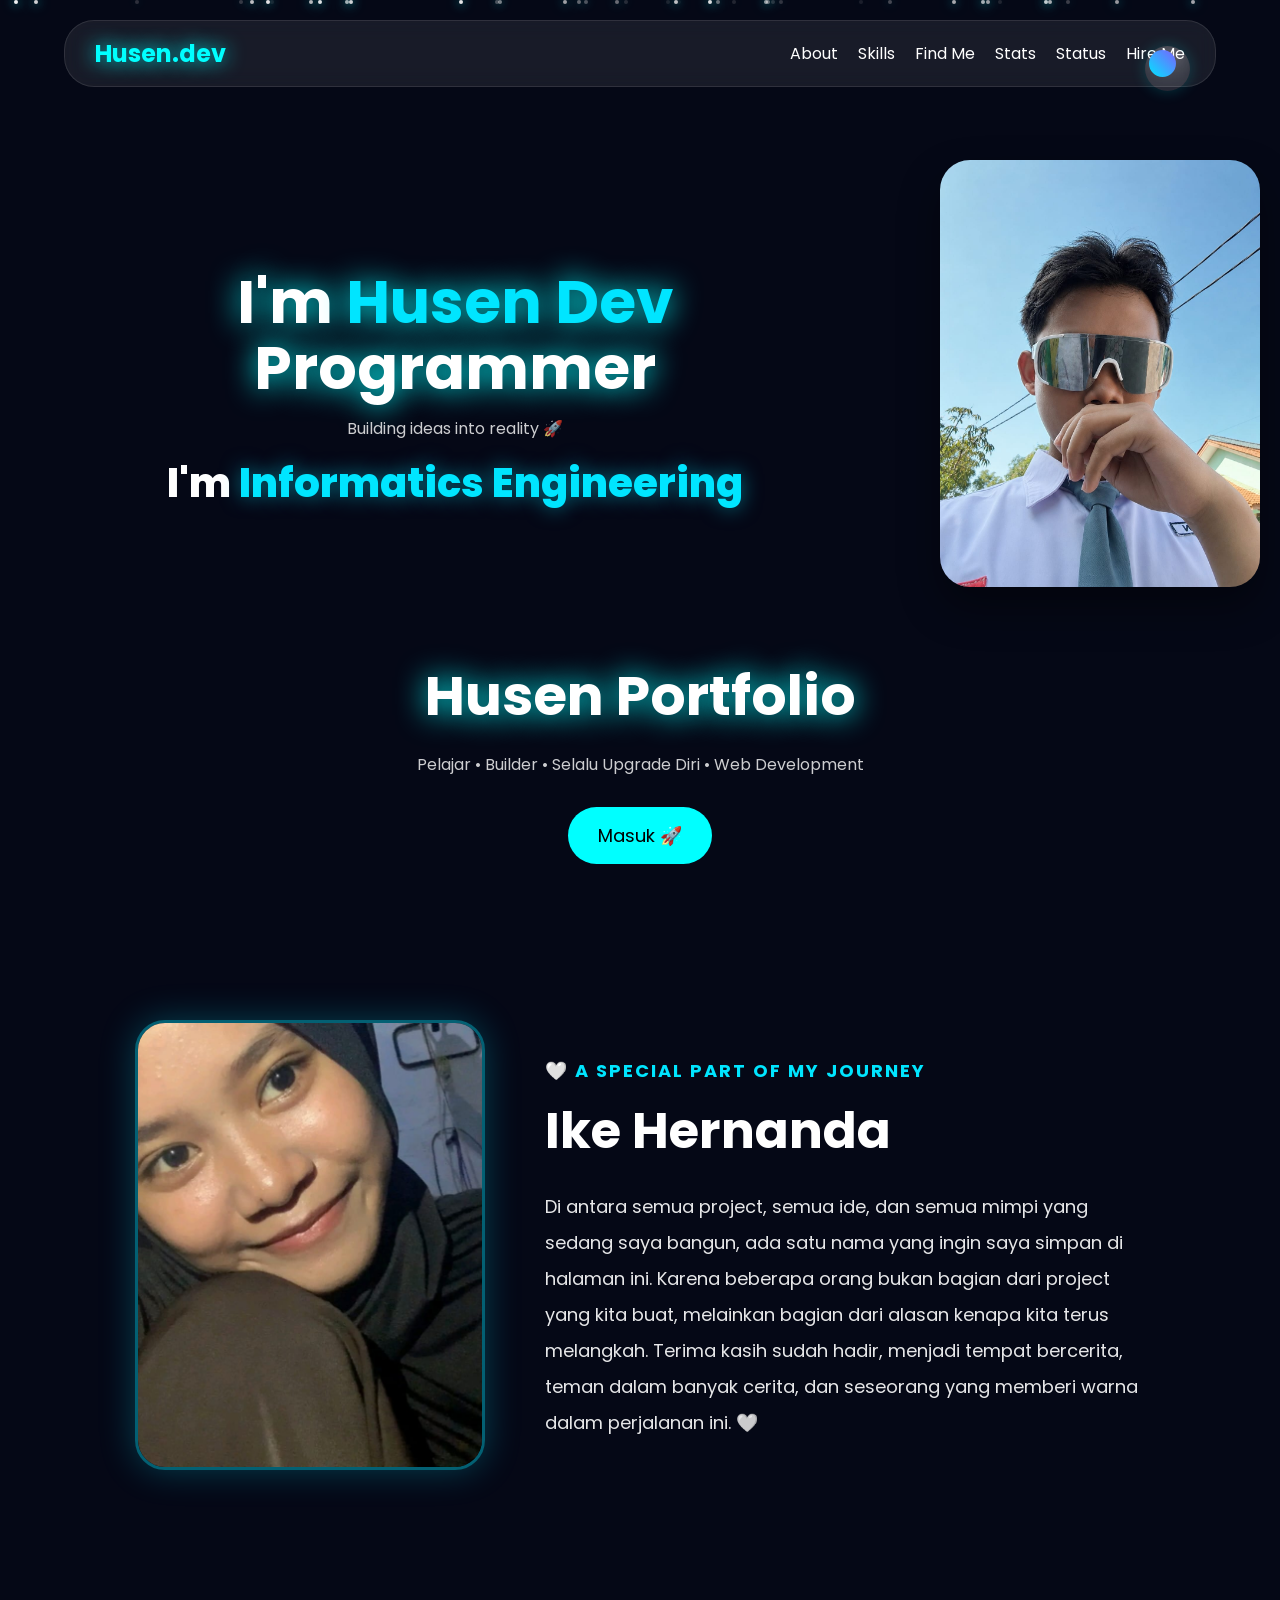
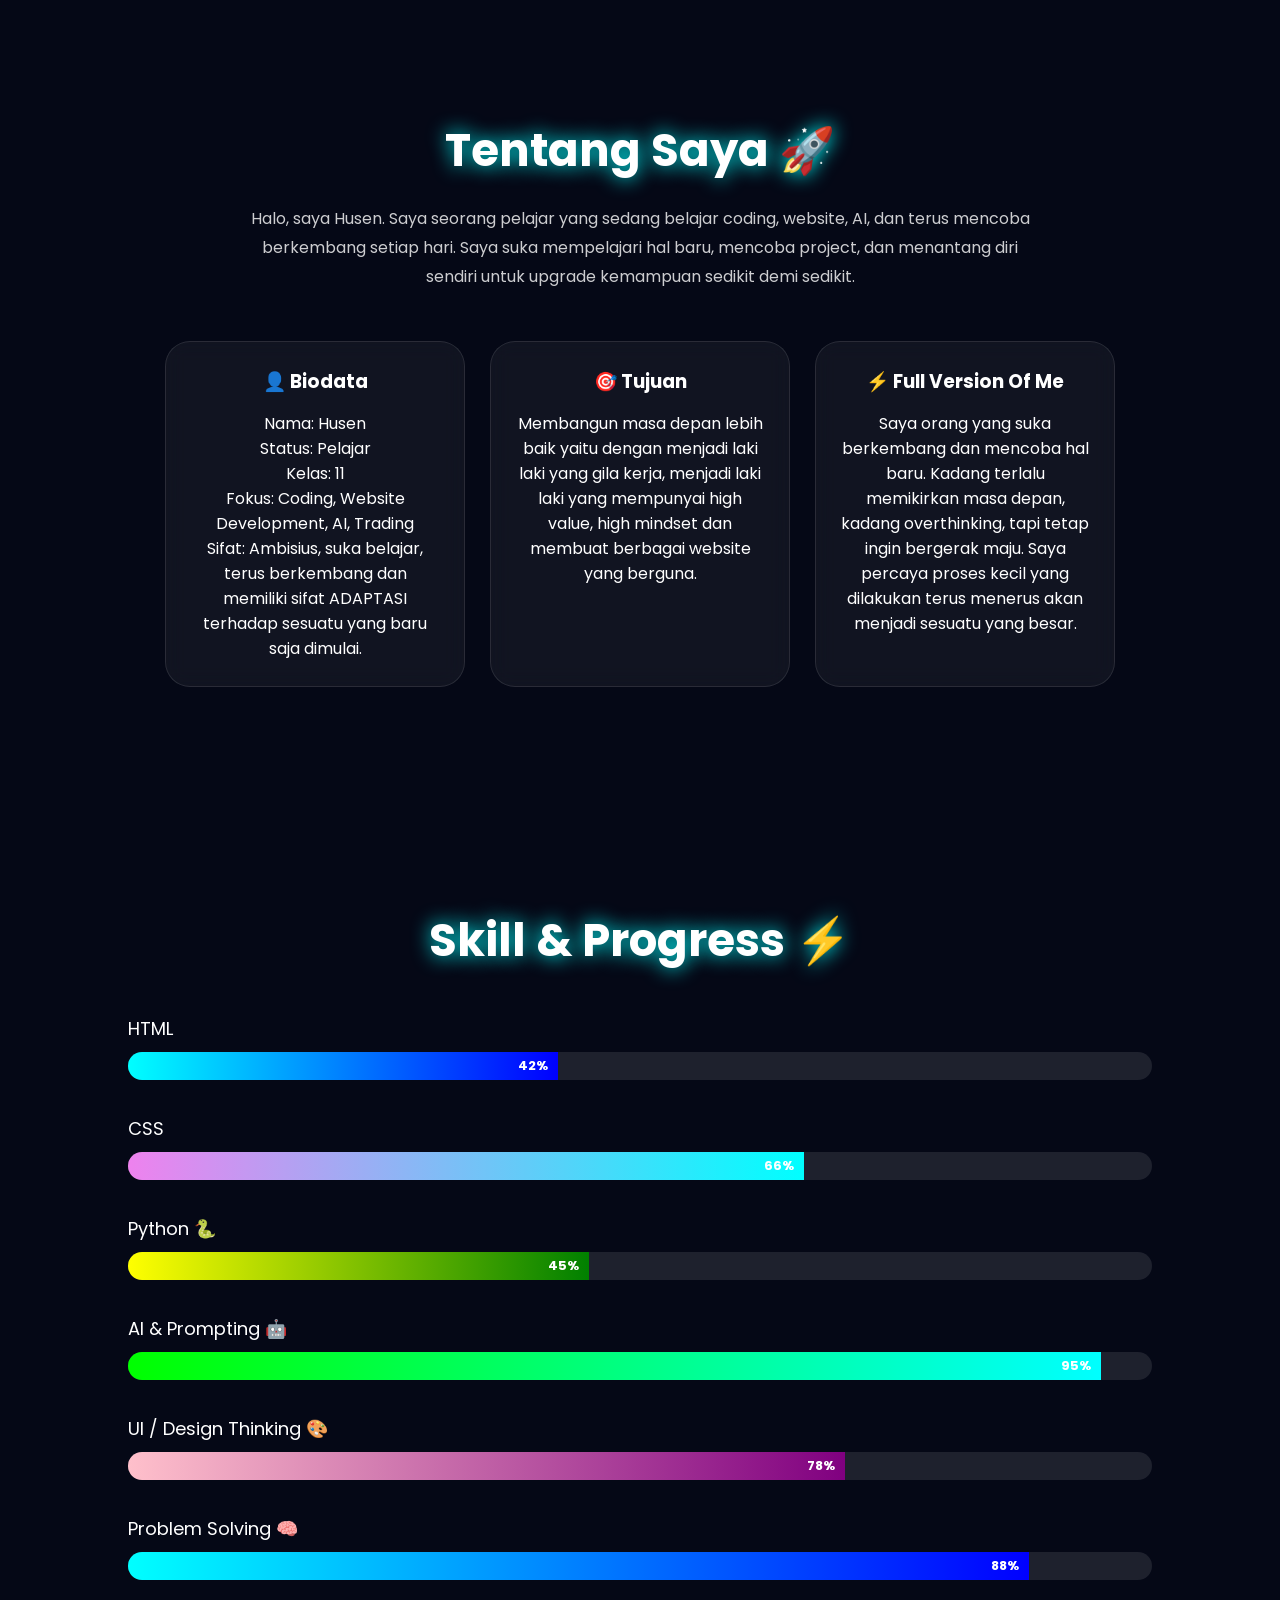
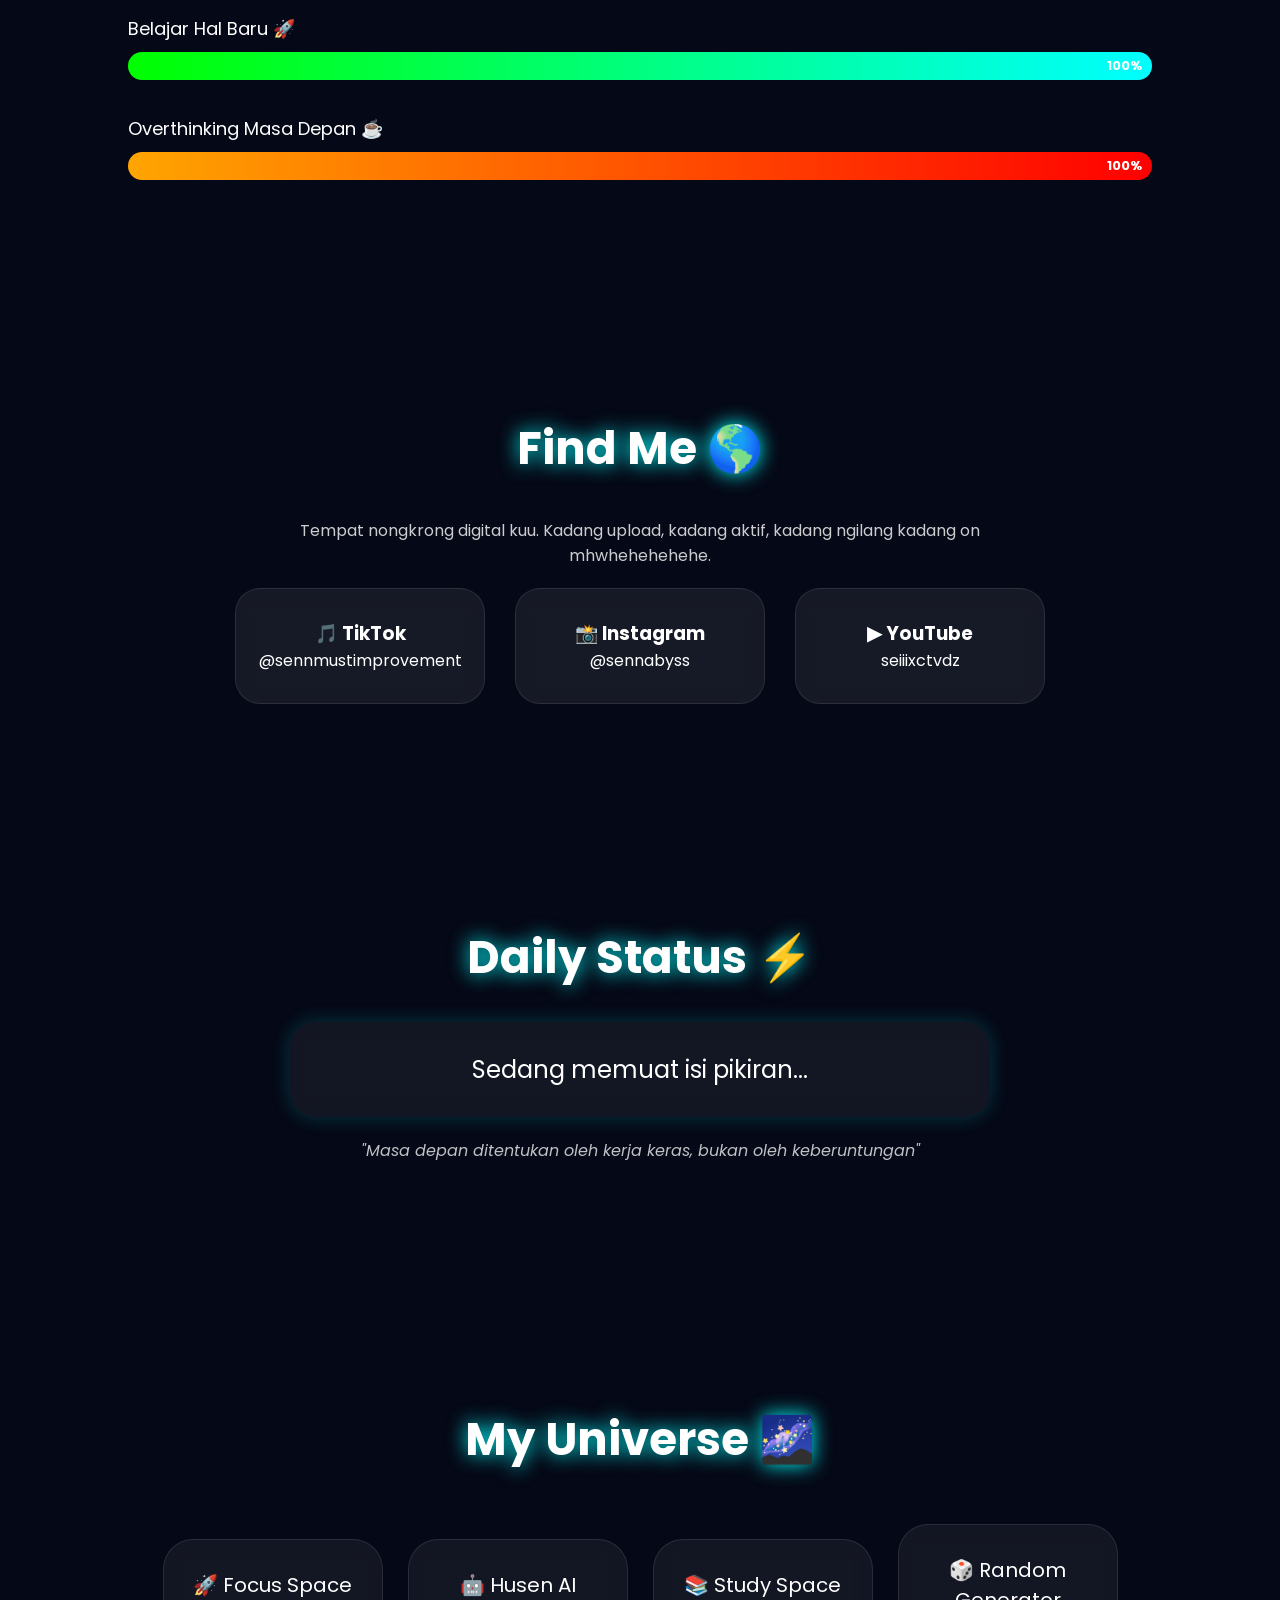
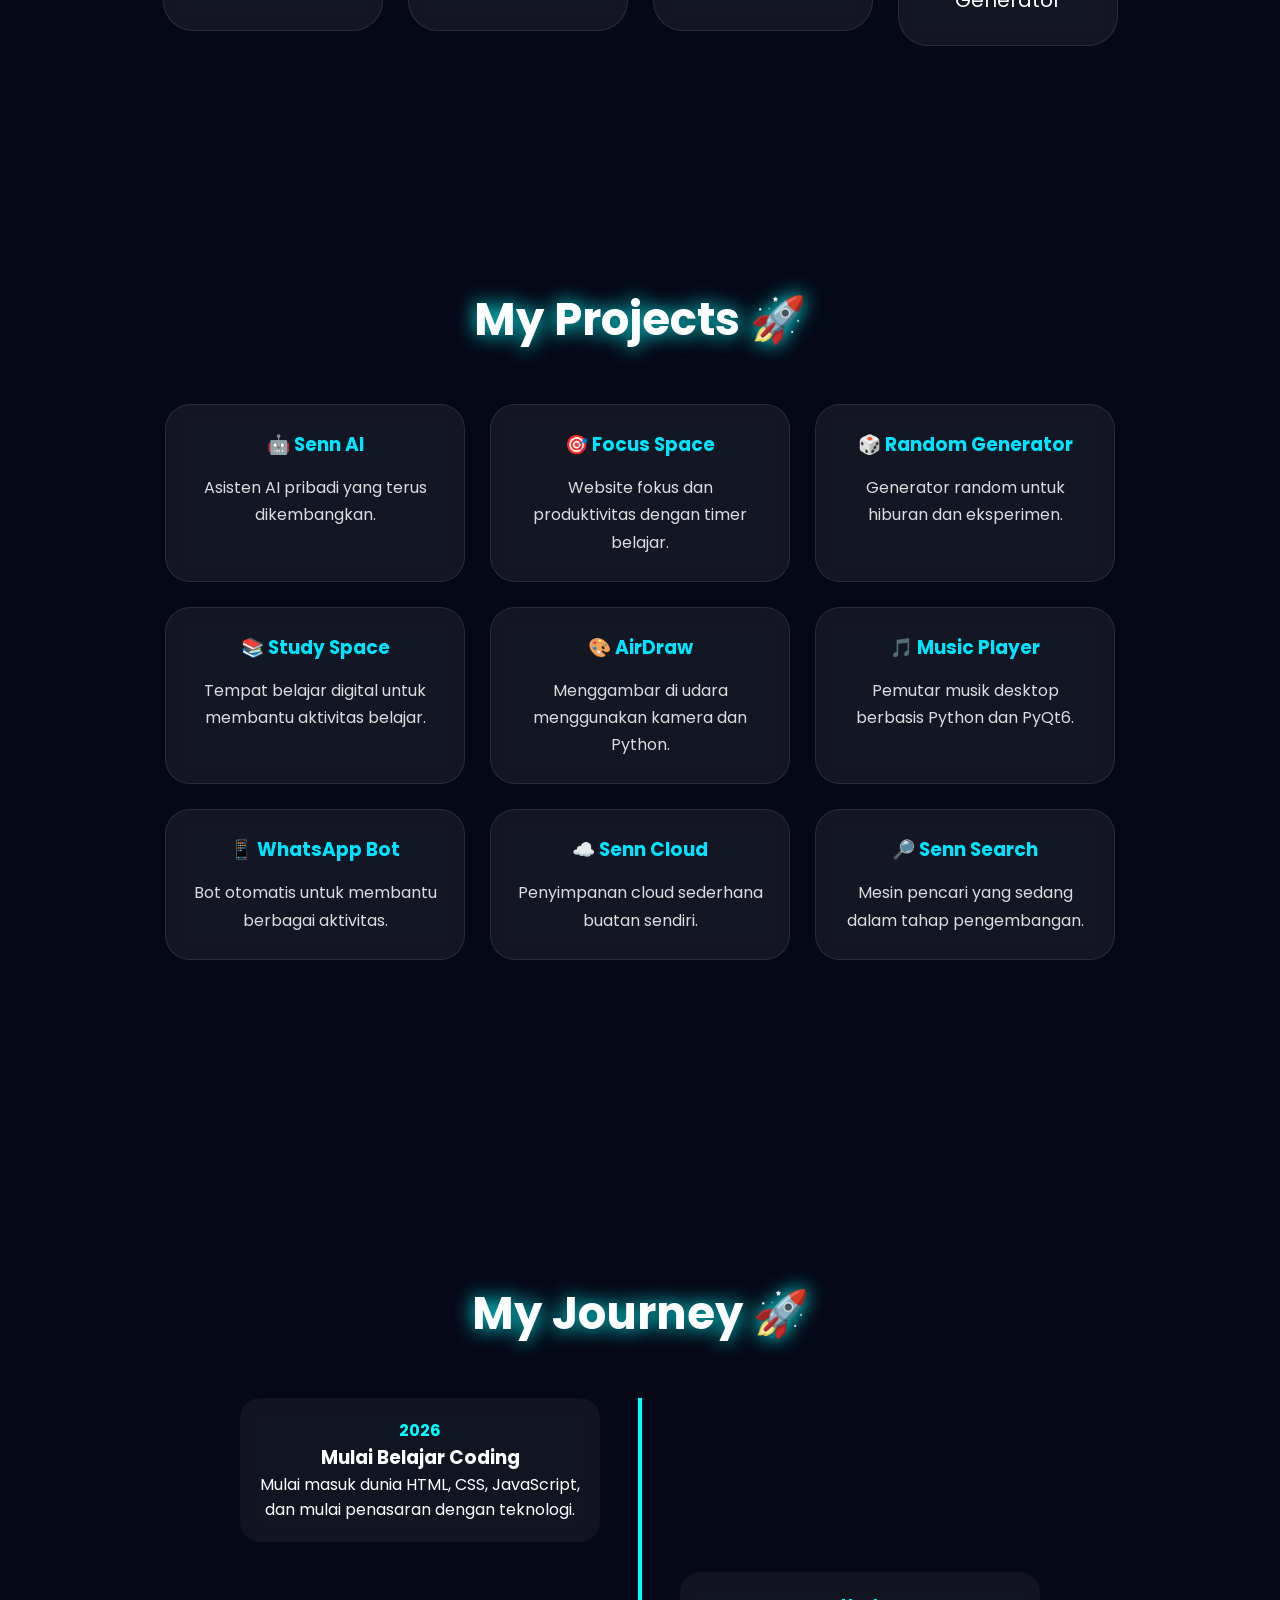
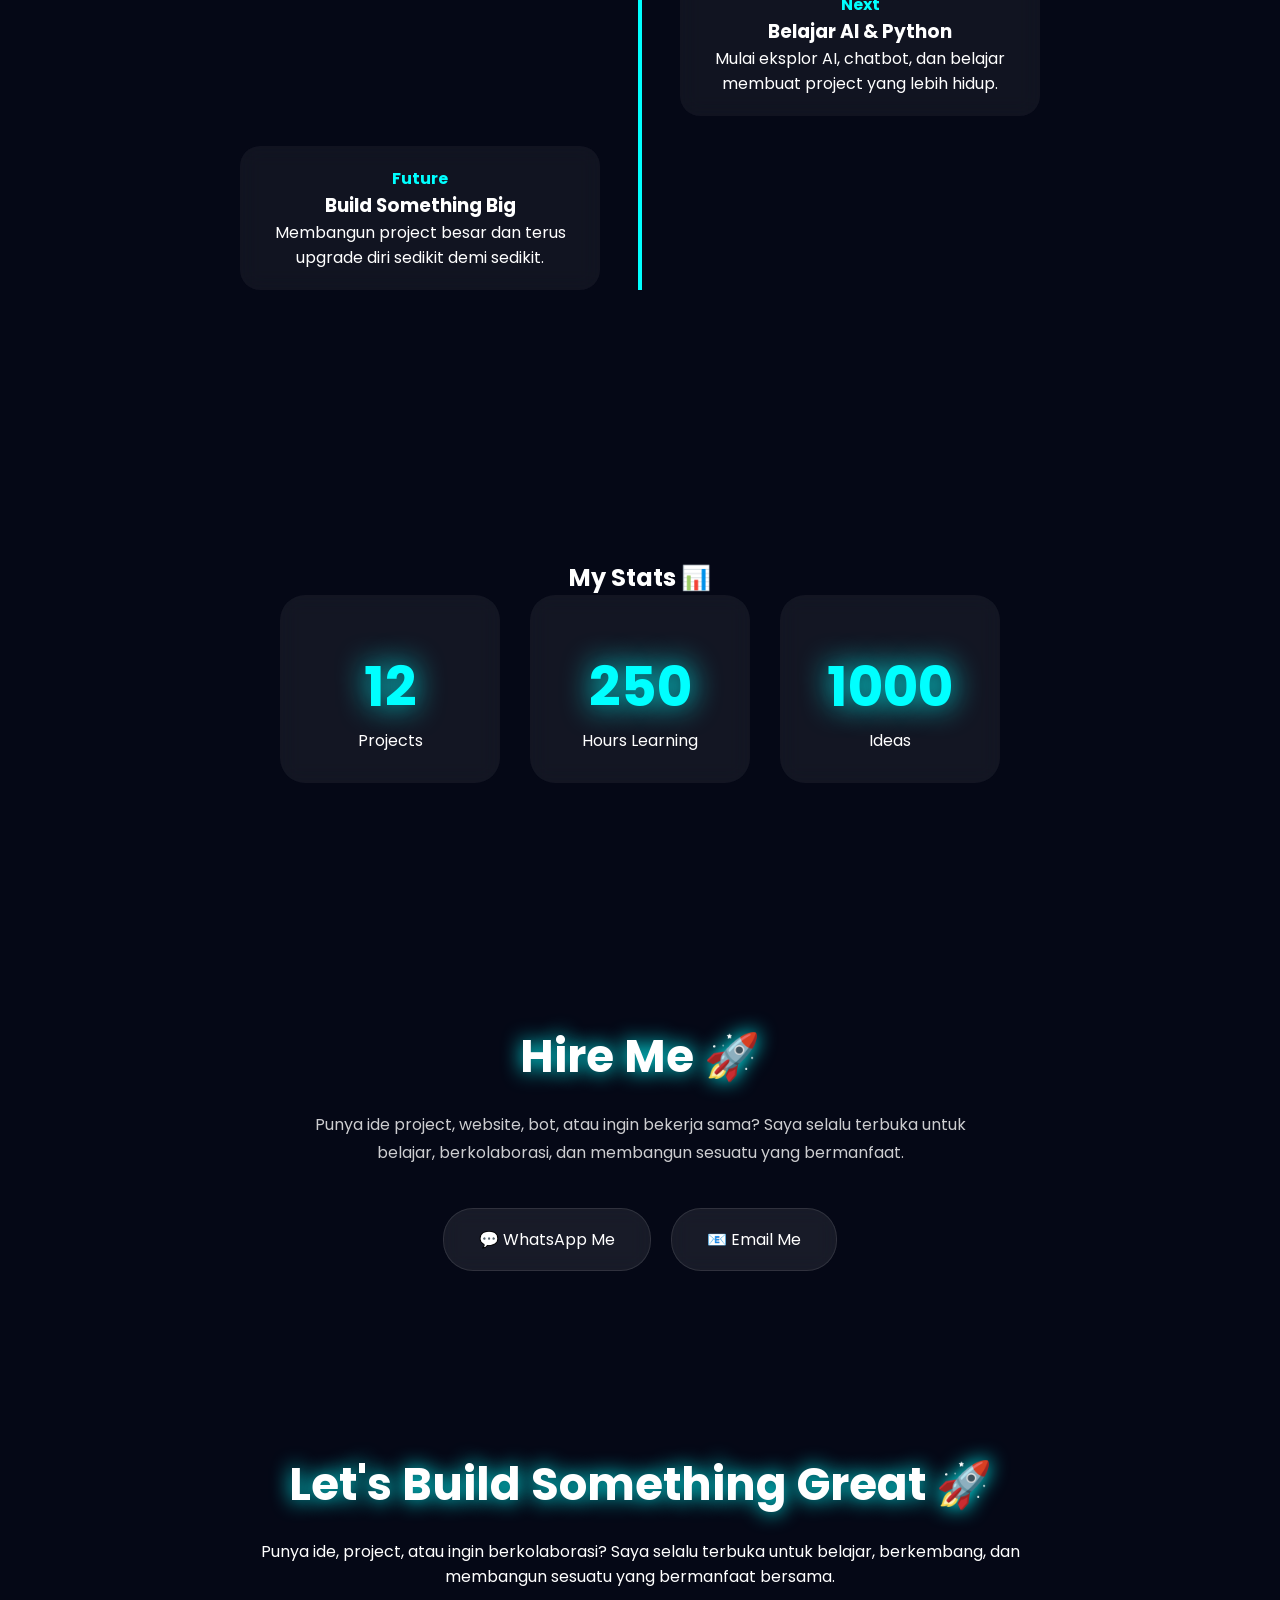
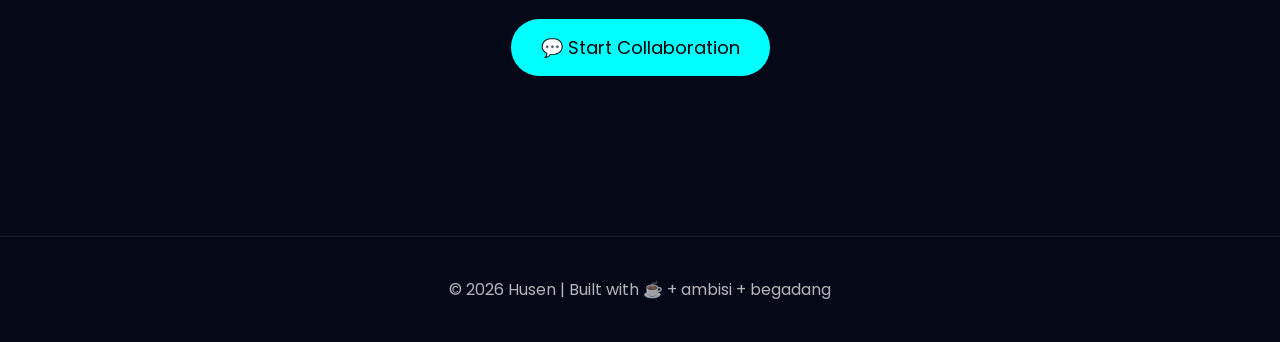
==== index.html @ 767b72f4 "Update index.html v2" ====
<!DOCTYPE html>
<html lang="id">
<head>
<meta charset="UTF-8">
<meta name="viewport" content="width=device-width,initial-scale=1.0">

<title>Husen Portfolio</title>

<meta name="description" content="Portfolio resmi Husen. Pelajar Informatika yang fokus pada Web Development, AI, Python, dan berbagai project digital.">

<meta name="author" content="Husen">

<meta name="theme-color" content="#111827">

<link rel="stylesheet" href="style.css">

<link href="https://fonts.googleapis.com/css2?family=Poppins:wght@300;400;700&display=swap" rel="stylesheet">

</head>
<body>

<div class="particles"></div>

<div id="loader">

<h1>Husen Portfolio ⚡</h1>

<p>Loading greatness...</p>

</div>

<header class="hero">

<div class="hero-container">

<div class="hero-text">

<h1 class="heroTitle">

I'm <span>Husen Dev</span><br>

Programmer

</h1>

<p class="heroSub">

Building ideas into reality 🚀
</p>

<h2 class="heroJob">

I'm <span>Informatics Engineering</span>

</h2>

</div>

<div class="tilt-card">

<img
id="profilePic"
src="husen.jpeg"

draggable="false">

</div>

</div>

<nav class="navbar">

<div class="logo">
Husen.dev
</div>

<ul>

<li><a href="#about">About</a></li>

<li><a href="#skills">Skills</a></li>

<li><a href="#social">Find Me</a></li>

<li><a href="#stats">Stats</a></li>

<li><a href="#quote">Status</a></li>
  
<li><a href="#hire">Hire Me</a></li>

</ul>

<div class="theme-switch" id="themeBtn">

<div class="switch-circle"></div>

</div>

</nav>

<h1 id="typing"></h1>

<p class="sub">
Pelajar • Builder • Selalu Upgrade Diri • Web Development
</p>

<a href="#about">
<button>Masuk 🚀</button>
</a>

</header>

<section id="ikeHero" class="hidden">

<div class="ikeContainer">

<div class="ikeImage">
<img src="ike.jpeg" alt="Ike Hernanda">
</div>

<div class="ikeText">

<h3>🤍 A Special Part Of My Journey</h3>

<h2>Ike Hernanda</h2>

<p>

Di antara semua project,
semua ide,
dan semua mimpi yang sedang saya bangun,

ada satu nama yang ingin saya simpan di halaman ini.

Karena beberapa orang bukan bagian dari project yang kita buat,
melainkan bagian dari alasan kenapa kita terus melangkah.

Terima kasih sudah hadir,
menjadi tempat bercerita,
teman dalam banyak cerita,
dan seseorang yang memberi warna dalam perjalanan ini.

🤍

</p>

</div>

</div>

</section>

<section id="about" class="hidden">

<h2>Tentang Saya 🚀</h2>

<p class="about-text">
Halo, saya Husen. Saya seorang pelajar yang sedang belajar coding, website, AI, dan terus mencoba berkembang setiap hari.
Saya suka mempelajari hal baru, mencoba project, dan menantang diri sendiri untuk upgrade kemampuan sedikit demi sedikit.
</p>

</>

<div class="card-container">

<div class="card">

<h3>👤 Biodata</h3>

<p>
Nama: Husen <br>
Status: Pelajar <br>
Kelas: 11 <br>
Fokus: Coding, Website Development, AI, Trading <br>
Sifat: Ambisius, suka belajar, terus berkembang dan memiliki sifat ADAPTASI terhadap sesuatu yang baru saja dimulai.
</p>

</div>


<div class="card">

<h3>🎯 Tujuan</h3>

<p>
Membangun masa depan lebih baik yaitu dengan menjadi laki laki yang gila kerja, menjadi laki laki yang mempunyai high value, high mindset dan membuat berbagai website yang berguna.
</p>

</div>


<div class="card">

<h3>⚡ Full Version Of Me</h3>

<p>
Saya orang yang suka berkembang dan mencoba hal baru.
Kadang terlalu memikirkan masa depan, kadang overthinking, tapi tetap ingin bergerak maju.
Saya percaya proses kecil yang dilakukan terus menerus akan menjadi sesuatu yang besar.
</p>

</div>

</div>

</section>

<section id="skills" class="hidden">

<h2>Skill & Progress ⚡</h2>

<div class="skill">
<p>HTML</p>

<div class="bar">
<div class="fill html">42%</div>
</div>

</div>


<div class="skill">
<p>CSS</p>

<div class="bar">
<div class="fill css">66%</div>
</div>

</div>

<div class="skill">

<p>Python 🐍</p>

<div class="bar">
<div class="fill python">45%</div>
</div>

</div>


<div class="skill">

<p>AI & Prompting 🤖</p>

<div class="bar">
<div class="fill ai">95%</div>
</div>

</div>


<div class="skill">

<p>UI / Design Thinking 🎨</p>

<div class="bar">
<div class="fill ui">78%</div>
</div>

</div>


<div class="skill">

<p>Problem Solving 🧠</p>

<div class="bar">
<div class="fill problem">88%</div>
</div>

</div>


<div class="skill">

<p>Belajar Hal Baru 🚀</p>

<div class="bar">
<div class="fill belajar">100%</div>
</div>

</div>


<div class="skill">

<p>Overthinking Masa Depan ☕</p>

<div class="bar">
<div class="fill over">100%</div>
</div>

</div>

</section>


<section id="social" class="hidden">

<h2>Find Me 🌎</h2>

<p class="social-text">
Tempat nongkrong digital kuu. Kadang upload, kadang aktif, kadang ngilang kadang on mhwhehehehehe.
</p>

<div class="social-box">

<a href="https://www.tiktok.com/@sennmustimprovement" target="_blank">
<h3>🎵 TikTok</h3>
<p>@sennmustimprovement</p>
</a>

<a href="https://instagram.com/sennabyss" target="_blank">
<h3>📸 Instagram</h3>
<p>@sennabyss</p>
</a>

<a href="https://youtube.com/@seiiixctvdz" target="_blank">
<h3>▶ YouTube</h3>
<p>seiiixctvdz</p>
</a>

</div>

</section>

<section id="quote" class="hidden">

<h2>Daily Status ⚡</h2>

<p id="kata">
Sedang memuat isi pikiran...
</p>
<p class="kata-bawah">
"Masa depan ditentukan oleh kerja keras, bukan oleh keberuntungan"
</p>
</section>

<section id="universe">

<h2>My Universe 🌌</h2>

<div class="universe-box">

<a href="focus.html">🚀 Focus Space</a>

<a href="ai.html">🤖 Husen AI</a>

<a href="study.html">📚 Study Space</a>

<a href="random.html">🎲 Random Generator</a>

</div>

</section>

<section id="projects" class="hidden">

<h2>My Projects 🚀</h2>

<div class="project-grid">

<div class="project-card">
<h3>🤖 Senn AI</h3>
<p>Asisten AI pribadi yang terus dikembangkan.</p>
</div>

<div class="project-card">
<h3>🎯 Focus Space</h3>
<p>Website fokus dan produktivitas dengan timer belajar.</p>
</div>

<div class="project-card">
<h3>🎲 Random Generator</h3>
<p>Generator random untuk hiburan dan eksperimen.</p>
</div>

<div class="project-card">
<h3>📚 Study Space</h3>
<p>Tempat belajar digital untuk membantu aktivitas belajar.</p>
</div>

<div class="project-card">
<h3>🎨 AirDraw</h3>
<p>Menggambar di udara menggunakan kamera dan Python.</p>
</div>

<div class="project-card">
<h3>🎵 Music Player</h3>
<p>Pemutar musik desktop berbasis Python dan PyQt6.</p>
</div>

<div class="project-card">
<h3>📱 WhatsApp Bot</h3>
<p>Bot otomatis untuk membantu berbagai aktivitas.</p>
</div>

<div class="project-card">
<h3>☁️ Senn Cloud</h3>
<p>Penyimpanan cloud sederhana buatan sendiri.</p>
</div>

<div class="project-card">
<h3>🔎 Senn Search</h3>
<p>Mesin pencari yang sedang dalam tahap pengembangan.</p>
</div>

</div>

</section>

<button id="topBtn">

↑

</button>

<script src="script.js"></script>

<section id="journey" class="hidden">

<h2>My Journey 🚀</h2>

<div class="timeline">

<div class="step">
<span>2026</span>
<h3>Mulai Belajar Coding</h3>
<p>
Mulai masuk dunia HTML, CSS, JavaScript, dan mulai penasaran dengan teknologi.
</p>
</div>

<div class="step">
<span>Next</span>
<h3>Belajar AI & Python</h3>
<p>
Mulai eksplor AI, chatbot, dan belajar membuat project yang lebih hidup.
</p>
</div>

<div class="step">
<span>Future</span>
<h3>Build Something Big</h3>
<p>
Membangun project besar dan terus upgrade diri sedikit demi sedikit.
</p>
</div>

</div>

</section>

<section id="stats" class="hidden">

<h2>My Stats 📊</h2>

<div class="stats-box">

<div class="stat-card">
<h1 id="projectCount">0</h1>
<p>Projects</p>
</div>

<div class="stat-card">
<h1 id="learnCount">0</h1>
<p>Hours Learning</p>
</div>

<div class="stat-card">
<h1 id="coffeeCount">0</h1>
<p>Ideas</p>
</div>

</div>

</section>
<section id="hire" class="hidden">

<h2>Hire Me 🚀</h2>

<p class="hire-text">
Punya ide project, website, bot, atau ingin bekerja sama?
Saya selalu terbuka untuk belajar, berkolaborasi, dan membangun sesuatu yang bermanfaat.
</p>

<div class="hire-buttons">

<a href="https://wa.me/6287753361270" target="_blank">
💬 WhatsApp Me
</a>

<a href="mailto:hussein.ulumudin01@gmail.com">
📧 Email Me
</a>

</div>
<section id="cta" class="hidden">

    <h2>Let's Build Something Great 🚀</h2>

    <p>
        Punya ide, project, atau ingin berkolaborasi?
        Saya selalu terbuka untuk belajar, berkembang, dan membangun sesuatu yang bermanfaat bersama.
    </p>

    <div class="cta-buttons">
        <a href="https://wa.me/6287753361270" target="_blank">
            <button>💬 Start Collaboration</button>
        </a>
    </div>

</section>
  
</section>
  
<footer>

<p>
© 2026 Husen | Built with ☕ + ambisi + begadang
</p>

</footer>
---- style.css ----
*{
margin:0;
padding:0;
box-sizing:border-box;
font-family:Poppins,sans-serif;
scroll-behavior:smooth;
}

body{

background:#050816;
color:white;
overflow-x:hidden;

}

.hero{

min-height:100vh;

position:relative;

padding-top:120px;

text-align:center;

}

.banner{

width:85%;

max-width:1000px;

height:300px;

object-fit:cover;

margin-top:50px;

border-radius:30px;

border:3px solid cyan;

box-shadow:
0 0 40px cyan;

animation:
float 3s infinite ease-in-out;

}

h1{

font-size:55px;

margin-top:20px;

text-shadow:
0 0 30px cyan;

}

.sub{

opacity:.8;
margin-top:15px;

}

button{

margin-top:30px;

padding:15px 30px;

border:none;

border-radius:30px;

background:cyan;

font-size:18px;

cursor:pointer;

transition:.4s;

}

button:hover{

transform:scale(1.1);

}

.glow{

position:absolute;

width:500px;
height:500px;

background:cyan;

filter:blur(180px);

opacity:.2;

}

@keyframes float{

50%{

transform:
translateY(-15px);

}

}

section{

padding:100px 10%;

}

#about{

padding:120px 10%;

text-align:center;

}

#about h2{

font-size:45px;

margin-bottom:20px;

text-shadow:
0 0 20px cyan;

}

.about-text{

max-width:800px;

margin:auto;

opacity:.8;

line-height:1.8;

margin-bottom:50px;

}

.card-container{

display:flex;

justify-content:center;

gap:25px;

flex-wrap:wrap;

}

.card{

width:300px;

padding:25px;

border-radius:25px;

background:
rgba(
255,
255,
255,
0.05
);

backdrop-filter:
blur(10px);

border:
1px solid rgba(
255,
255,
255,
0.1
);

transition:.5s;

}

.card:hover{

transform:
translateY(-10px);

box-shadow:
0 0 30px cyan;

}

.card h3{

margin-bottom:15px;

}

#skills{

padding:100px 10%;

}

#skills h2{

font-size:45px;

margin-bottom:40px;

text-align:center;

text-shadow:
0 0 20px cyan;

}


.skill{

margin:35px 0;

}

.skill p{

margin-bottom:10px;

font-size:18px;

}


.bar{

width:100%;

height:28px;

background:
rgba(255,255,255,.1);

border-radius:30px;

overflow:hidden;

}


.fill{

height:100%;

display:flex;

justify-content:flex-end;

align-items:center;

padding-right:10px;

font-size:13px;

font-weight:bold;

animation:
load 2s;

}


.html{

width:42%;

background:
linear-gradient(
90deg,
cyan,
blue
);

}

.css{

width:66%;

background:
linear-gradient(
90deg,
violet,
cyan
);

}

.js{

width:65%;

background:
linear-gradient(
90deg,
orange,
red
);

}

.ai{

width:95%;

background:
linear-gradient(
90deg,
lime,
cyan
);

}



@keyframes load{

from{

width:0;

}

}



#social{

padding:120px 10%;

text-align:center;

}


#social h2{

font-size:45px;

margin-bottom:35px;

text-shadow:
0 0 20px cyan;

}


.social-box{

display:flex;

justify-content:center;

gap:20px;

flex-wrap:wrap;

}


.social-box a{

padding:15px 25px;

border-radius:40px;

text-decoration:none;

color:white;

background:
rgba(
255,
255,
255,
0.08
);

border:
1px solid rgba(
255,
255,
255,
0.1
);

transition:.4s;

}


.social-box a:hover{

transform:
translateY(-10px);

box-shadow:
0 0 25px cyan;

}

#journey{

padding:120px 10%;

text-align:center;

}

#journey h2{

font-size:45px;

margin-bottom:50px;

text-shadow:0 0 20px cyan;

}

.timeline{

max-width:800px;

margin:auto;

position:relative;

}

.timeline::before{

content:"";

position:absolute;

left:50%;

width:4px;

height:100%;

background:cyan;

transform:translateX(-50%);

}

.step{

width:45%;

padding:20px;

margin:30px 0;

background:
rgba(255,255,255,.05);

border-radius:20px;

backdrop-filter:
blur(10px);

position:relative;

}

.step:nth-child(odd){

margin-right:auto;

}

.step:nth-child(even){

margin-left:auto;

}

.step:hover{

transform:scale(1.05);

box-shadow:0 0 30px cyan;

transition:.4s;

}

.step span{

color:cyan;

font-weight:bold;

}

#social{

padding:100px 10%;
text-align:center;

}

.social-text{

margin:20px auto;
max-width:700px;
opacity:.8;

}

.social-box{

display:flex;
justify-content:center;
align-items:center;

gap:30px;

flex-wrap:wrap;

}

.social-box a{

width:250px;

padding:30px 20px;

text-decoration:none;

color:white;

border-radius:25px;

background:rgba(255,255,255,.07);

backdrop-filter:blur(10px);

border:1px solid rgba(255,255,255,.1);

transition:.5s;

}

.social-box a:hover{

transform:translateY(-10px);

box-shadow:0 0 25px cyan;

}

#stats{

padding:120px 10%;
text-align:center;

}

.stats-box{

display:flex;

justify-content:center;

gap:30px;

flex-wrap:wrap;

}

.stat-card{

width:220px;

padding:30px;

border-radius:25px;

background:
rgba(255,255,255,.06);

backdrop-filter:blur(10px);

transition:.5s;

}

.stat-card:hover{

transform:translateY(-10px);

box-shadow:0 0 30px cyan;

}

.stat-card h1{

font-size:55px;

color:cyan;

}

#quote{

padding:120px 10%;

text-align:center;

}

#quote h2{

font-size:45px;

margin-bottom:30px;

text-shadow:
0 0 20px cyan;

}

#kata{

font-size:24px;

max-width:700px;

margin:auto;

padding:30px;

border-radius:25px;

background:
rgba(255,255,255,.06);

backdrop-filter:
blur(10px);

box-shadow:
0 0 20px rgba(0,255,255,.2);

}

.navbar{

position:fixed;

top:20px;

left:50%;

transform:translateX(-50%);

width:90%;

padding:15px 30px;

display:flex;

justify-content:space-between;

align-items:center;

border-radius:30px;

background:
rgba(255,255,255,.08);

backdrop-filter:
blur(10px);

z-index:9999;

border:
1px solid rgba(255,255,255,.1);

}

.logo{

font-size:24px;

font-weight:bold;

color:cyan;

text-shadow:
0 0 20px cyan;

}

.navbar ul{

display:flex;

gap:20px;

list-style:none;

}

.navbar a{

color:white;

text-decoration:none;

transition:.3s;

}

.navbar a:hover{

color:cyan;

text-shadow:
0 0 15px cyan;

}

.python{

width:45%;

background:
linear-gradient(
90deg,
yellow,
green
);

}

.ui{

width:70%;

background:
linear-gradient(
90deg,
pink,
purple
);

}

.problem{

width:88%;

background:
linear-gradient(
90deg,
cyan,
blue
);

}

.belajar{

width:100%;

background:
linear-gradient(
90deg,
lime,
cyan
);

}

.over{

width:100%;

background:
linear-gradient(
90deg,
orange,
red
);

}

footer{

padding:40px;

text-align:center;

opacity:.7;

margin-top:100px;

border-top:
1px solid rgba(255,255,255,.1);

}

#topBtn{

position:fixed;

right:25px;

bottom:25px;

width:55px;

height:55px;

border:none;

border-radius:18px;

background:rgba(255,255,255,.08);

backdrop-filter:blur(10px);

color:white;

font-size:28px;

cursor:pointer;

opacity:0;

pointer-events:none;

transform:translateY(30px);

transition:.4s;

z-index:999;

box-shadow:
0 0 20px rgba(0,255,255,.15);

}

#topBtn.show{

opacity:1;

pointer-events:auto;

transform:translateY(0);

}

#topBtn:hover{

transform:translateY(-6px) scale(1.08);

box-shadow:
0 0 30px rgba(0,255,255,.5);

}

#topBtn:hover{

transform:
scale(1.1);

}

#loader{

position:fixed;

top:0;
left:0;

width:100%;
height:100%;

background:#050816;

display:flex;

justify-content:center;

align-items:center;

flex-direction:column;

z-index:99999;

transition:1s;

}

#loader h1{

font-size:50px;

color:cyan;

text-shadow:
0 0 20px cyan,
0 0 50px cyan;

animation:
nyala 1.5s infinite alternate;

}

#loader p{

margin-top:10px;

opacity:.7;

}

@keyframes nyala{

from{

opacity:.5;

}

to{

opacity:1;

}

}

.particles{

position:fixed;

top:0;
left:0;

width:100%;
height:100%;

pointer-events:none;

z-index:-1;

overflow:hidden;

}

.particles span{

position:absolute;

display:block;

width:4px;

height:4px;

border-radius:50%;

background:white;

box-shadow:
0 0 10px cyan,
0 0 20px cyan;

animation:
gerak 15s linear infinite;

}

@keyframes gerak{

from{

transform:
translateY(100vh);

opacity:0;

}

20%{

opacity:1;

}

to{

transform:
translateY(-100vh);

opacity:0;

}

}

#themeBtn{

width:45px;

height:45px;

border:none;

border-radius:50%;

cursor:pointer;

font-size:20px;

background:
rgba(255,255,255,.1);

color:white;

transition:.4s;

}

#themeBtn:hover{

transform:rotate(25deg);

box-shadow:
0 0 20px cyan;

}



.light-mode{

background:white !important;

color:black !important;

}



.light-mode .navbar{

background:
rgba(0,0,0,.08);

}



.light-mode .card,
.light-mode .stat-card,
.light-mode .social-box a,
.light-mode .skill{

color:black;

}

.hidden{

opacity:1;

transform:
translateY(80px);

transition:
all 1s ease;

}

.show{

opacity:1;

transform:
translateY(0);

}

.kata-bawah{

margin-top:20px;

opacity:.75;

font-size:16px;

max-width:700px;

margin-left:auto;

margin-right:auto;

line-height:1.8;

font-style:italic;

padding:0 20px;

}

#universe{
padding:120px 10%;
text-align:center;
}

#universe h2{
font-size:45px;
margin-bottom:15px;
text-shadow:0 0 20px cyan;
}

.universe-box{
display:flex;
justify-content:center;
align-items:center;
gap:25px;
flex-wrap:wrap;
margin-top:50px;
}

.universe-box a{
width:220px;
padding:30px 20px;
border-radius:30px;
text-decoration:none;
color:white;
background:rgba(255,255,255,.06);
border:1px solid rgba(255,255,255,.1);
backdrop-filter:blur(10px);
transition:.5s;
display:flex;
flex-direction:column;
align-items:center;
font-size:20px;
}

.universe-box a:hover{
transform:translateY(-15px);
box-shadow:0 0 30px cyan;
}

.focus-page{

min-height:100vh;

display:flex;

flex-direction:column;

justify-content:center;

align-items:center;

text-align:center;

padding:50px;

}

.focus-box{

padding:40px;

border-radius:30px;

background:rgba(255,255,255,.06);

backdrop-filter:blur(10px);

margin:30px;

}

#timer{

font-size:60px;

margin-bottom:20px;

}

.focus-box button{

padding:15px 30px;

margin:10px;

border:none;

border-radius:20px;

cursor:pointer;

}

.focus-page{

min-height:100vh;

display:flex;

flex-direction:column;

justify-content:center;

align-items:center;

text-align:center;

padding:30px;

}

.focus-box{

padding:40px;

border-radius:30px;

background:
rgba(255,255,255,.06);

backdrop-filter:
blur(10px);

margin:30px;

}

#timer{

font-size:60px;

margin-bottom:25px;

}

#minutesInput{

padding:15px;

width:180px;

border:none;

border-radius:15px;

text-align:center;

font-size:18px;

margin-bottom:20px;

background:
rgba(255,255,255,.1);

color:white;

}

.focus-box button{

padding:14px 25px;

margin:10px;

border:none;

border-radius:20px;

cursor:pointer;

font-size:16px;

}

.backBtn{

margin-top:30px;

padding:15px 30px;

background:
rgba(255,255,255,.08);

border-radius:20px;

text-decoration:none;

color:white;

transition:.3s;

}

.backBtn:hover{

box-shadow:
0 0 20px cyan;

}

.notes-page{

min-height:100vh;

display:flex;

flex-direction:column;

align-items:center;

justify-content:center;

padding:30px;

text-align:center;

}

.notes-box > button{

padding:12px 20px;

border:none;

border-radius:15px;

cursor:pointer;

}

#noteInput{

padding:15px;

width:220px;

border:none;

border-radius:15px;

margin:10px;

}

.notes-box button{

padding:12px 20px;

border:none;

border-radius:15px;

cursor:pointer;

}

#notesList{

margin-top:20px;

list-style:none;

padding:0;

}

#notesList li{

margin:10px;

padding:15px;

border-radius:15px;

background:
rgba(255,255,255,.08);

}

#notesList li{

display:flex;

justify-content:space-between;

align-items:center;

margin:10px;

padding:15px 20px;

border-radius:20px;

background:
rgba(255,255,255,.08);

}

#notesList li{

display:flex;

justify-content:space-between;

align-items:center;

padding:15px 20px;

border-radius:20px;

background:
rgba(255,255,255,.08);

margin:10px 0;

}

.noteText{

flex:1;

text-align:left;

}

.mood-page{

min-height:100vh;

display:flex;

flex-direction:column;

justify-content:center;

align-items:center;

text-align:center;

padding:30px;

}

.ai-page{

min-height:100vh;

display:flex;

flex-direction:column;

justify-content:center;

align-items:center;

padding:30px;

text-align:center;

.ai-box{

width:95%;

max-width:650px;

padding:35px;

border-radius:30px;

background:rgba(255,255,255,.06);

backdrop-filter:blur(10px);

margin:auto;

}

#chatBox{

height:400px;

overflow-y:auto;

padding:15px;

margin-bottom:20px;

border-radius:20px;

background:rgba(255,255,255,.04);

}

#userInput{

width:100%;

padding:18px;

font-size:16px;

border:none;

border-radius:15px;

margin-top:10px;

box-sizing:border-box;

}

}

/* AI FIX TOTAL */

.ai-page{

min-height:100vh;

display:flex;

flex-direction:column;

justify-content:center;

align-items:center;

padding:30px;

text-align:center;

}

.ai-box{

width:95%;

max-width:650px;

padding:35px;

border-radius:30px;

background:rgba(255,255,255,.06);

backdrop-filter:blur(10px);

margin:auto;

}

#chatBox{

height:400px;

overflow-y:auto;

padding:15px;

margin-bottom:20px;

border-radius:20px;

background:rgba(255,255,255,.04);

}

.ai-message{

padding:12px;

margin:10px;

border-radius:15px;

background:rgba(255,255,255,.08);

text-align:left;

}

.user-message{

padding:12px;

margin:10px;

border-radius:15px;

background:rgba(0,255,255,.15);

text-align:right;

}

#userInput{

width:100%;

padding:18px;

font-size:16px;

border:none;

border-radius:15px;

margin-top:10px;

box-sizing:border-box;

}

/* AI FIX TOTAL */

.ai-page{

min-height:100vh;

display:flex;

flex-direction:column;

justify-content:center;

align-items:center;

padding:30px;

text-align:center;

}

.ai-box{

width:95%;

max-width:650px;

padding:35px;

border-radius:30px;

background:rgba(255,255,255,.06);

backdrop-filter:blur(10px);

margin:auto;

}

#chatBox{

height:400px;

overflow-y:auto;

padding:15px;

margin-bottom:20px;

border-radius:20px;

background:rgba(255,255,255,.04);

}

.ai-message{

padding:12px;

margin:10px;

border-radius:15px;

background:rgba(255,255,255,.08);

text-align:left;

}

.user-message{

padding:12px;

margin:10px;

border-radius:15px;

background:rgba(0,255,255,.15);

text-align:right;

}

#userInput{

width:100%;

padding:18px;

font-size:16px;

border:none;

border-radius:15px;

margin-top:10px;

box-sizing:border-box;

}

.hero-container{

display:flex;

justify-content:space-between;

align-items:center;

padding:40px 90px;

gap:50px;

}

.hero-text{

flex:1;

}

.tilt-card{

width:300px;

flex-shrink:0;

}

#profilePic{

width:100%;

border-radius:30px;

box-shadow:
0 20px 40px rgba(0,0,0,.4);

transition:
transform .15s ease;

transform-style:
preserve-3d;


-webkit-user-drag:none;

user-select:none;
}

.hero-text{

flex:1;

z-index:2;

}

.tilt-card{

width:320px;

flex-shrink:0;

transition:.15s ease;

will-change:transform;

}

.hero-text{

flex:1;

margin-left:-70px;

}

.tilt-card{

width:320px;

margin-right:-70px;

}

.hero-text{

flex:1;

}

.heroTitle{

font-size:60px;

line-height:1.1;

}

.heroTitle span{

color:#00e5ff;

}

.heroSub{

margin-top:15px;

opacity:.8;

}

.tilt-card{

width:320px;

}

#profilePic{

width:100%;

border-radius:30px;

box-shadow:
0 20px 40px rgba(0,0,0,.4);

}

.theme-switch{

width:70px;

height:35px;

background:rgba(255,255,255,.1);

border:1px solid rgba(255,255,255,.2);

border-radius:50px;

position:fixed;

top:25px;

right:25px;

cursor:pointer;

backdrop-filter:blur(10px);

padding:4px;

transition:.4s;

z-index:999;

box-shadow:
0 0 15px rgba(0,255,255,.2);

}

.switch-circle{

width:27px;

height:27px;

border-radius:50%;

background:linear-gradient(
45deg,
#00e5ff,
#7b61ff
);

transition:.4s;

}

body.light .switch-circle{

transform:translateX(35px);

background:linear-gradient(
45deg,
#ffb347,
#ff6b6b
);

}

.theme-switch:hover{

transform:scale(1.05);

}

.heroJob{

font-size:40px;

font-weight:800;

margin-top:20px;

line-height:1.1;

}

.heroJob span{

color:#00e5ff;

text-shadow:
0 0 20px rgba(0,229,255,.5);

}

#ikeHero{

padding:120px 10%;

}

.ikeContainer{

display:flex;

justify-content:center;

align-items:center;

gap:60px;

flex-wrap:wrap;

}

.ikeImage img{

width:350px;

height:450px;

object-fit:cover;

border-radius:30px;

border:3px solid rgba(0,229,255,.4);

box-shadow:
0 0 35px rgba(0,229,255,.25);

transition:.5s;

}

.ikeImage img:hover{

transform:scale(1.03);

box-shadow:
0 0 50px rgba(0,229,255,.5);

}

.ikeText{

max-width:600px;

}

.ikeText h3{

font-size:18px;

color:#00e5ff;

margin-bottom:10px;

letter-spacing:2px;

text-transform:uppercase;

}

.ikeText h2{

font-size:50px;

margin-bottom:20px;

}

.ikeText p{

font-size:18px;

line-height:2;

opacity:.9;

}

#projects{

padding:120px 10%;

text-align:center;

}

#projects h2{

font-size:45px;

margin-bottom:50px;

text-shadow:0 0 20px cyan;

}

.project-grid{

display:flex;

flex-wrap:wrap;

justify-content:center;

gap:25px;

}

.project-card{

width:300px;

padding:25px;

border-radius:25px;

background:rgba(255,255,255,.06);

backdrop-filter:blur(10px);

border:1px solid rgba(255,255,255,.1);

transition:.5s;

}

.project-card:hover{

transform:translateY(-10px);

box-shadow:0 0 30px cyan;

}

.project-card h3{

margin-bottom:15px;

color:#00e5ff;

}

.project-card p{

opacity:.85;

line-height:1.7;

}
#hire{
padding:120px 10%;
text-align:center;
}

#hire h2{
font-size:45px;
margin-bottom:20px;
text-shadow:0 0 20px cyan;
}

.hire-text{
max-width:700px;
margin:auto;
margin-top:20px;
opacity:.8;
line-height:1.8;
}

.hire-buttons{
display:flex;
justify-content:center;
gap:20px;
flex-wrap:wrap;
margin-top:40px;
}

.hire-buttons a{
padding:18px 35px;
border-radius:30px;
text-decoration:none;
color:white;
background:rgba(255,255,255,.08);
border:1px solid rgba(255,255,255,.1);
backdrop-filter:blur(10px);
transition:.4s;
display:inline-block;
}

.hire-buttons a:hover{
transform:translateY(-8px);
box-shadow:0 0 25px cyan;
}
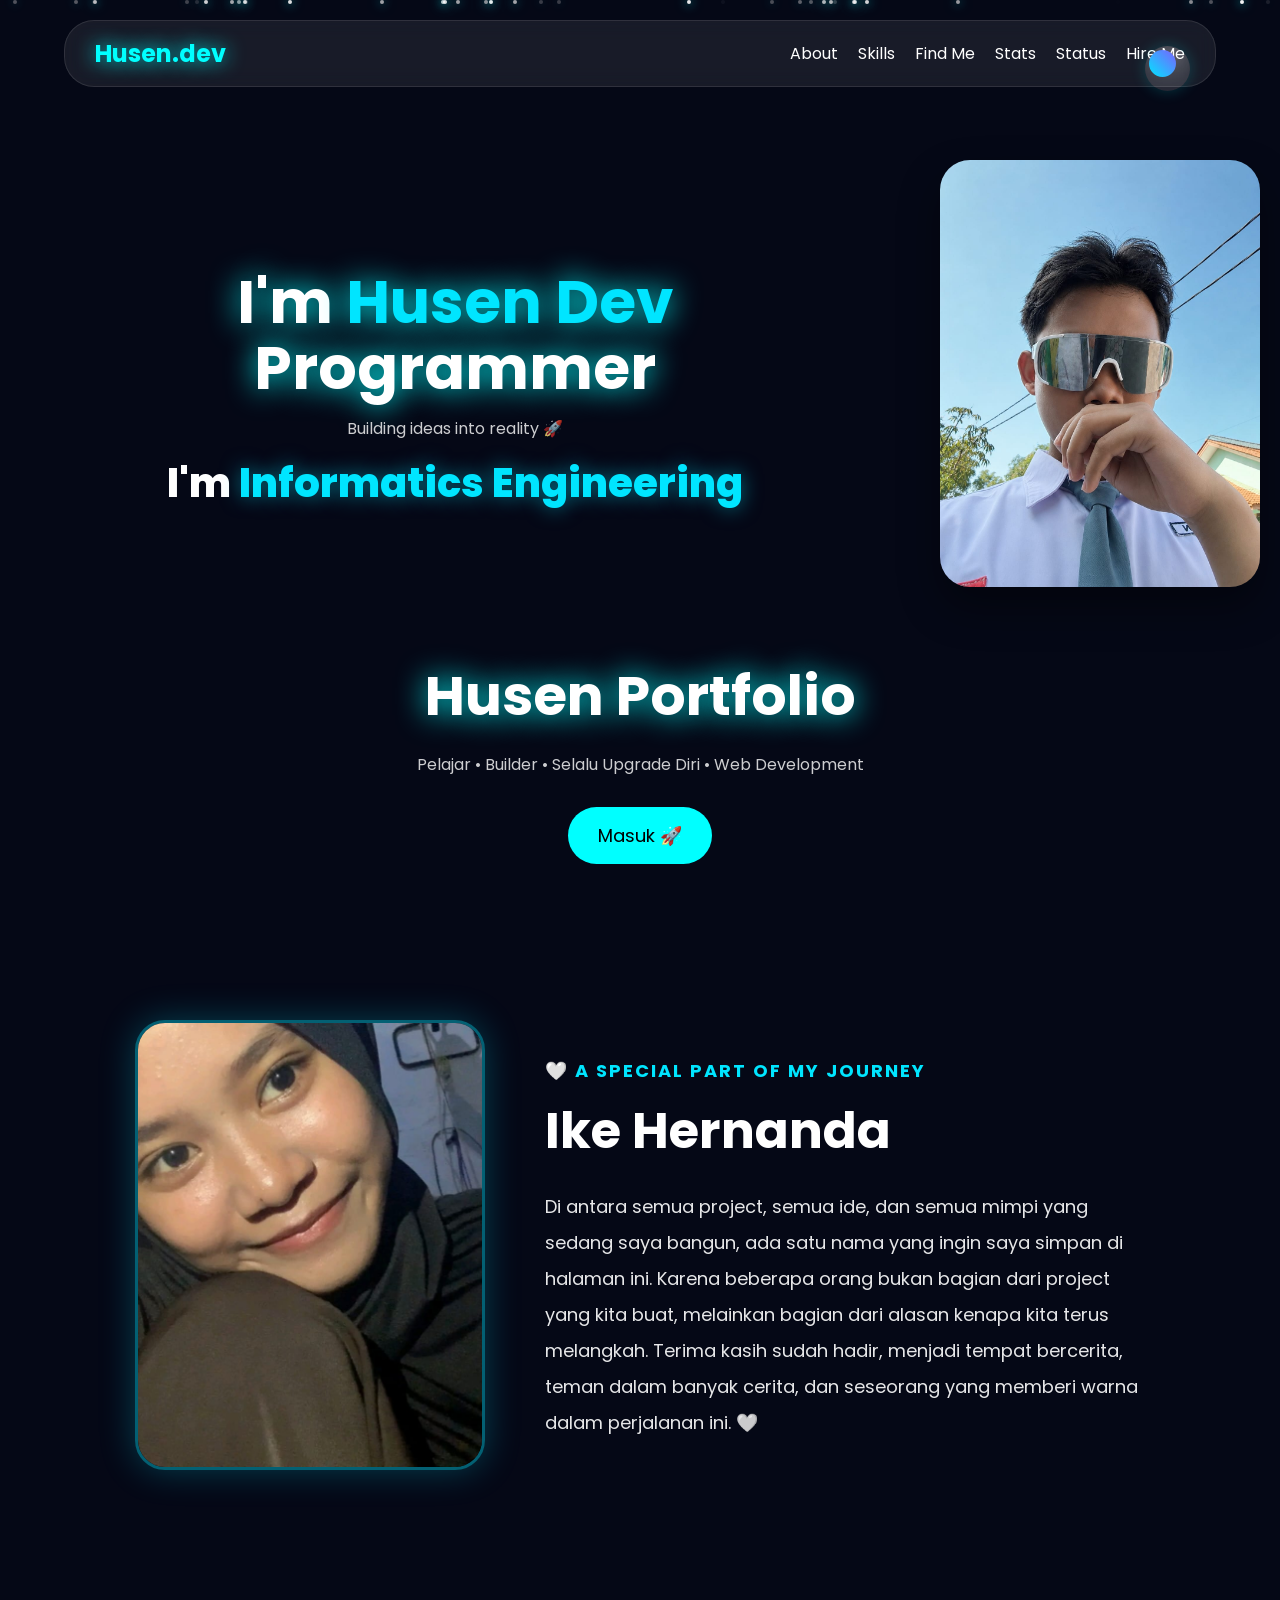
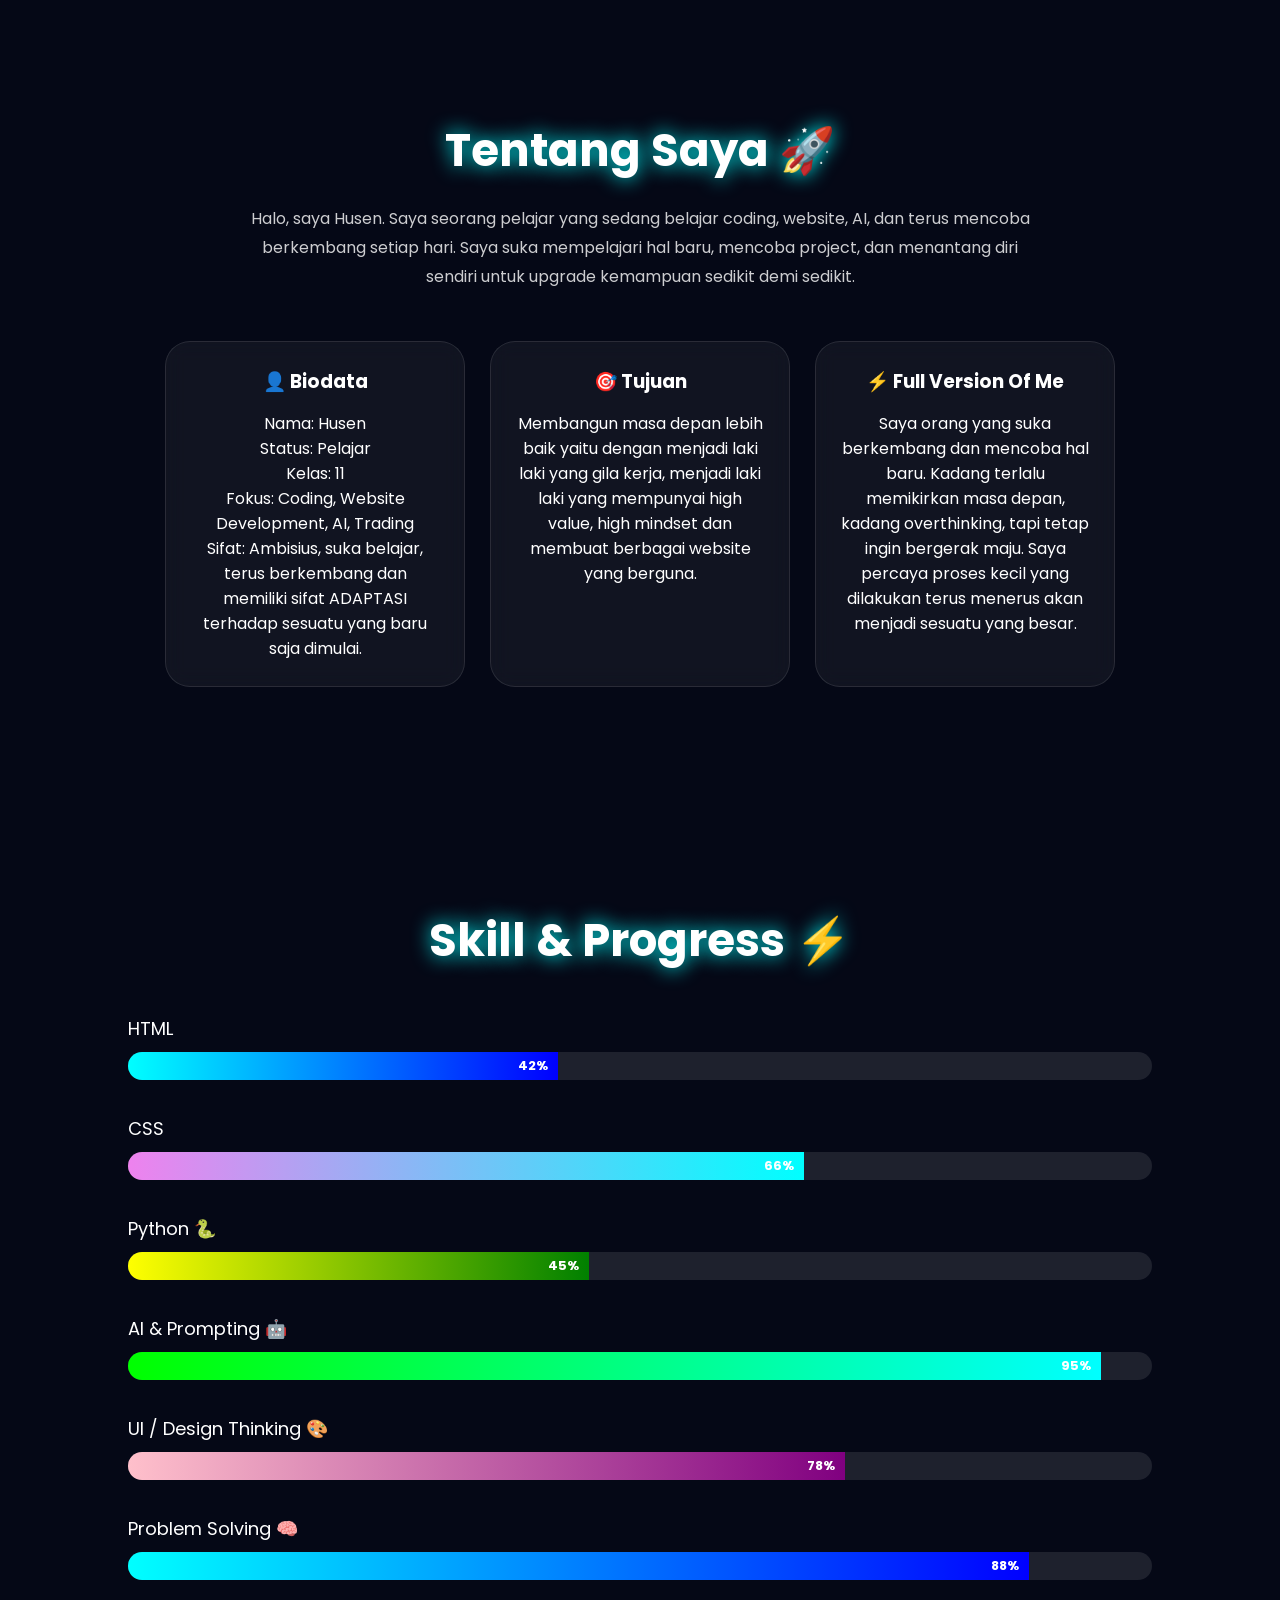
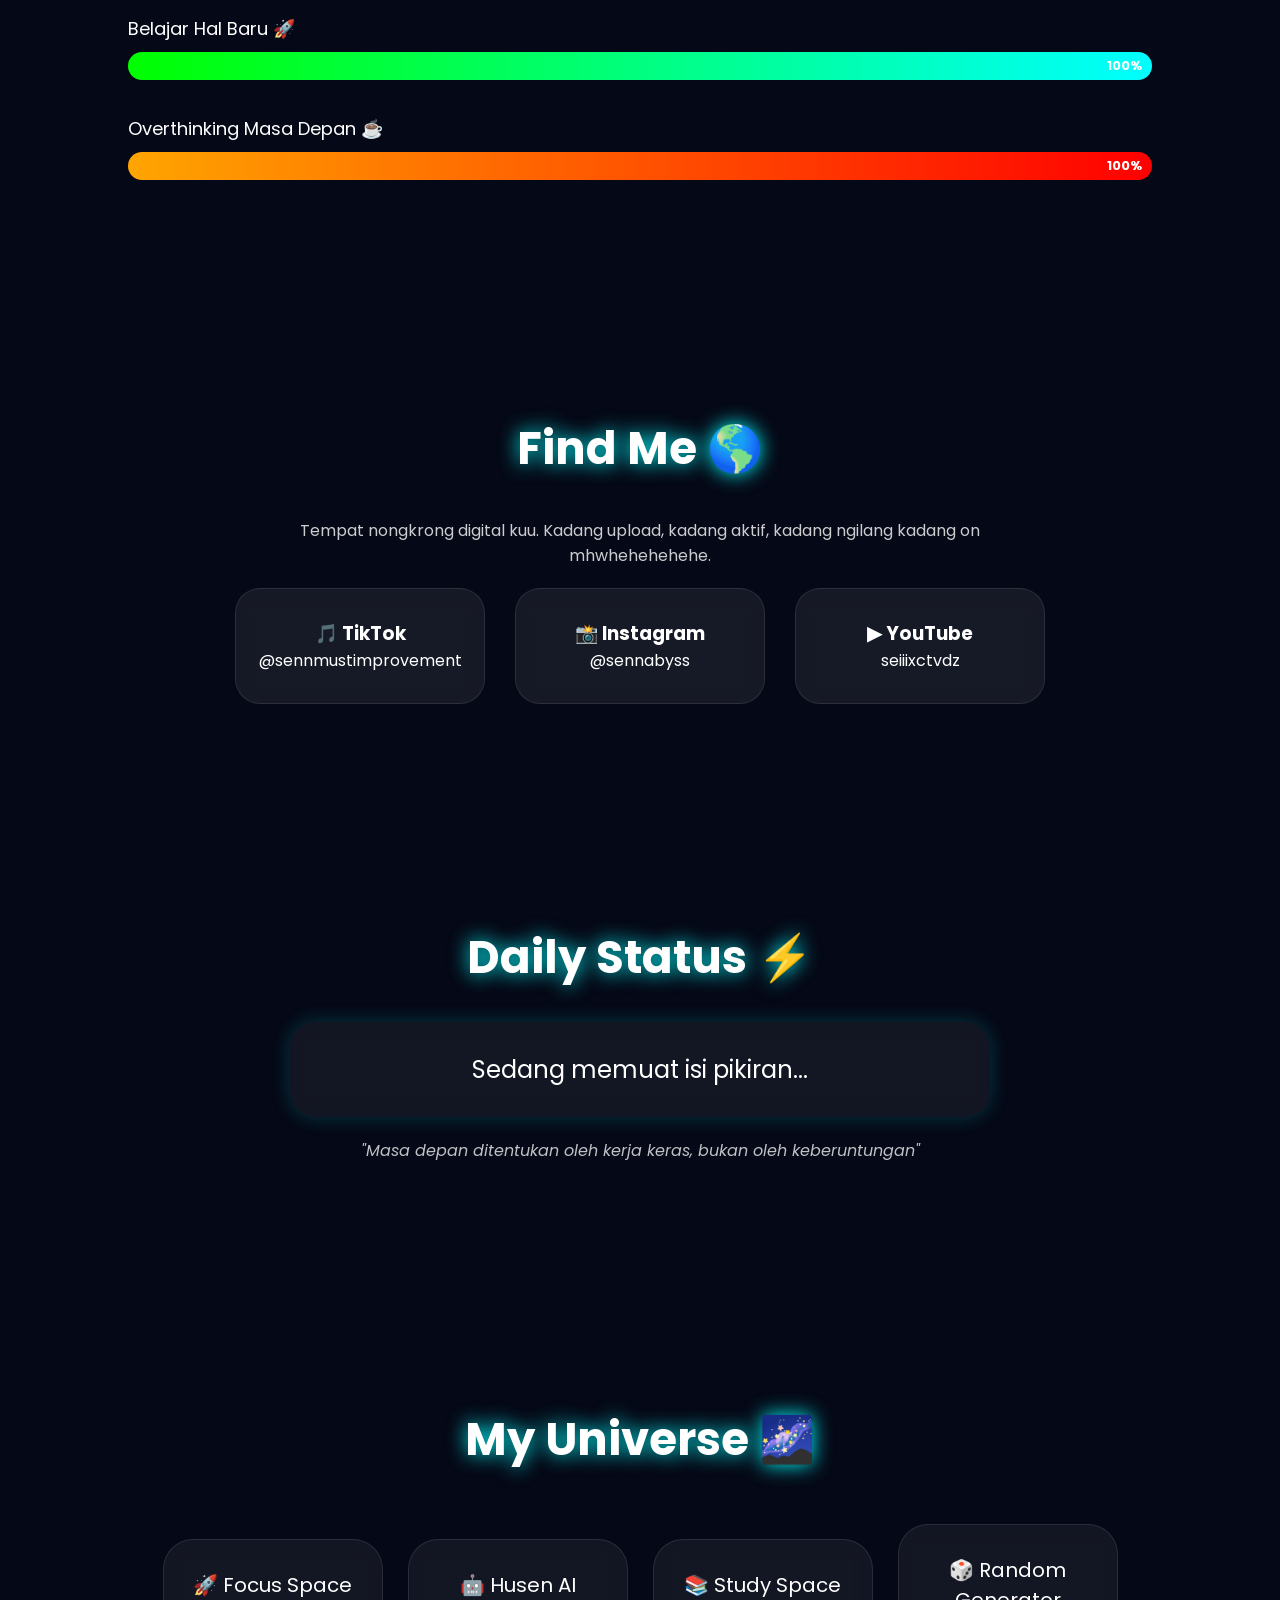
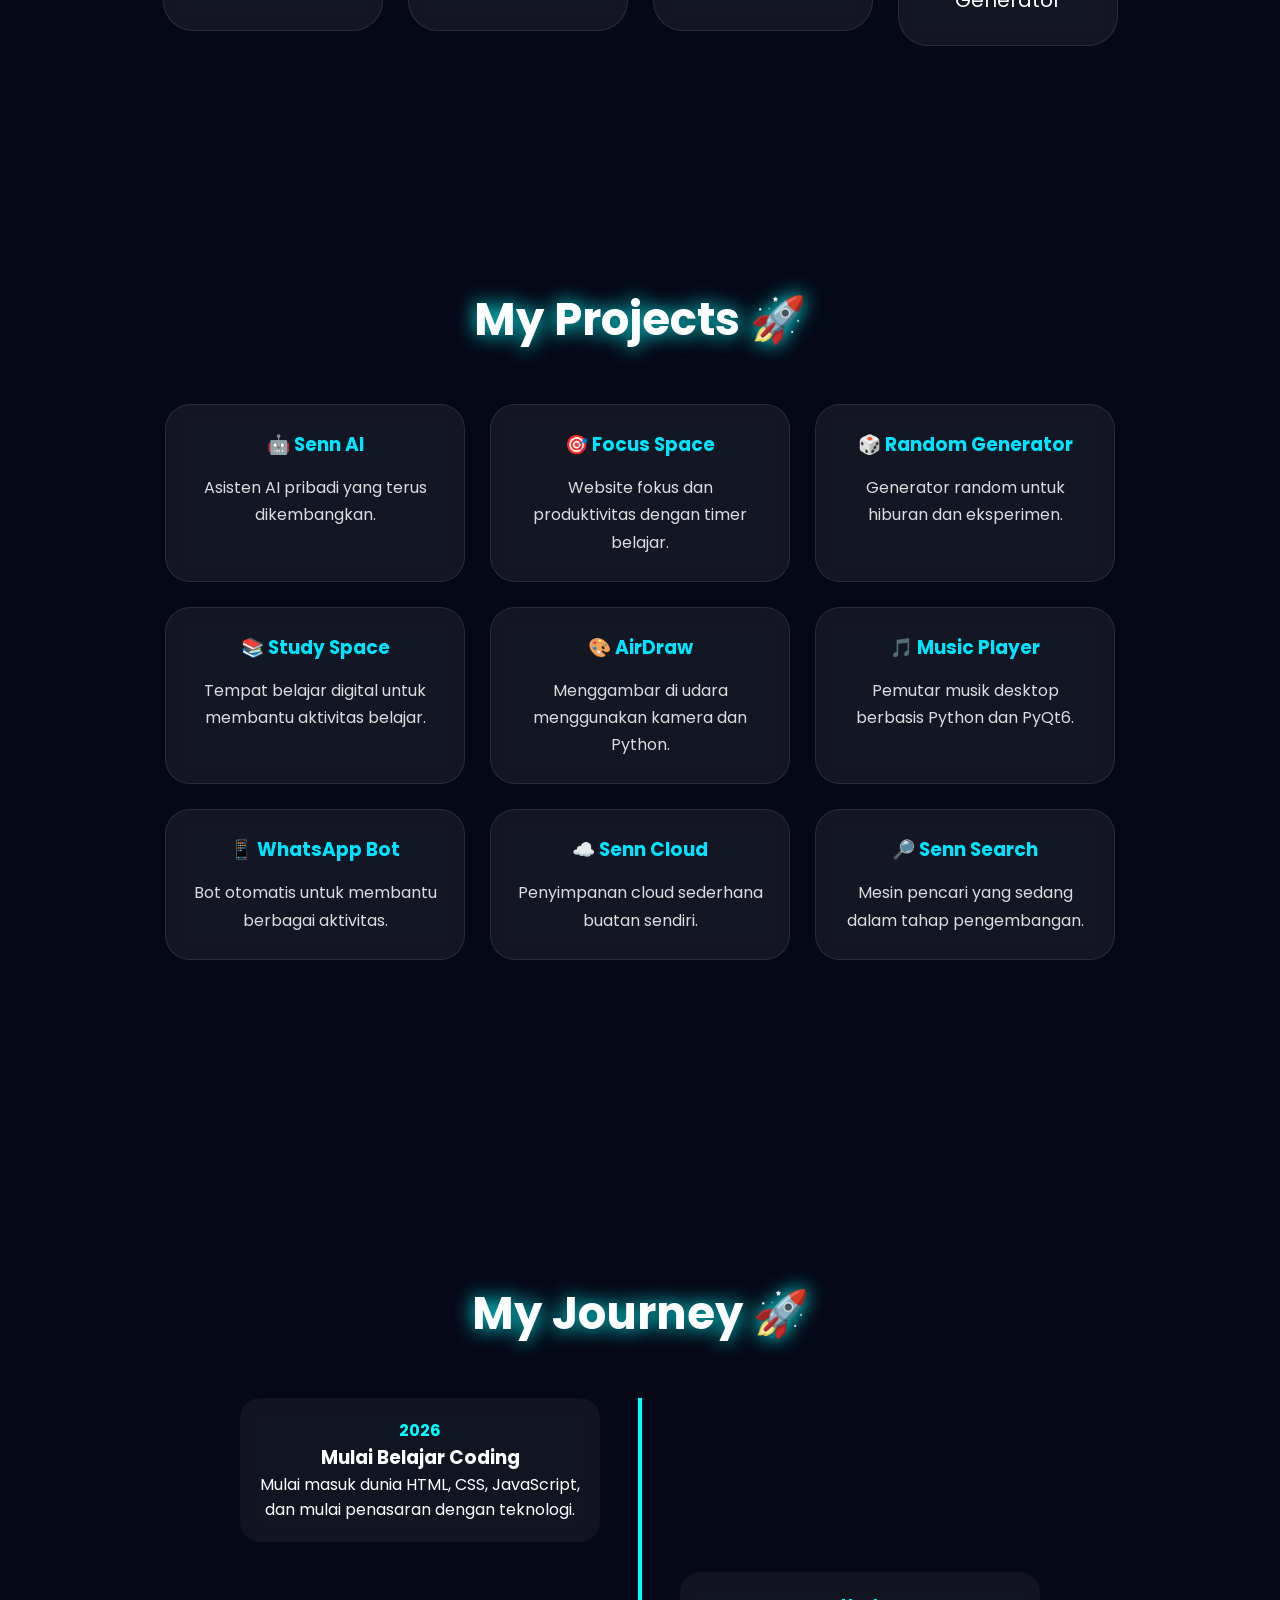
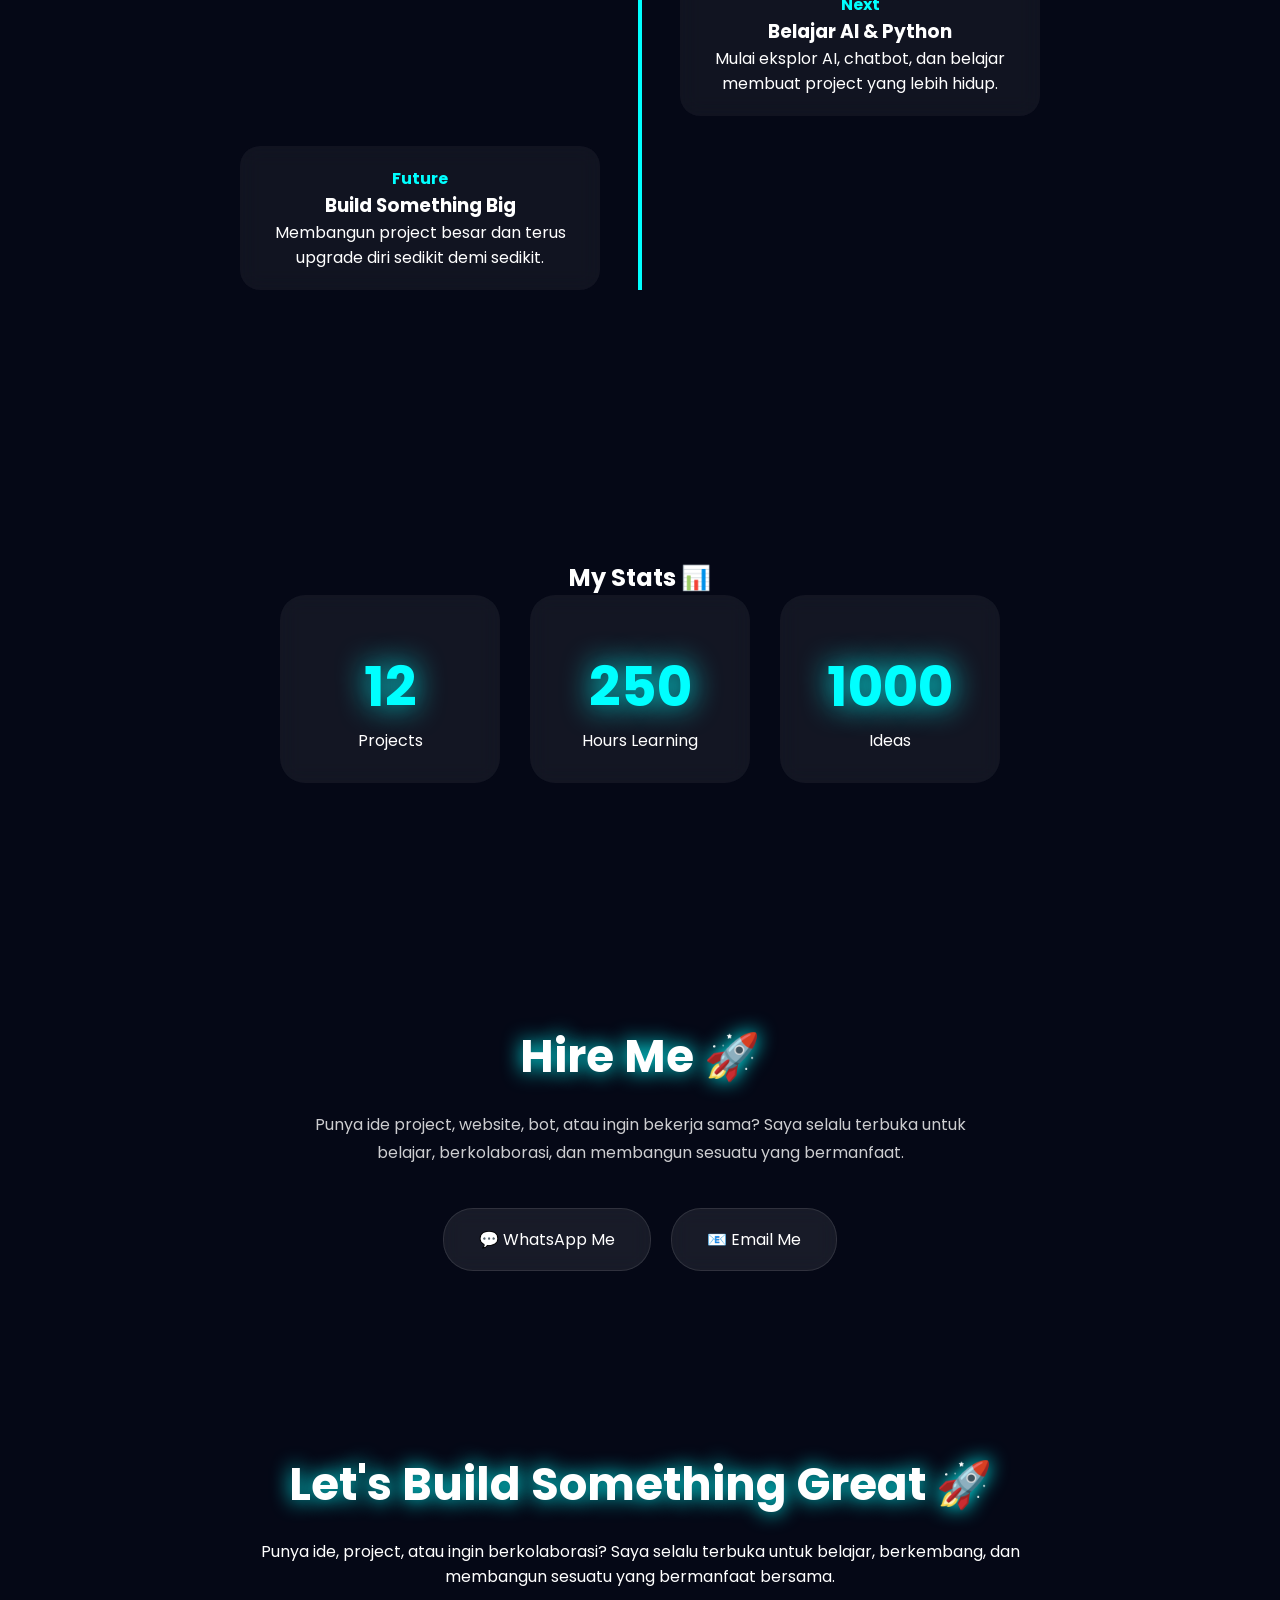
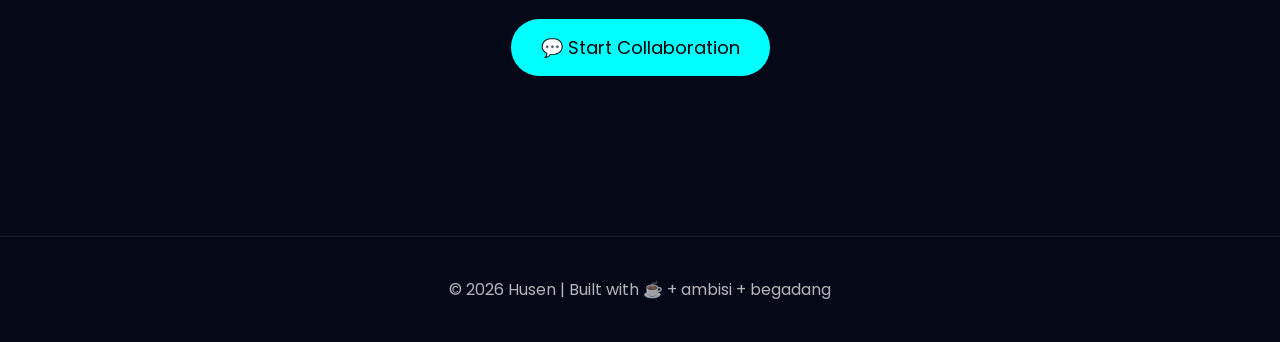
==== commit f02f639e: "Update index.html v2" ====
--- a/index.html
+++ b/index.html
@@ -159,8 +159,6 @@
 Saya suka mempelajari hal baru, mencoba project, dan menantang diri sendiri untuk upgrade kemampuan sedikit demi sedikit.
 </p>
 
-</>
-
 <div class="card-container">
 
 <div class="card">
@@ -522,3 +520,5 @@
 </p>
 
 </footer>
+</body>
+</html>
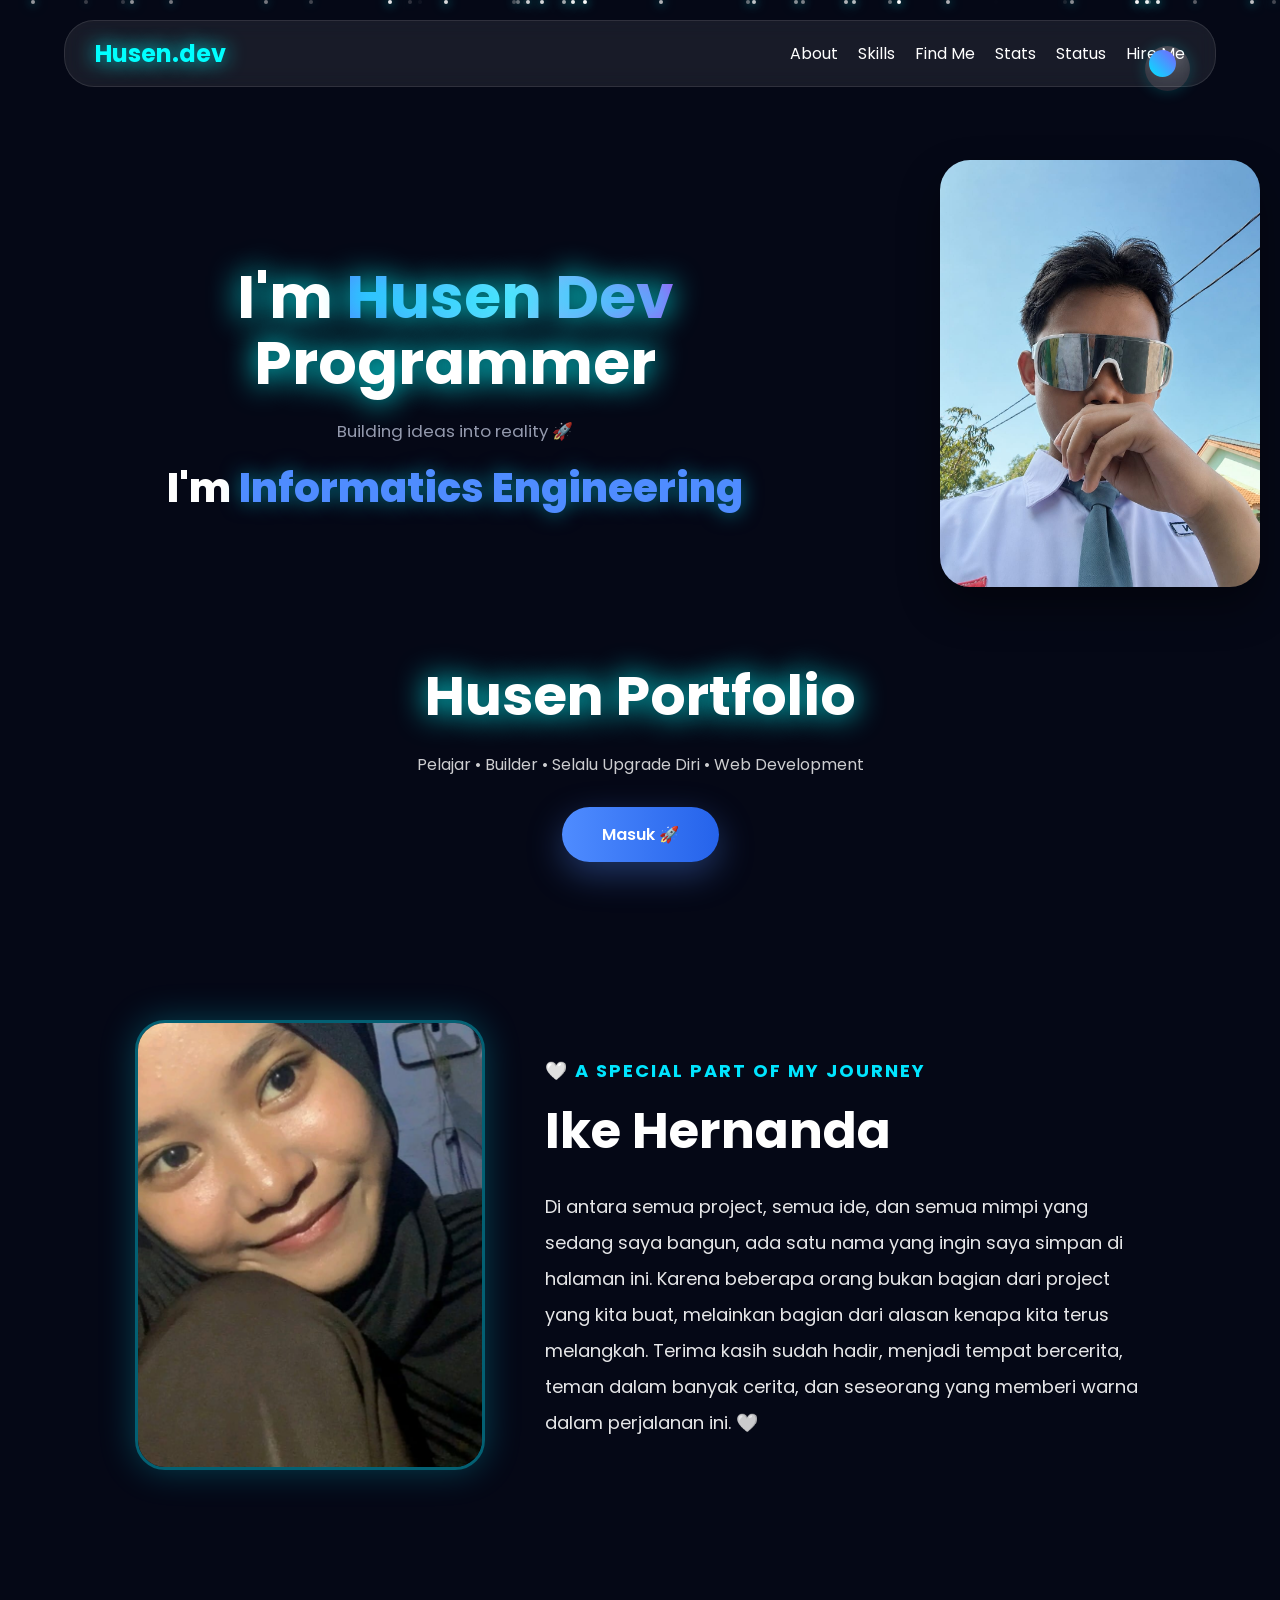
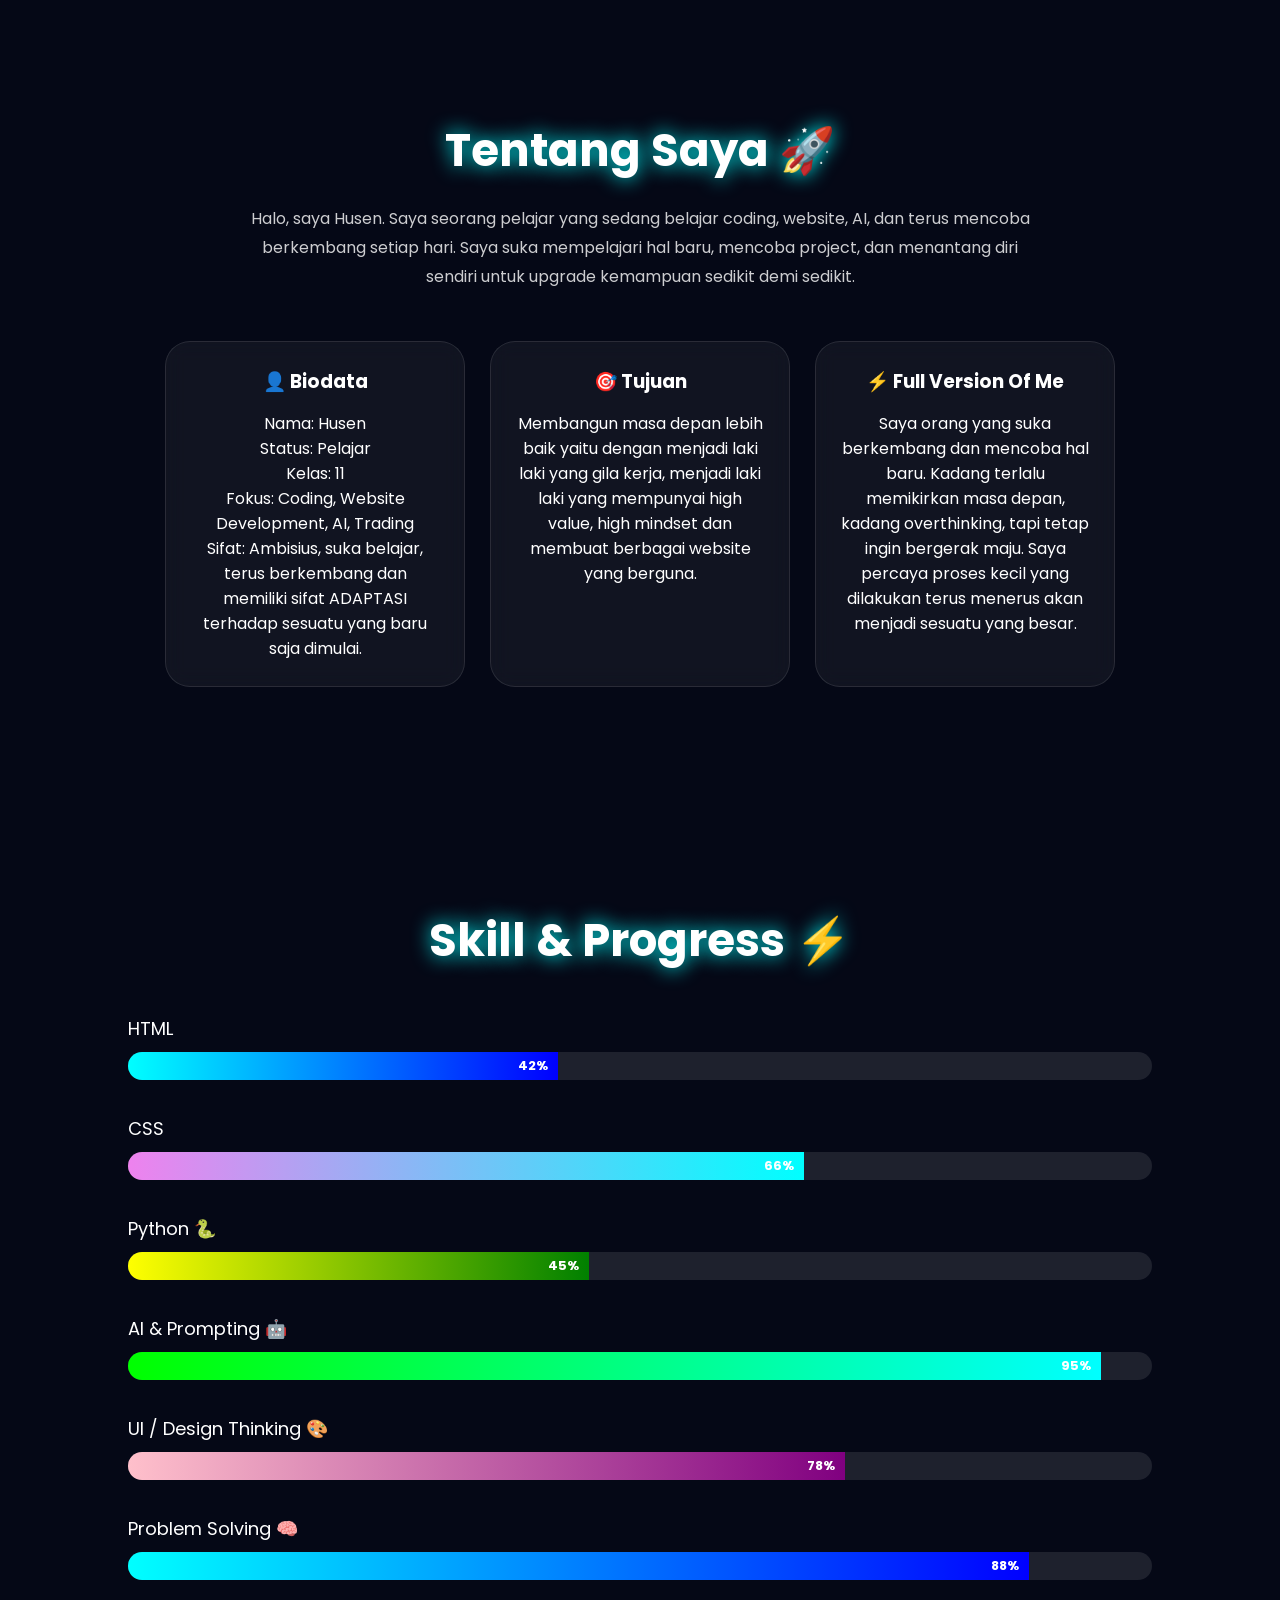
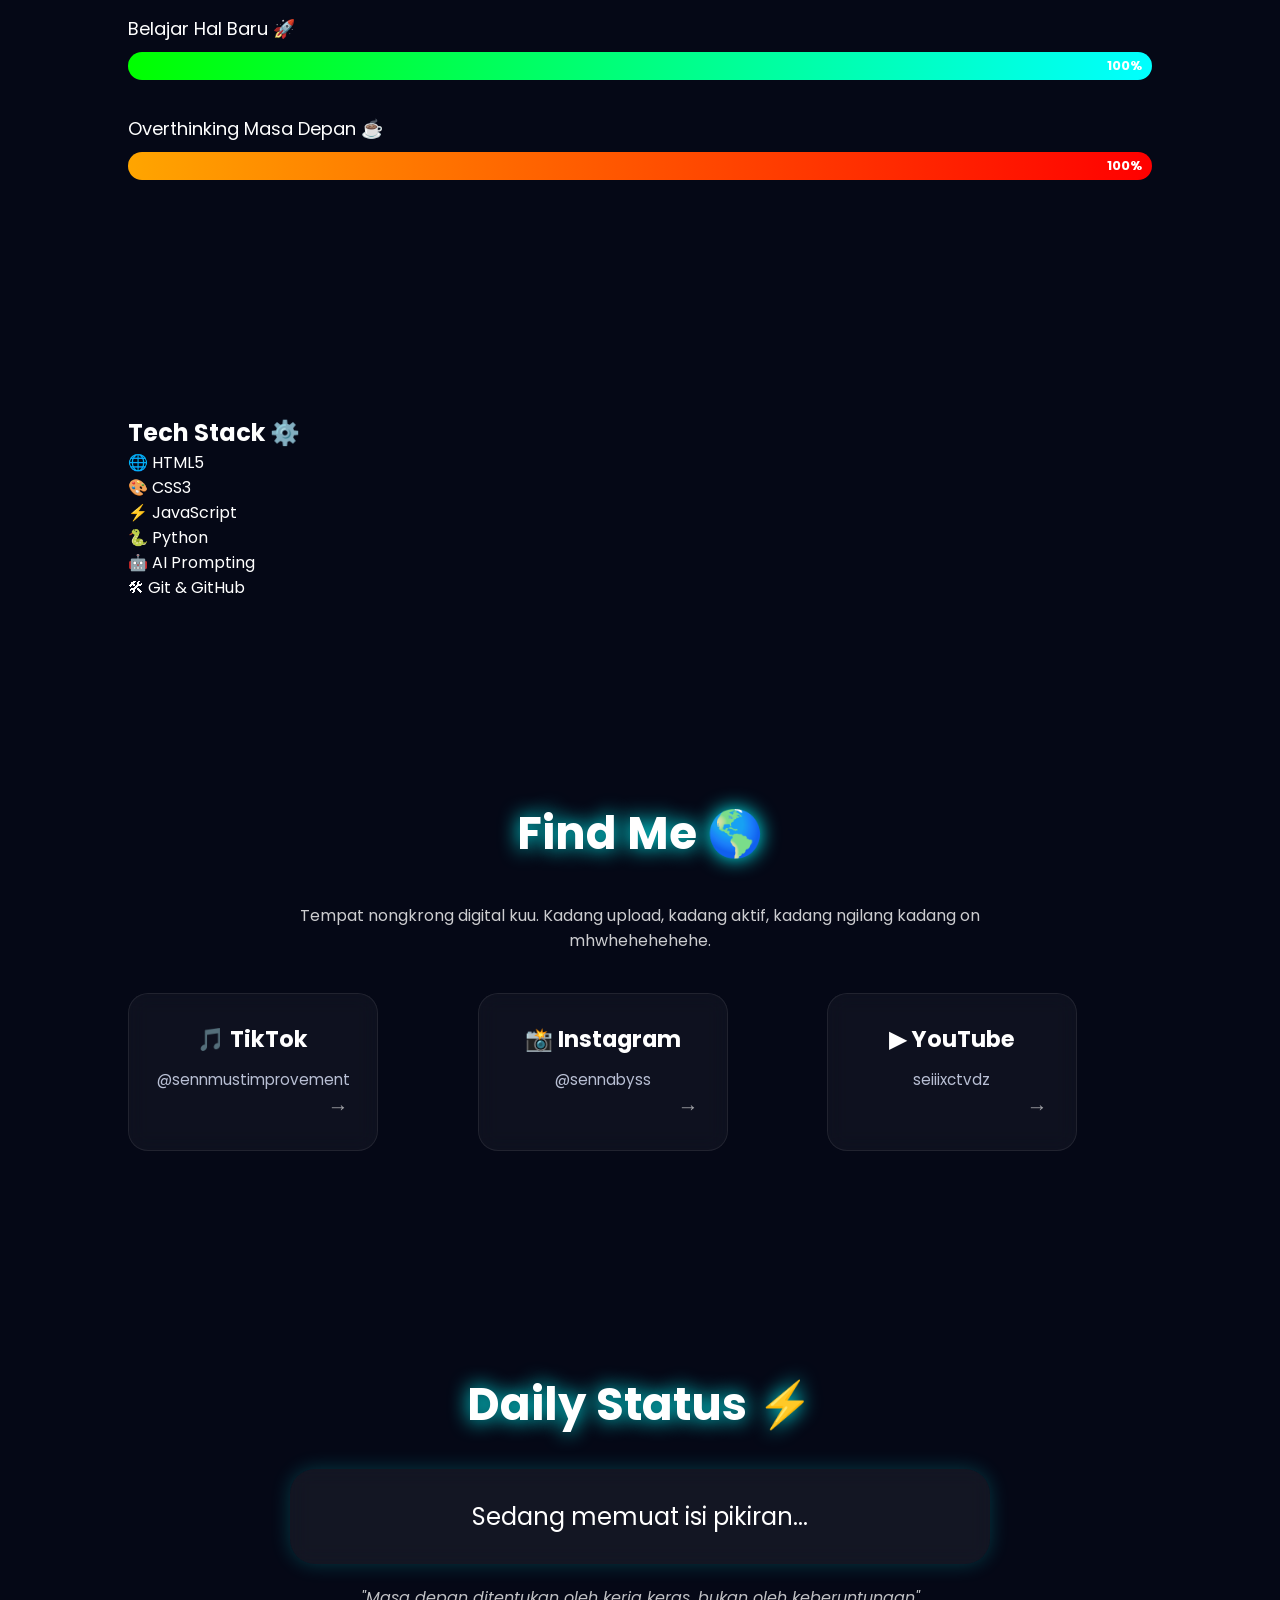
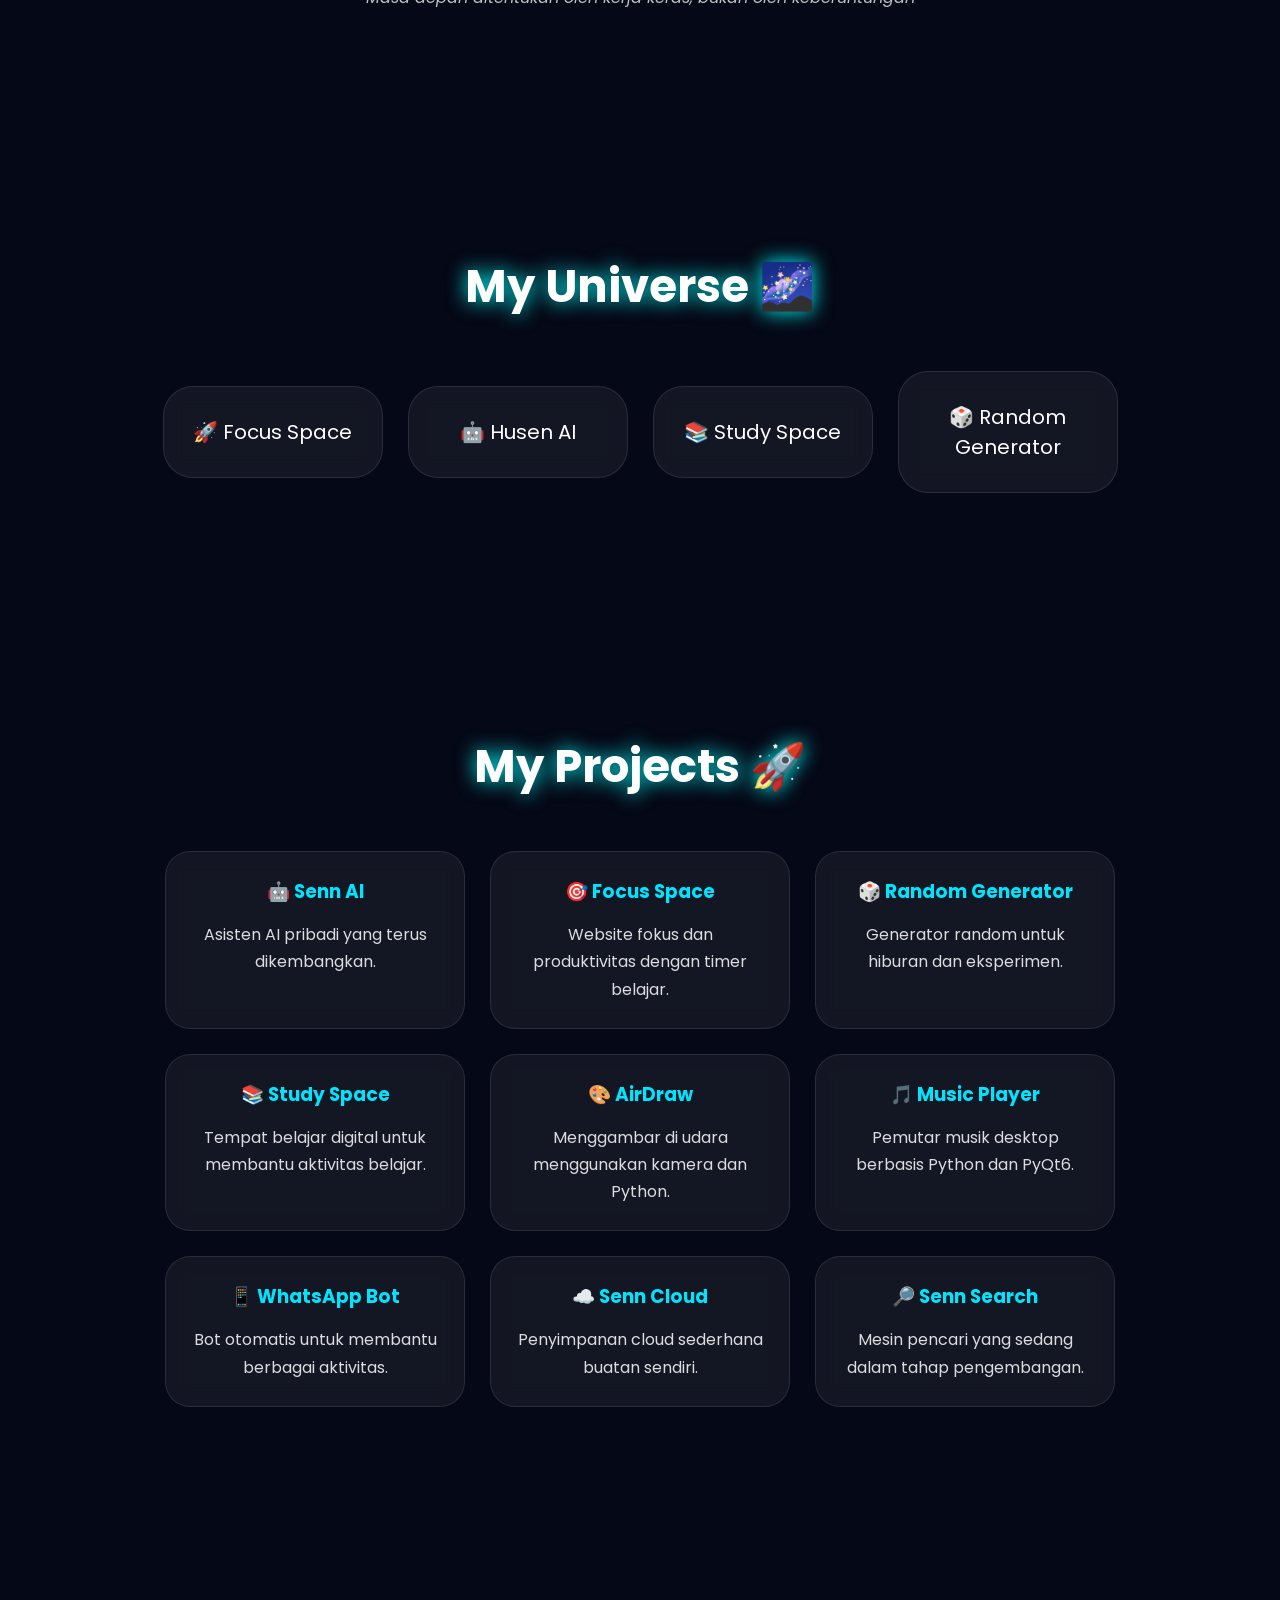
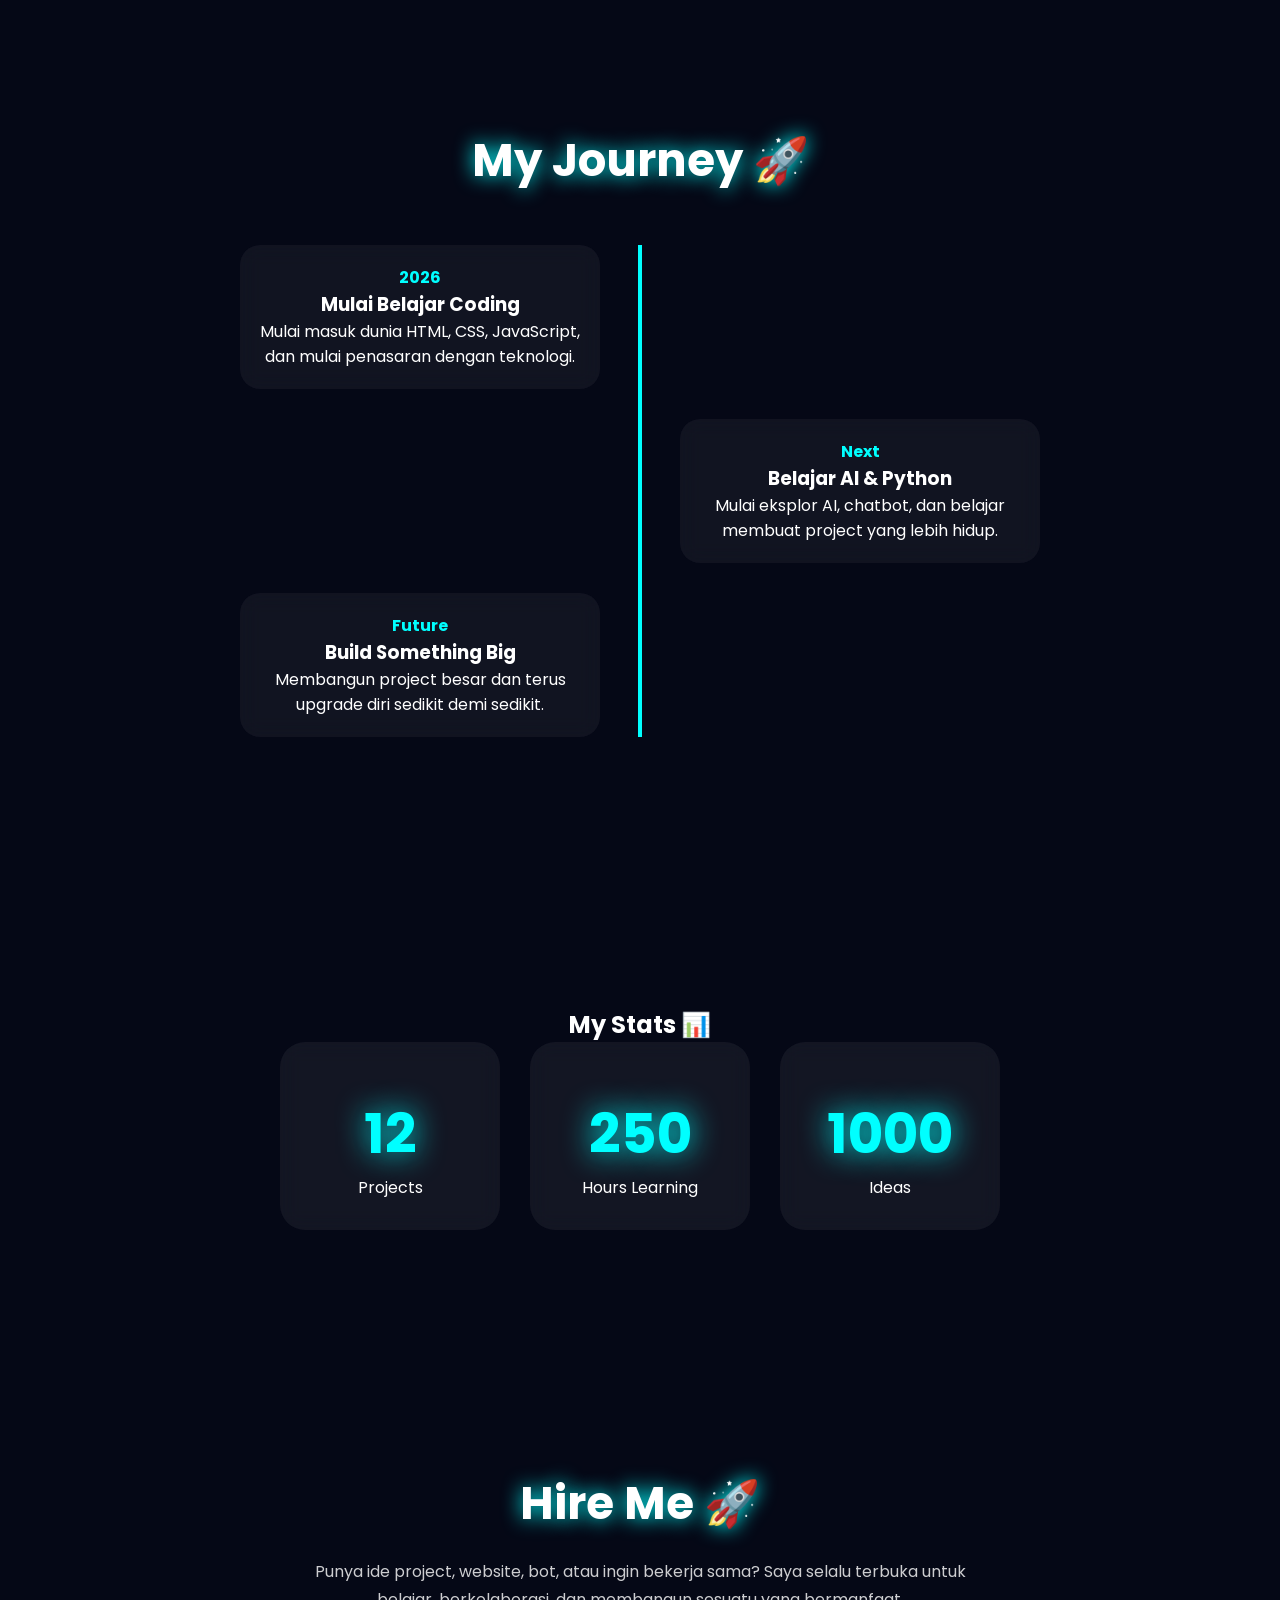
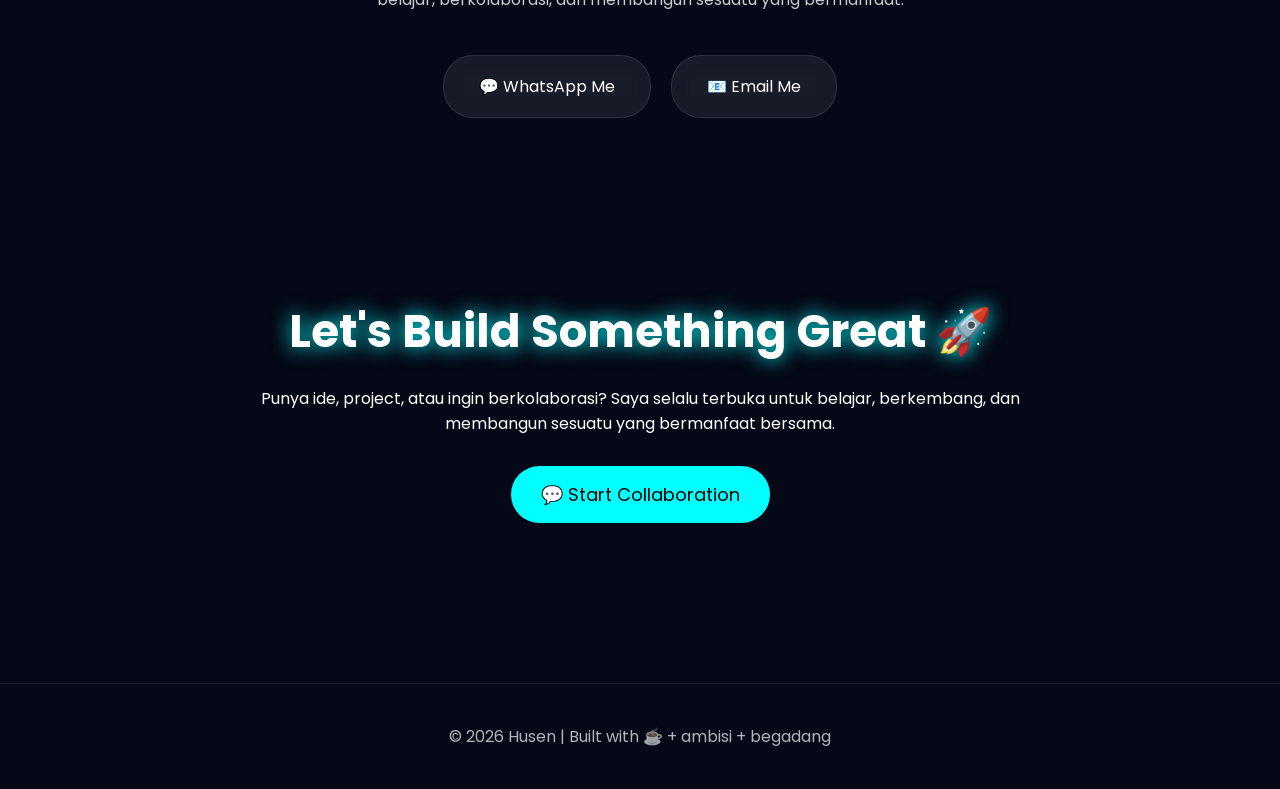
==== commit 5c850361: "Update index.html v2" ====
--- a/index.html
+++ b/index.html
@@ -292,7 +292,22 @@
 </div>
 
 </section>
-
+<section id="tech" class="hidden">
+
+<h2>Tech Stack ⚙️</h2>
+
+<div class="tech-grid">
+
+<div class="tech-card">🌐 HTML5</div>
+<div class="tech-card">🎨 CSS3</div>
+<div class="tech-card">⚡ JavaScript</div>
+<div class="tech-card">🐍 Python</div>
+<div class="tech-card">🤖 AI Prompting</div>
+<div class="tech-card">🛠 Git & GitHub</div>
+
+</div>
+
+</section>
 
 <section id="social" class="hidden">
 
--- a/style.css
+++ b/style.css
@@ -2177,3 +2177,91 @@
 transform:translateY(-8px);
 box-shadow:0 0 25px cyan;
 }
+/* =========================
+   SOCIAL PREMIUM
+========================= */
+
+.social-box{
+    display:grid;
+    grid-template-columns:repeat(auto-fit,minmax(250px,1fr));
+    gap:25px;
+    margin-top:40px;
+}
+
+.social-box a{
+    background:rgba(255,255,255,.04);
+    border:1px solid rgba(255,255,255,.08);
+    border-radius:20px;
+    padding:28px;
+    text-decoration:none;
+    color:#fff;
+    transition:.35s;
+    backdrop-filter:blur(10px);
+}
+
+.social-box a h3{
+    font-size:1.4rem;
+    margin-bottom:12px;
+}
+
+.social-box a p{
+    color:#b8bfd4;
+    font-size:.95rem;
+}
+
+.social-box a:hover{
+    transform:translateY(-10px);
+    border-color:#4f8cff;
+    box-shadow:0 20px 45px rgba(79,140,255,.25);
+}
+
+.social-box a::after{
+    content:"→";
+    float:right;
+    font-size:1.3rem;
+    opacity:.6;
+    transition:.3s;
+}
+
+.social-box a:hover::after{
+    transform:translateX(6px);
+    opacity:1;
+}
+/* =========================
+   HERO PREMIUM
+========================= */
+
+.heroTitle span{
+    background:linear-gradient(90deg,#4f8cff,#7dd3fc,#a855f7);
+    -webkit-background-clip:text;
+    -webkit-text-fill-color:transparent;
+}
+
+.heroJob span{
+    color:#4f8cff;
+}
+
+.heroSub{
+    color:#b8bfd4;
+    margin:20px 0;
+    line-height:1.8;
+    font-size:1.05rem;
+}
+
+.hero button{
+    padding:15px 40px;
+    border:none;
+    border-radius:50px;
+    font-size:1rem;
+    font-weight:600;
+    cursor:pointer;
+    background:linear-gradient(90deg,#4f8cff,#2563eb);
+    color:#fff;
+    transition:.35s;
+    box-shadow:0 12px 35px rgba(79,140,255,.35);
+}
+
+.hero button:hover{
+    transform:translateY(-5px) scale(1.03);
+    box-shadow:0 18px 45px rgba(79,140,255,.5);
+}
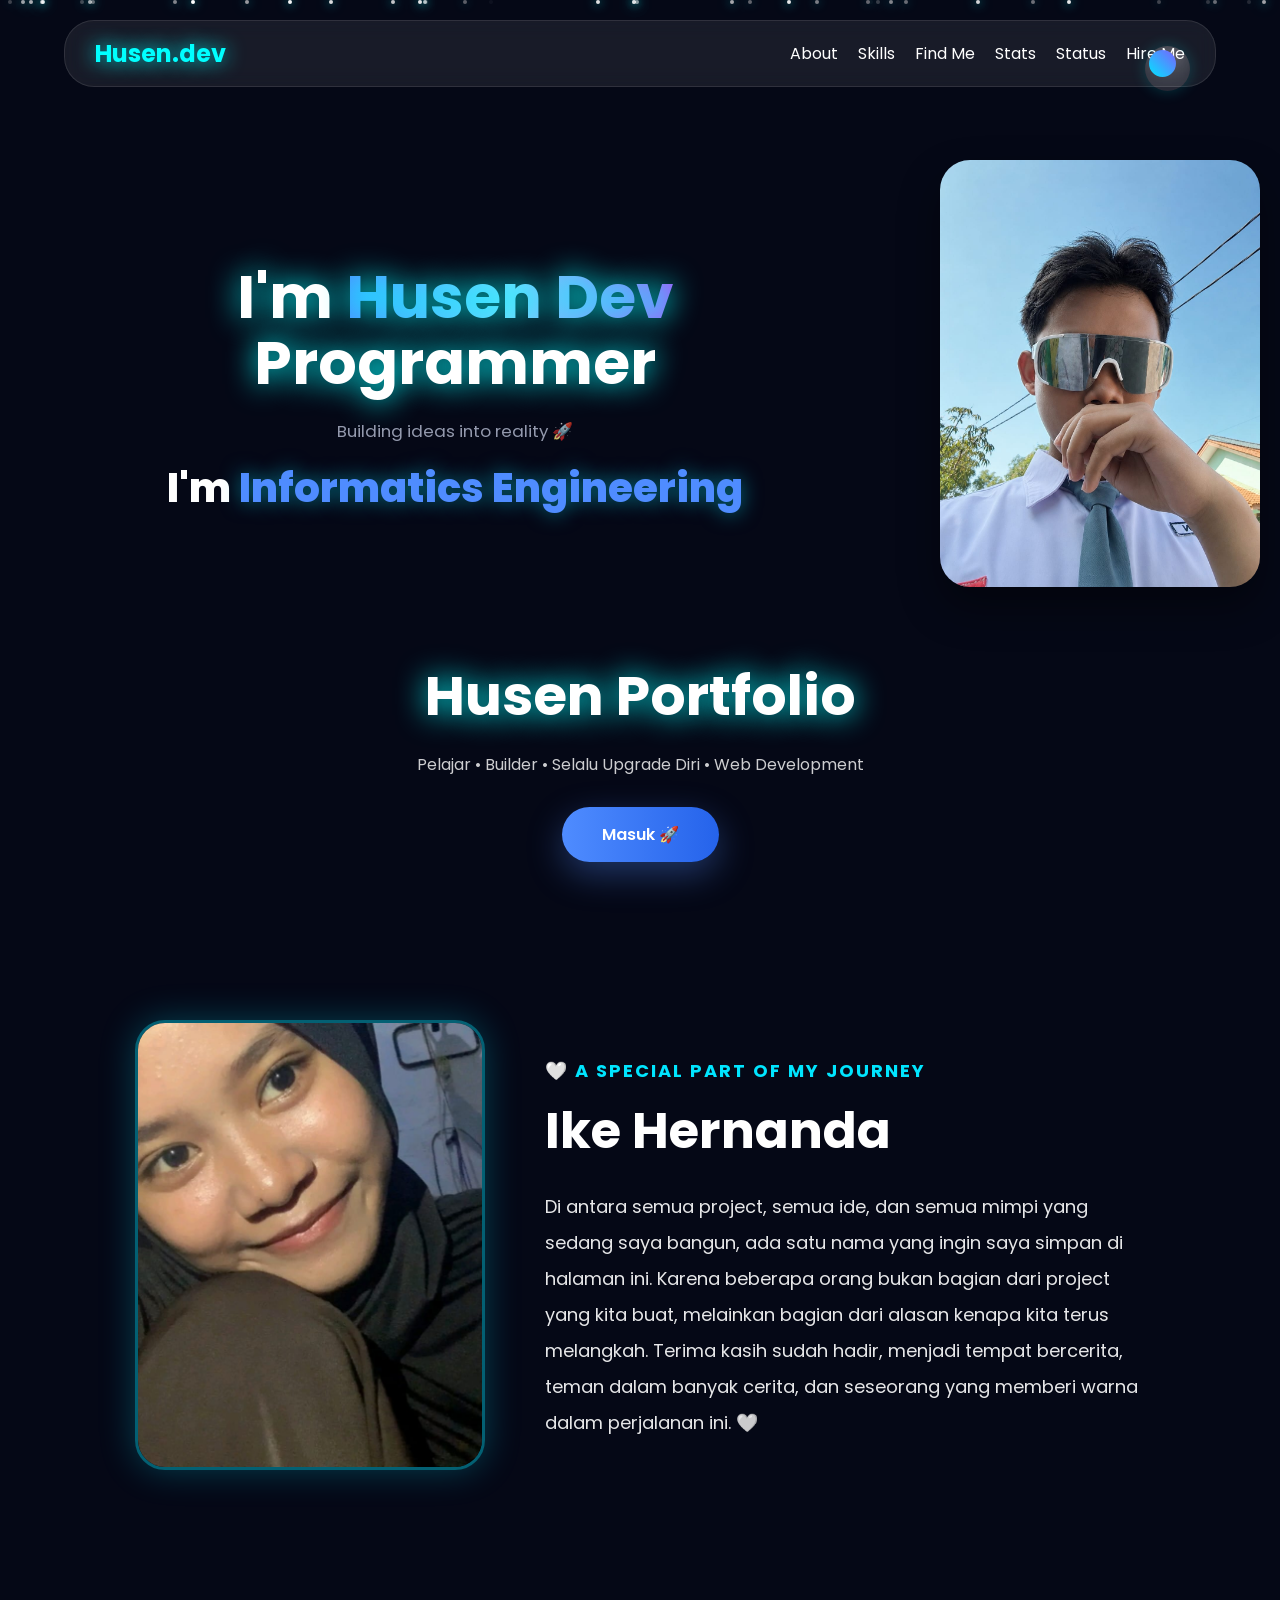
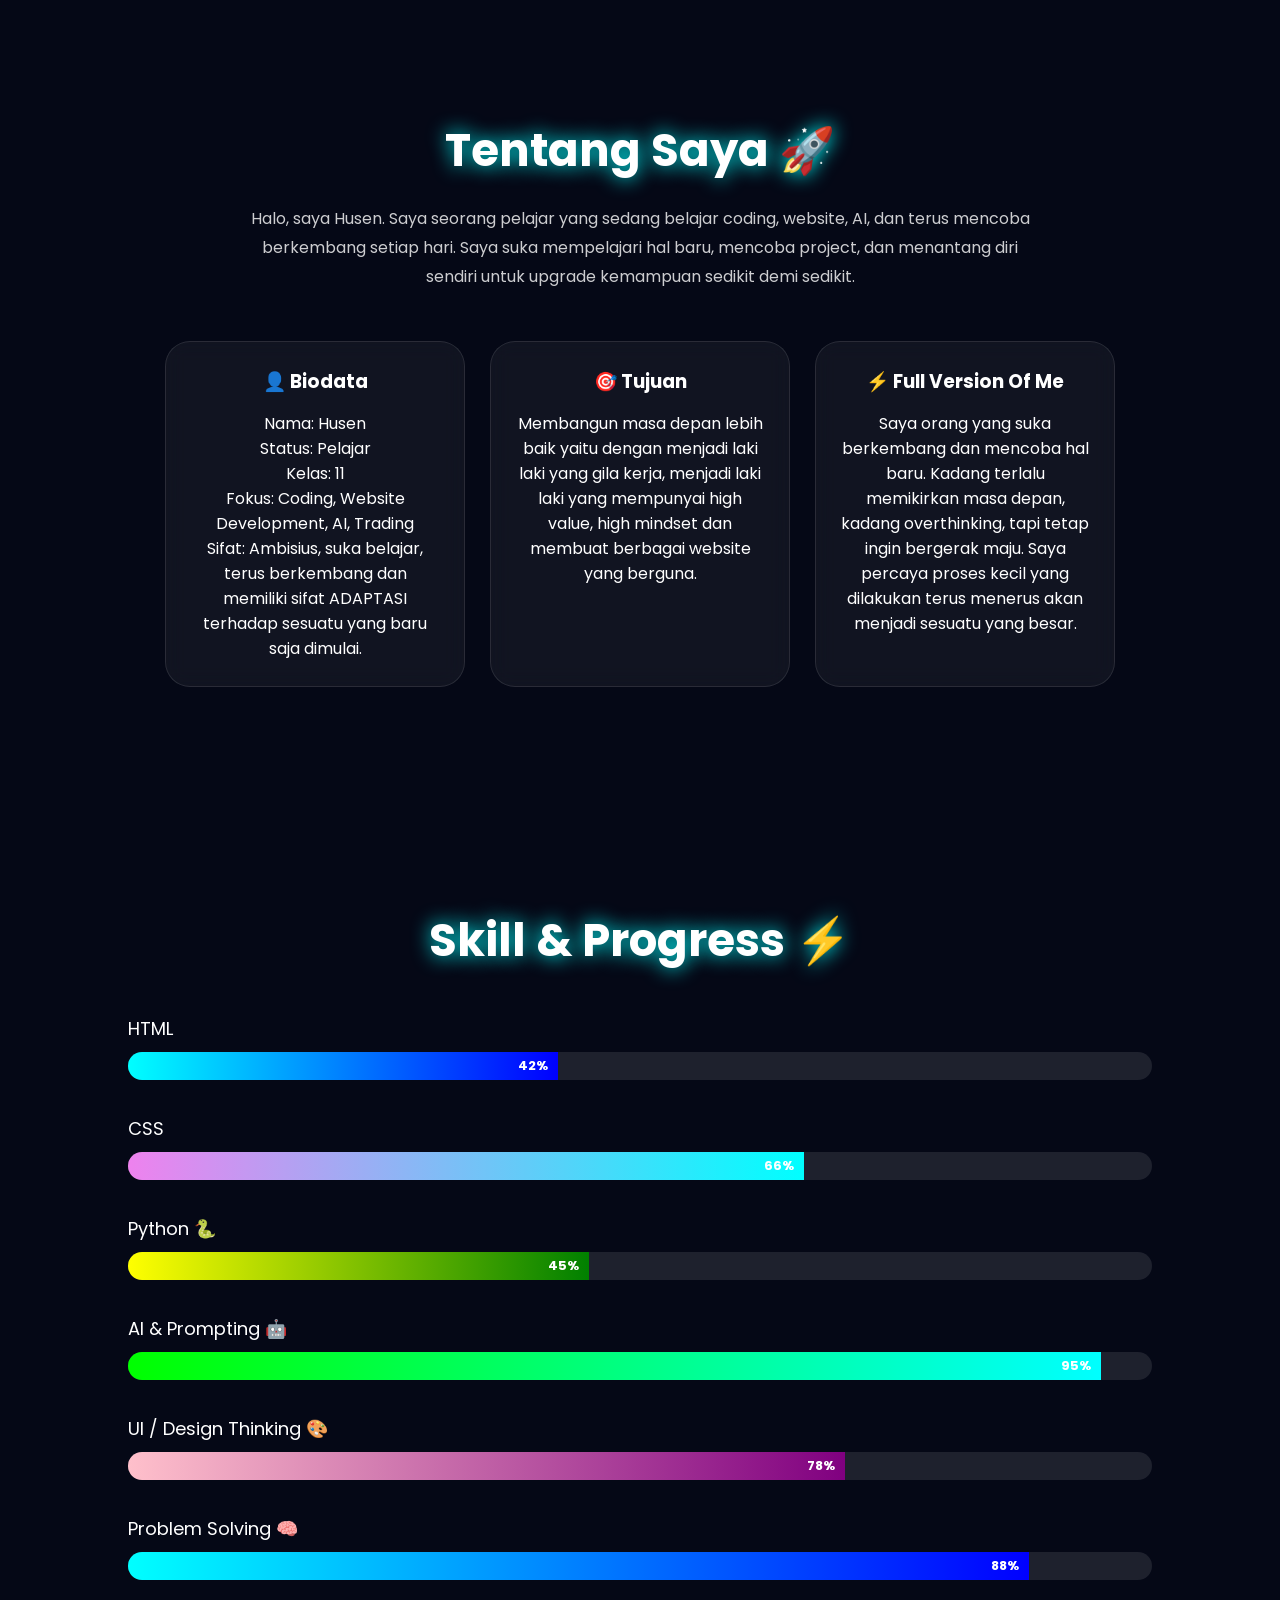
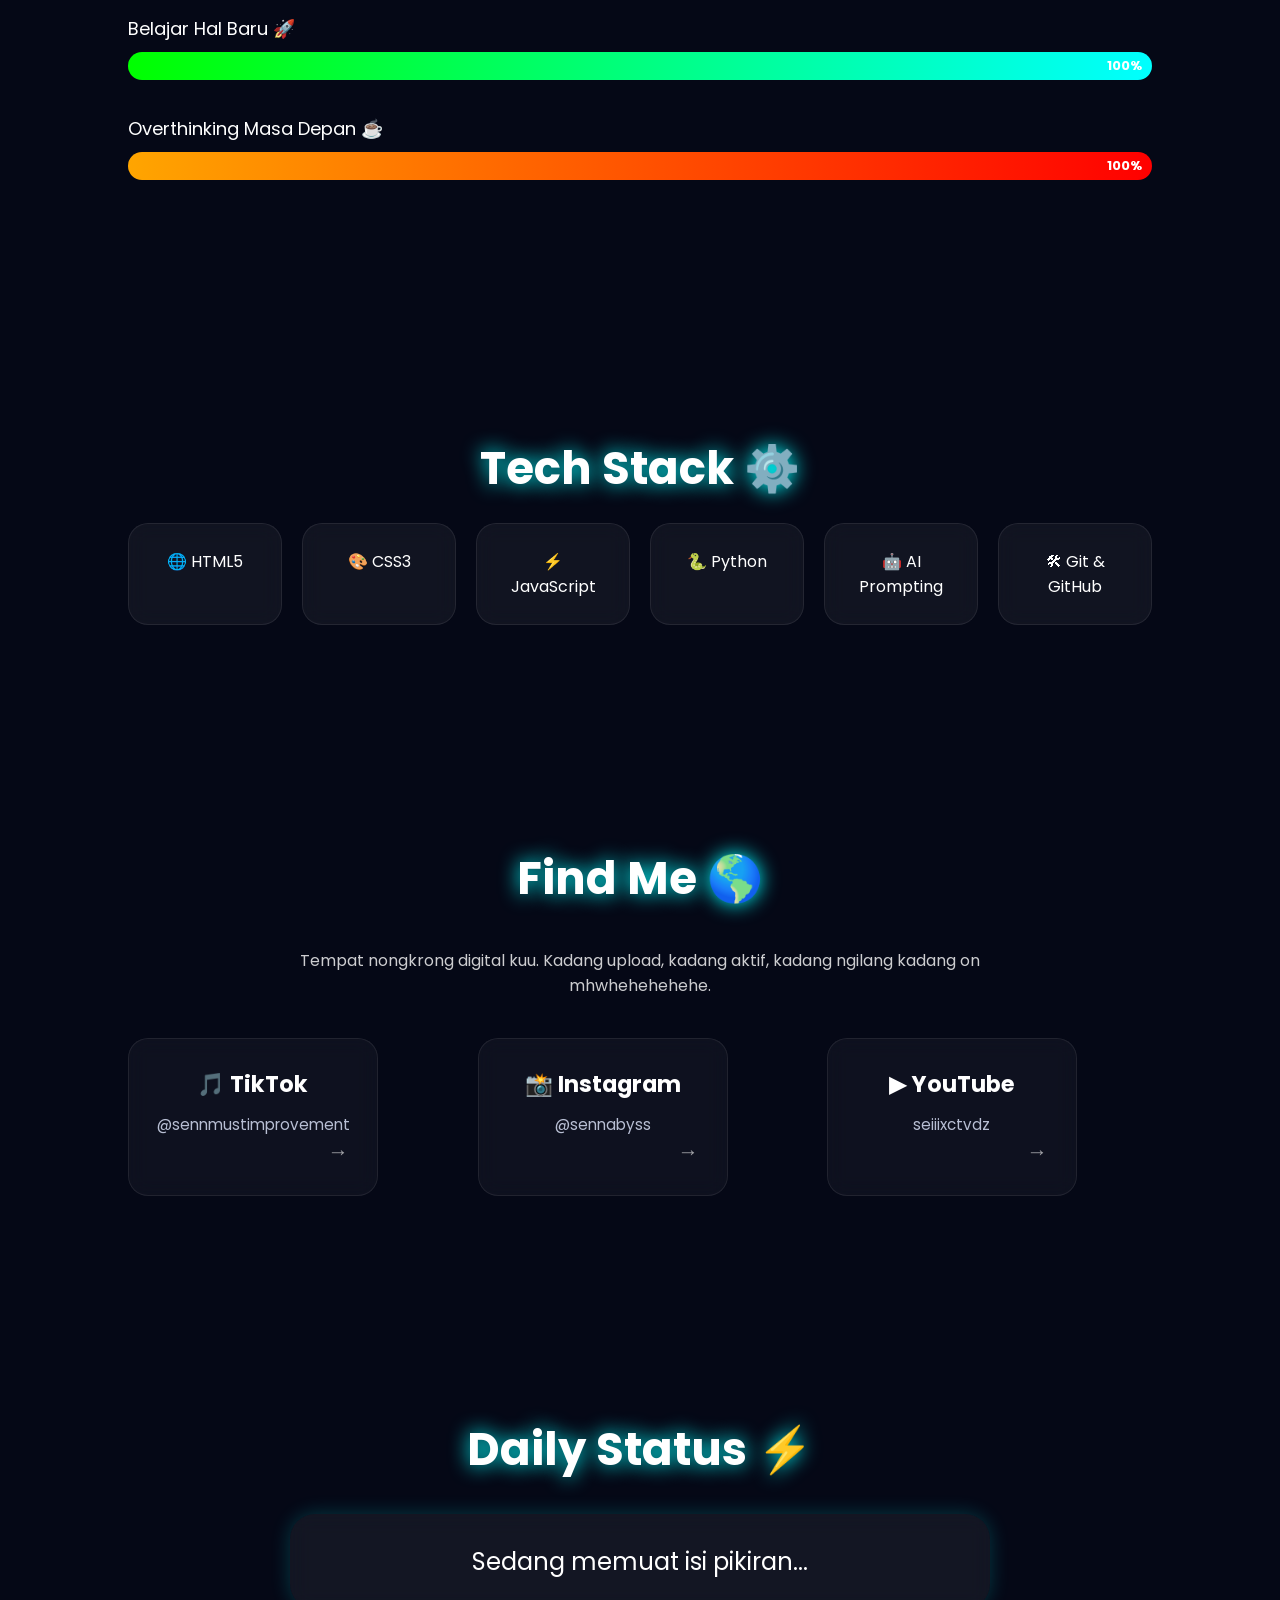
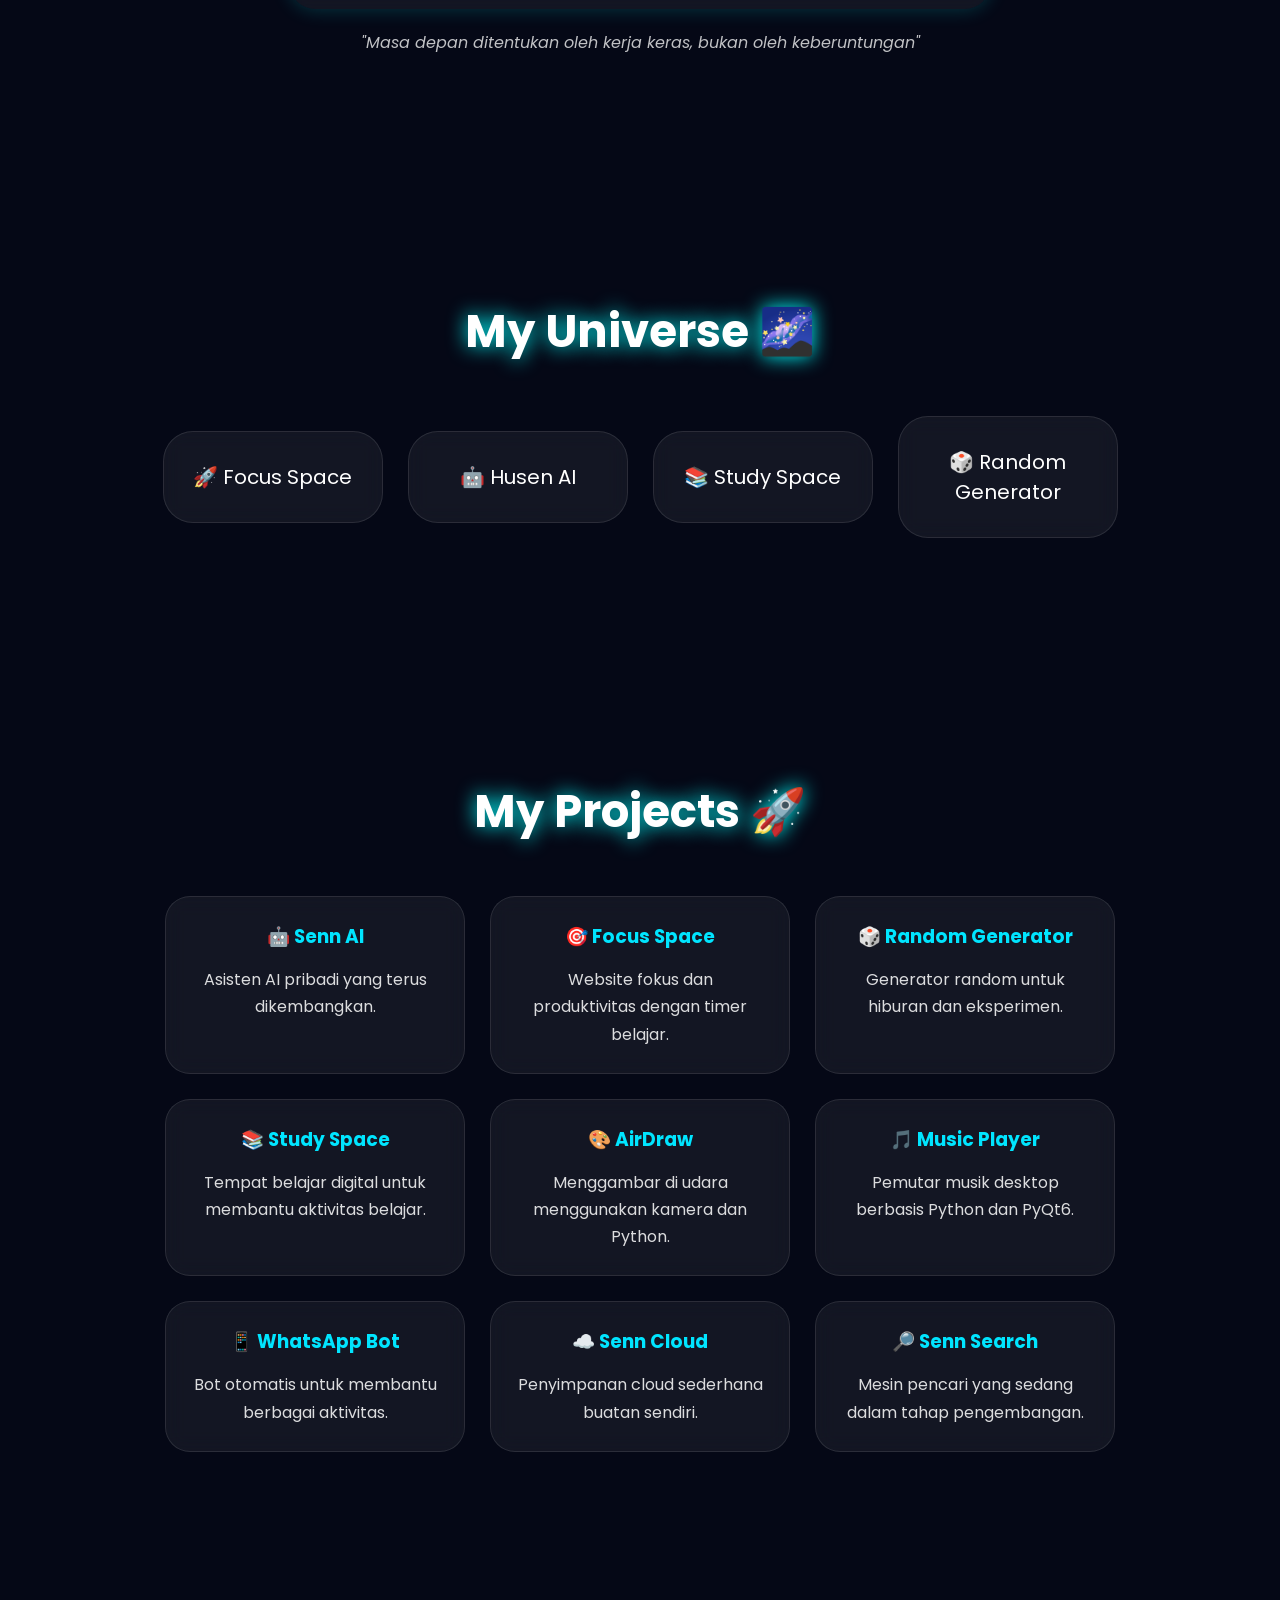
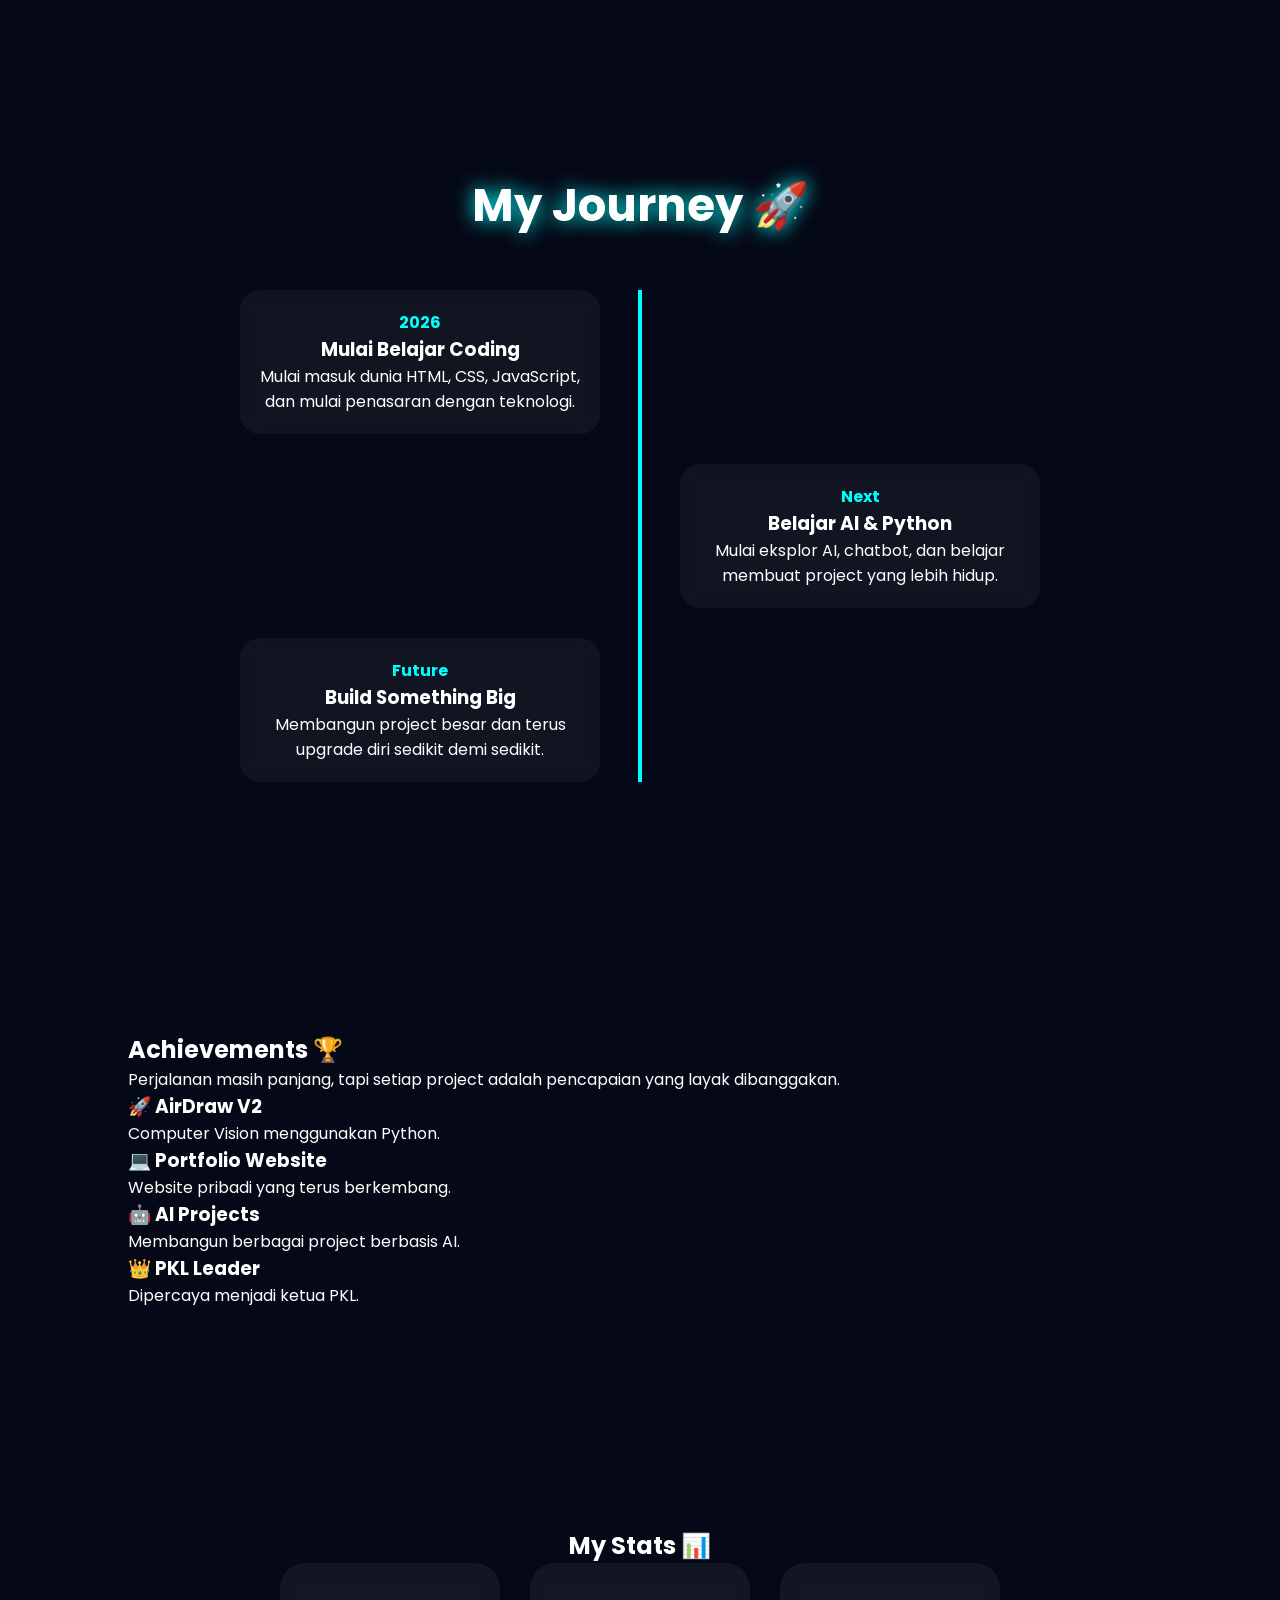
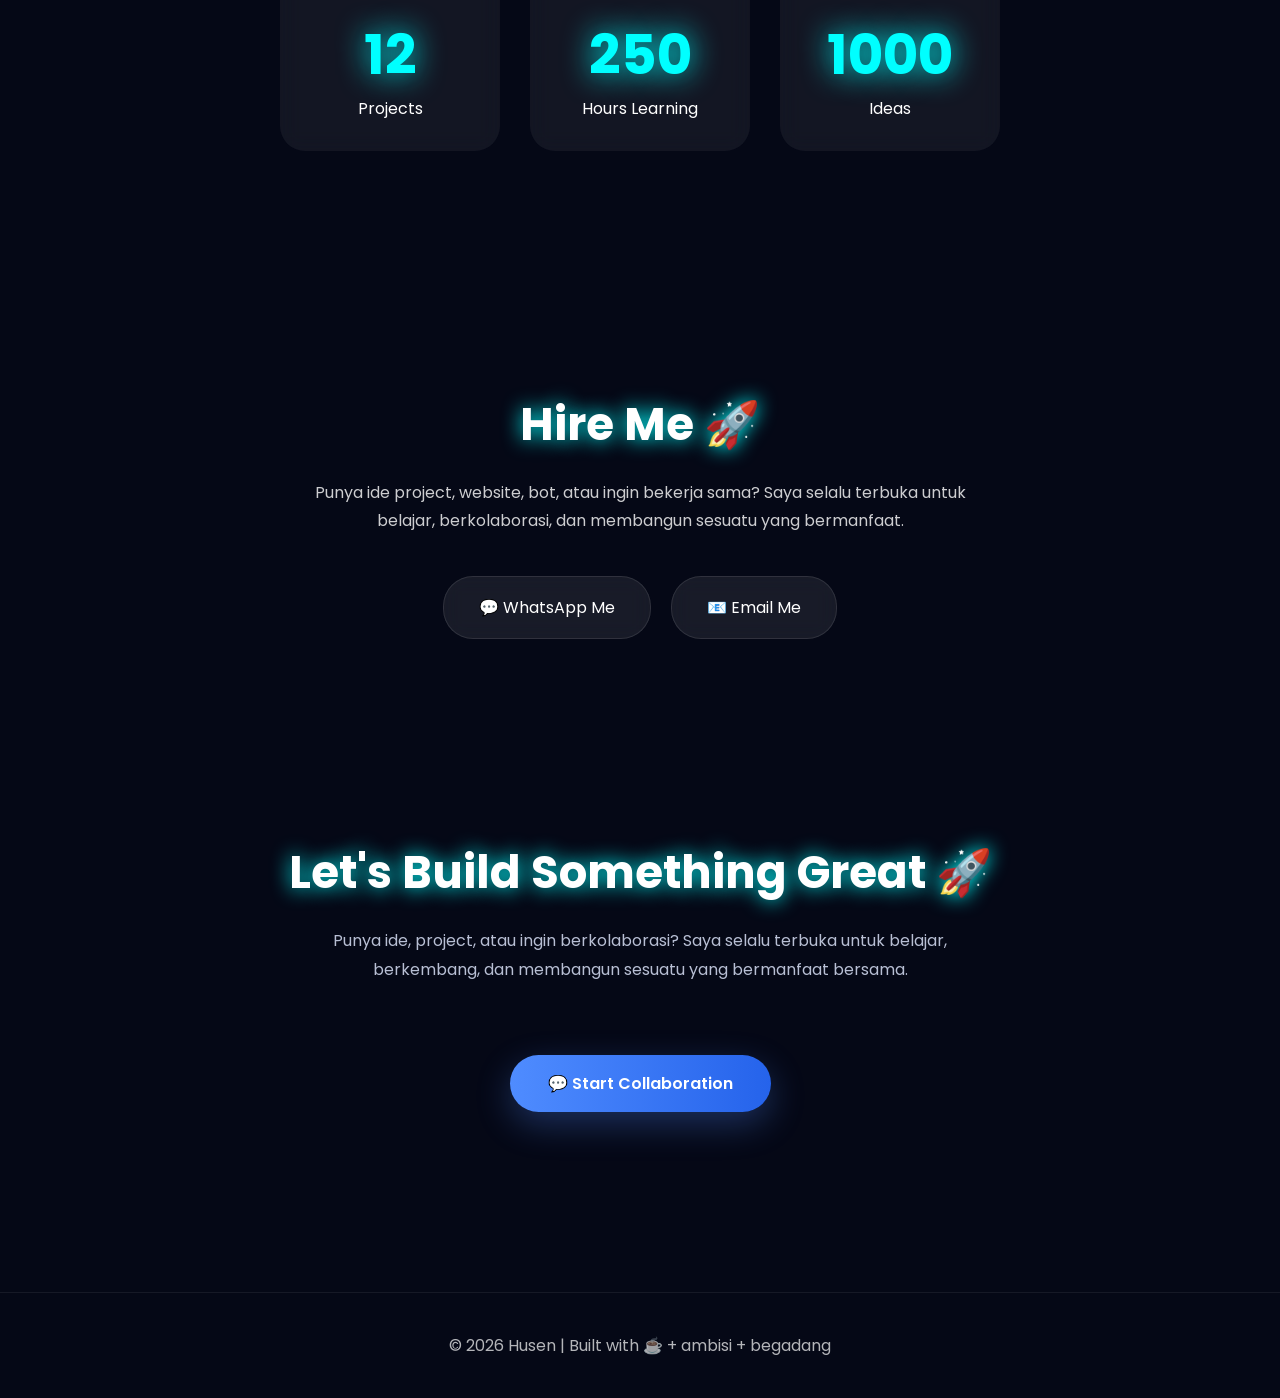
==== commit 12c01e68: "Update index.html v2" ====
--- a/index.html
+++ b/index.html
@@ -464,7 +464,40 @@
 </div>
 
 </section>
-
+<section id="achievement" class="hidden">
+
+<h2>Achievements 🏆</h2>
+
+<p class="achievement-text">
+Perjalanan masih panjang, tapi setiap project adalah pencapaian yang layak dibanggakan.
+</p>
+
+<div class="achievement-grid">
+
+<div class="achievement-card">
+<h3>🚀 AirDraw V2</h3>
+<p>Computer Vision menggunakan Python.</p>
+</div>
+
+<div class="achievement-card">
+<h3>💻 Portfolio Website</h3>
+<p>Website pribadi yang terus berkembang.</p>
+</div>
+
+<div class="achievement-card">
+<h3>🤖 AI Projects</h3>
+<p>Membangun berbagai project berbasis AI.</p>
+</div>
+
+<div class="achievement-card">
+<h3>👑 PKL Leader</h3>
+<p>Dipercaya menjadi ketua PKL.</p>
+</div>
+
+</div>
+
+</section>
+  
 <section id="stats" class="hidden">
 
 <h2>My Stats 📊</h2>
--- a/style.css
+++ b/style.css
@@ -2265,3 +2265,91 @@
     transform:translateY(-5px) scale(1.03);
     box-shadow:0 18px 45px rgba(79,140,255,.5);
 }
+/* =========================
+   CTA SECTION
+========================= */
+
+#cta{
+    padding:120px 10%;
+    text-align:center;
+}
+
+#cta h2{
+    font-size:45px;
+    margin-bottom:20px;
+}
+
+#cta p{
+    max-width:700px;
+    margin:0 auto 40px;
+    color:#b8bfd4;
+    line-height:1.8;
+}
+
+.cta-buttons button{
+    padding:16px 38px;
+    border:none;
+    border-radius:50px;
+    cursor:pointer;
+    font-size:16px;
+    font-weight:600;
+    color:#fff;
+    background:linear-gradient(90deg,#4f8cff,#2563eb);
+    transition:.35s;
+    box-shadow:0 12px 35px rgba(79,140,255,.3);
+}
+
+.cta-buttons button:hover{
+    transform:translateY(-5px);
+    box-shadow:0 20px 45px rgba(79,140,255,.45);
+}
+/* =========================
+   TECH STACK
+========================= */
+
+#tech{
+    padding:120px 10%;
+    text-align:center;
+}
+
+#tech h2{
+    font-size:45px;
+    margin-bottom:20px;
+    text-shadow:0 0 20px cyan;
+}
+
+.tech-text{
+    max-width:700px;
+    margin:0 auto 50px;
+    color:#b8bfd4;
+    line-height:1.8;
+}
+
+.tech-grid{
+    display:grid;
+    grid-template-columns:repeat(auto-fit,minmax(150px,1fr));
+    gap:20px;
+}
+
+.tech-card{
+    padding:25px;
+    background:rgba(255,255,255,.05);
+    border:1px solid rgba(255,255,255,.08);
+    border-radius:20px;
+    backdrop-filter:blur(10px);
+    transition:.35s;
+}
+
+.tech-card:hover{
+    transform:translateY(-8px);
+    box-shadow:0 20px 45px rgba(79,140,255,.3);
+}
+
+.tech-card h3{
+    font-size:28px;
+    margin-bottom:10px;
+}
+
+.tech-card p{
+    color:#b8bfd4;
+}
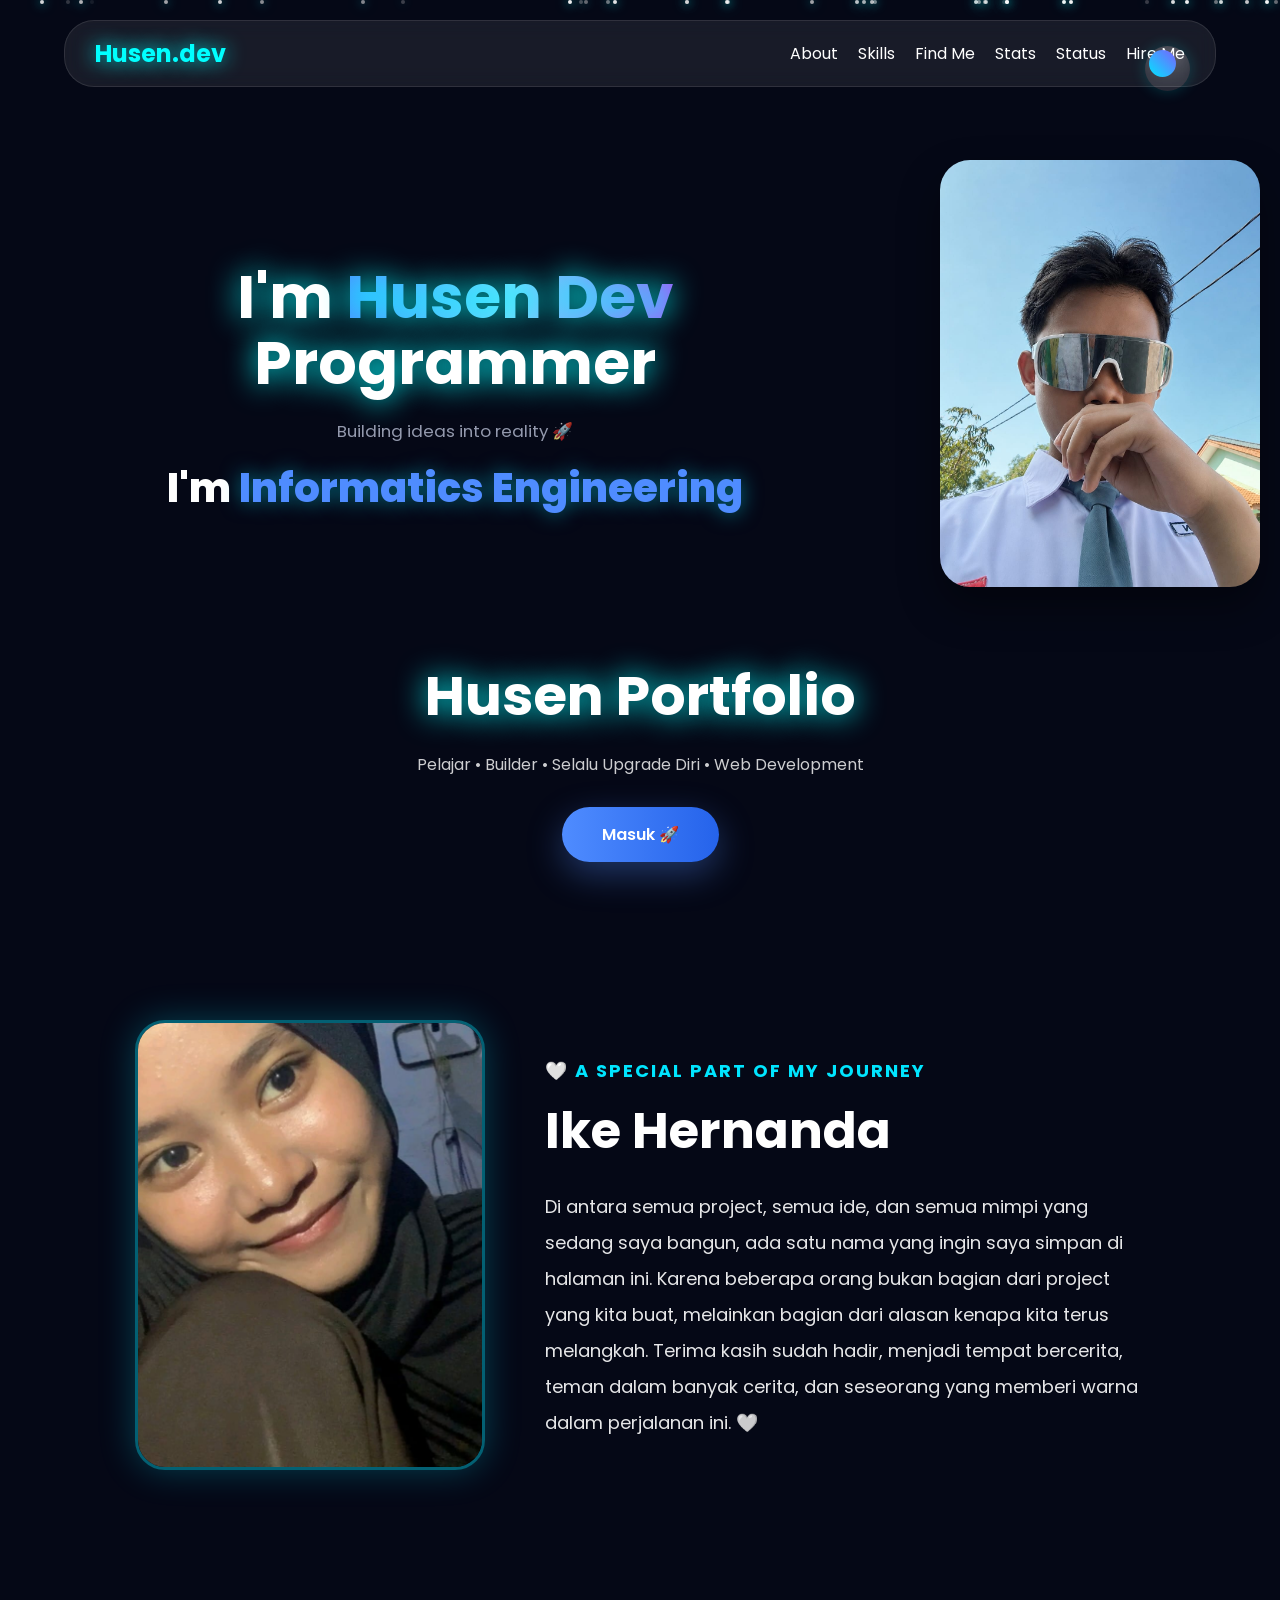
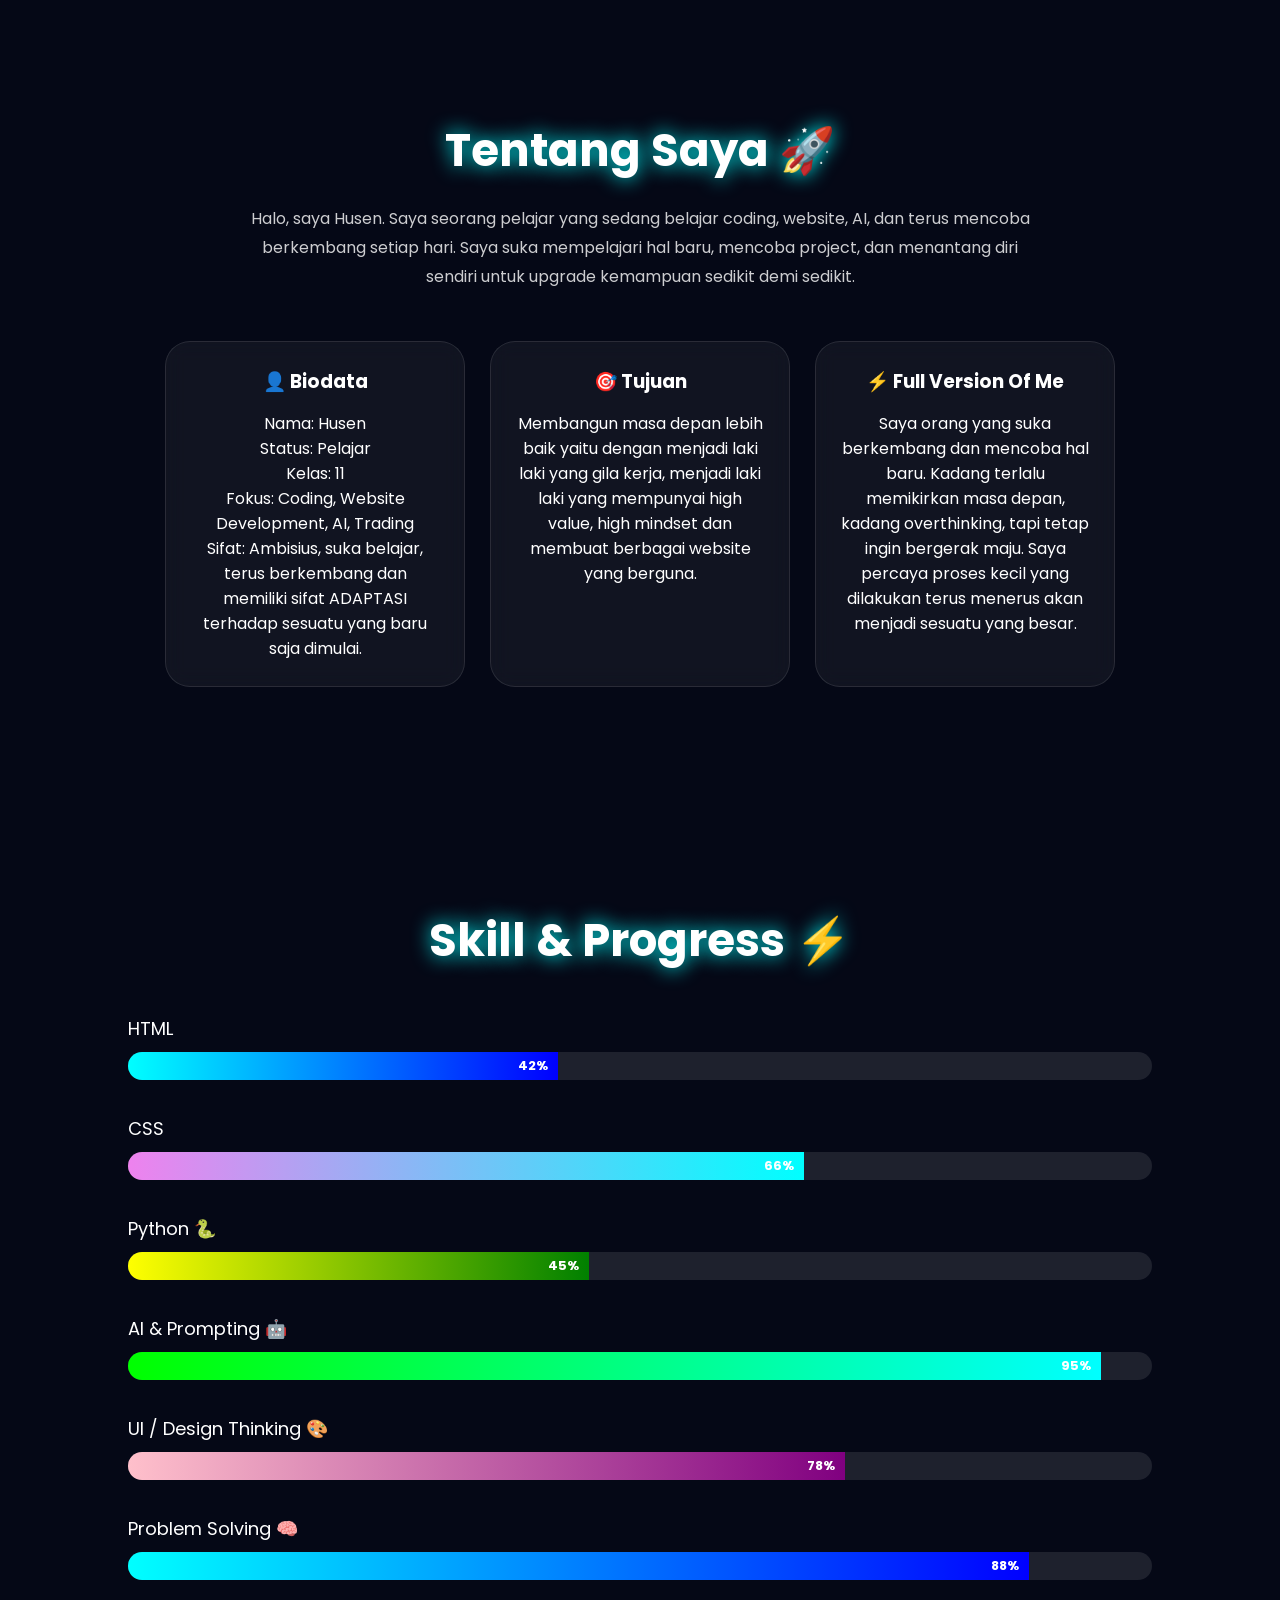
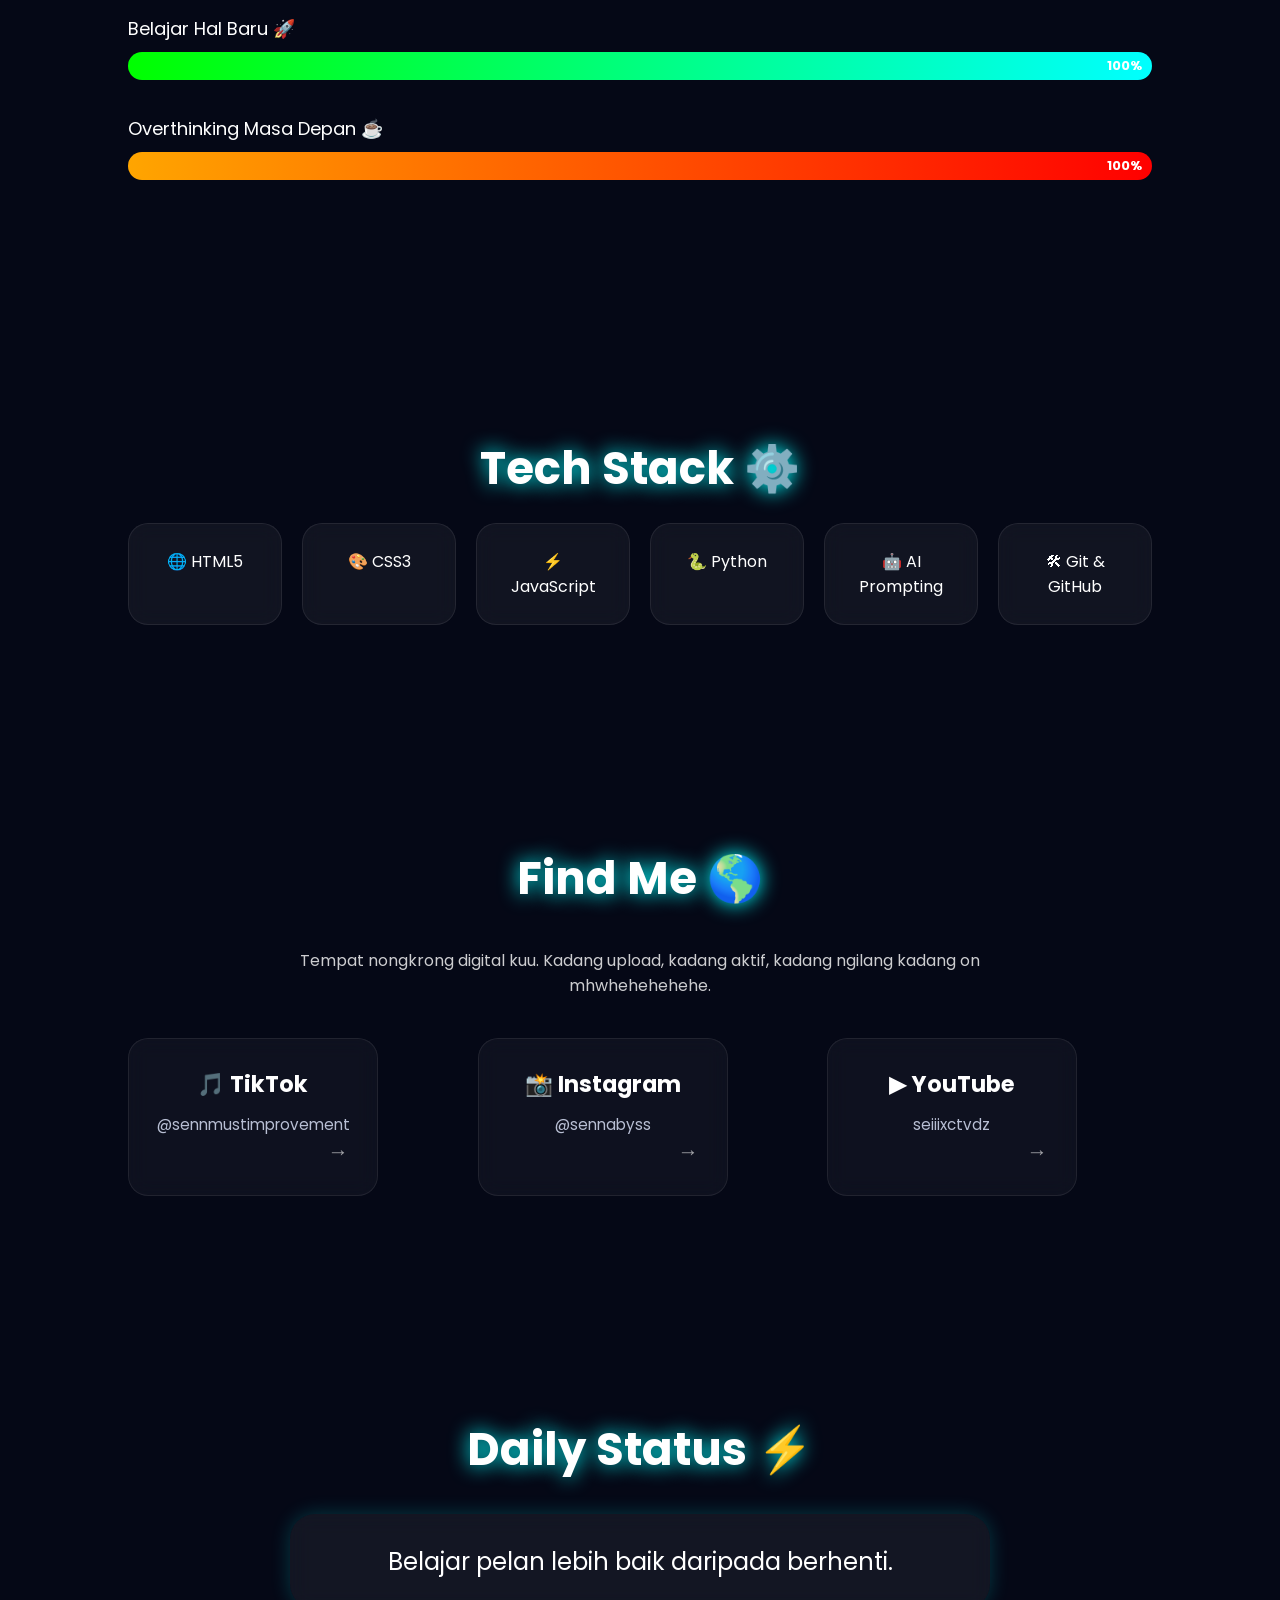
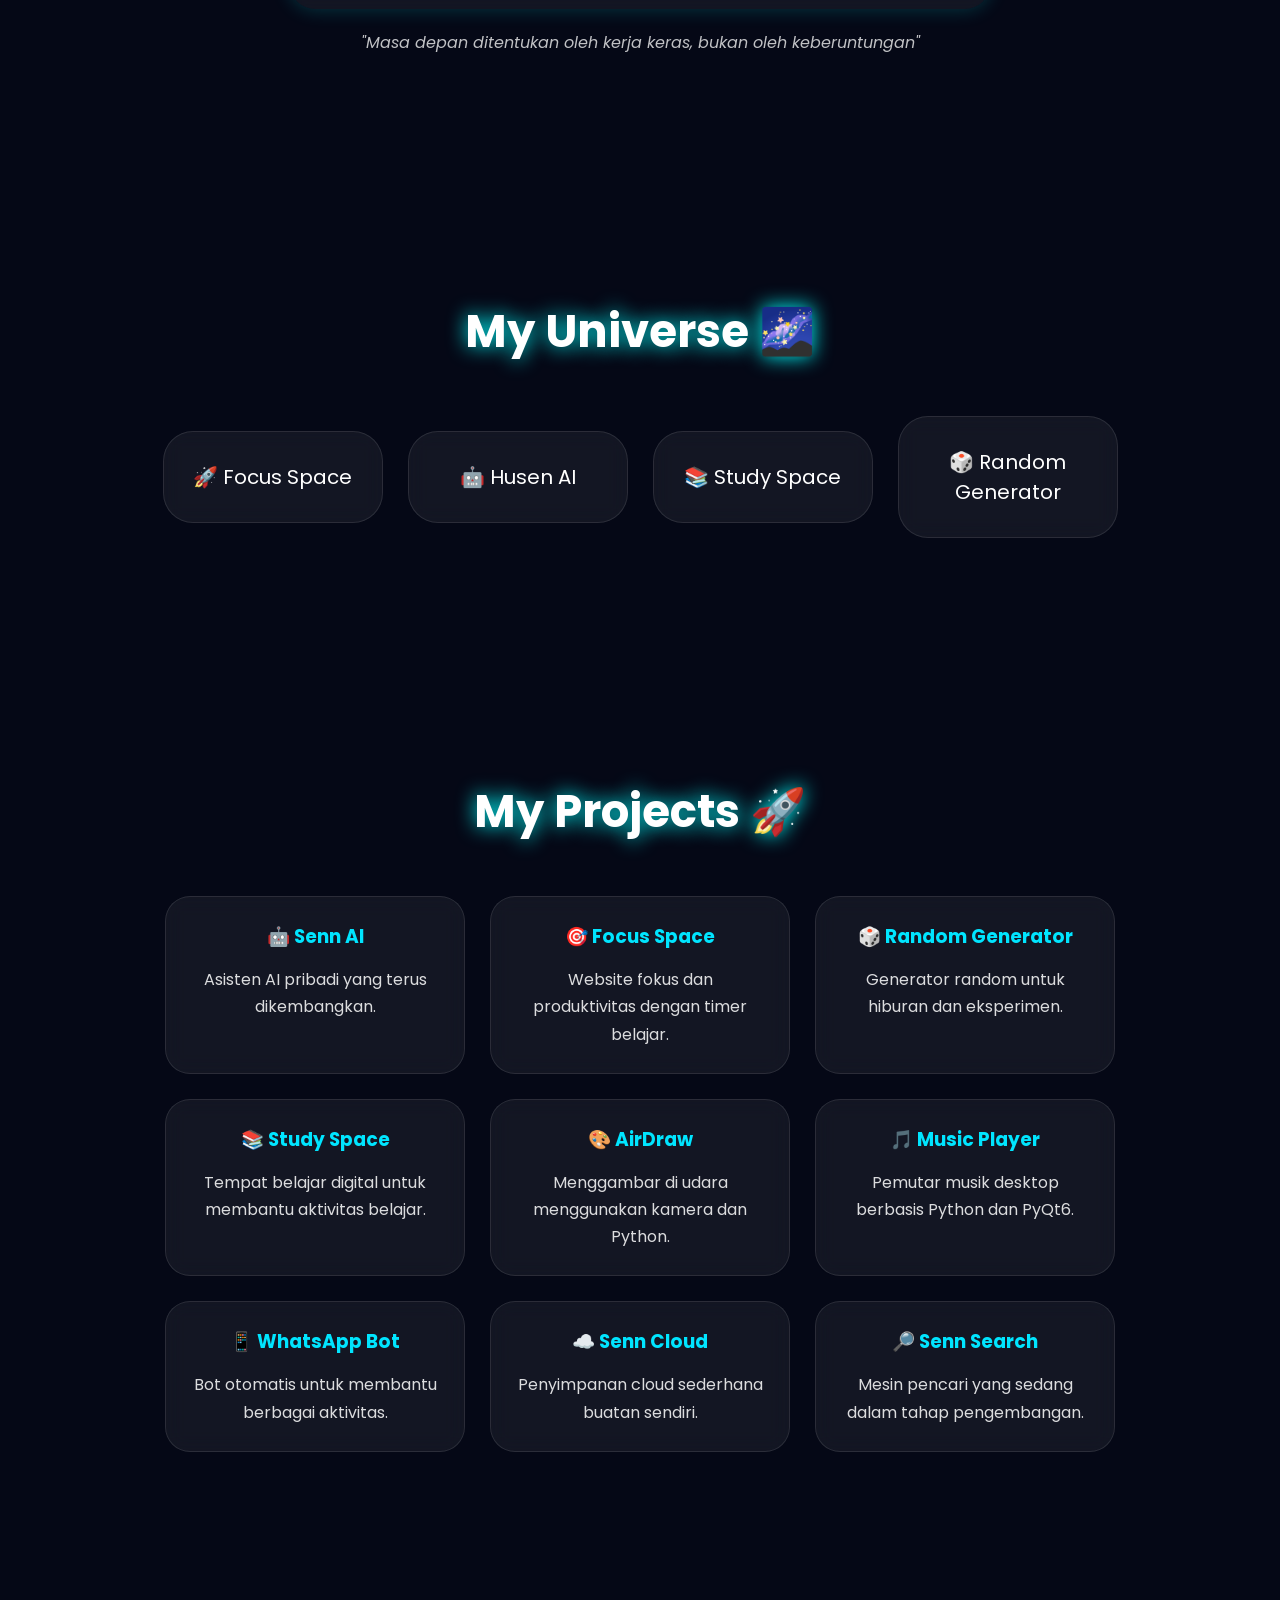
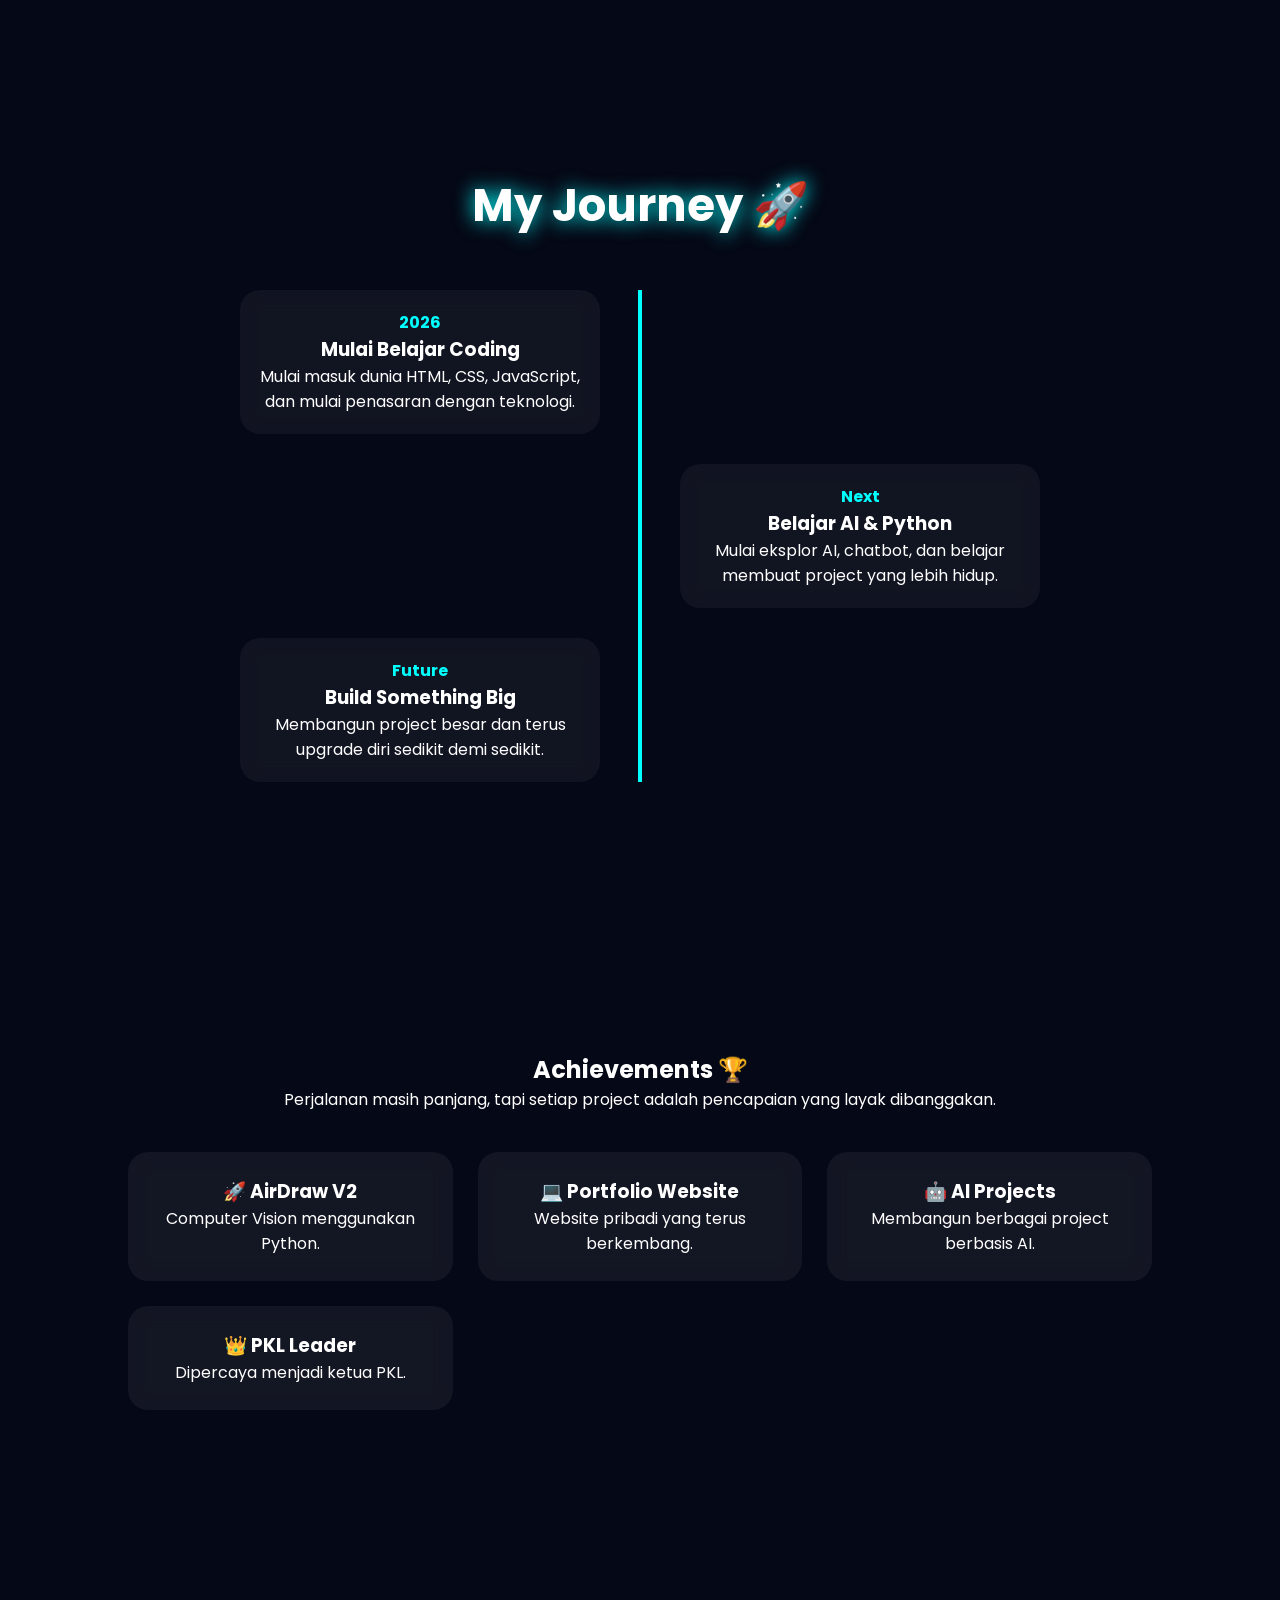
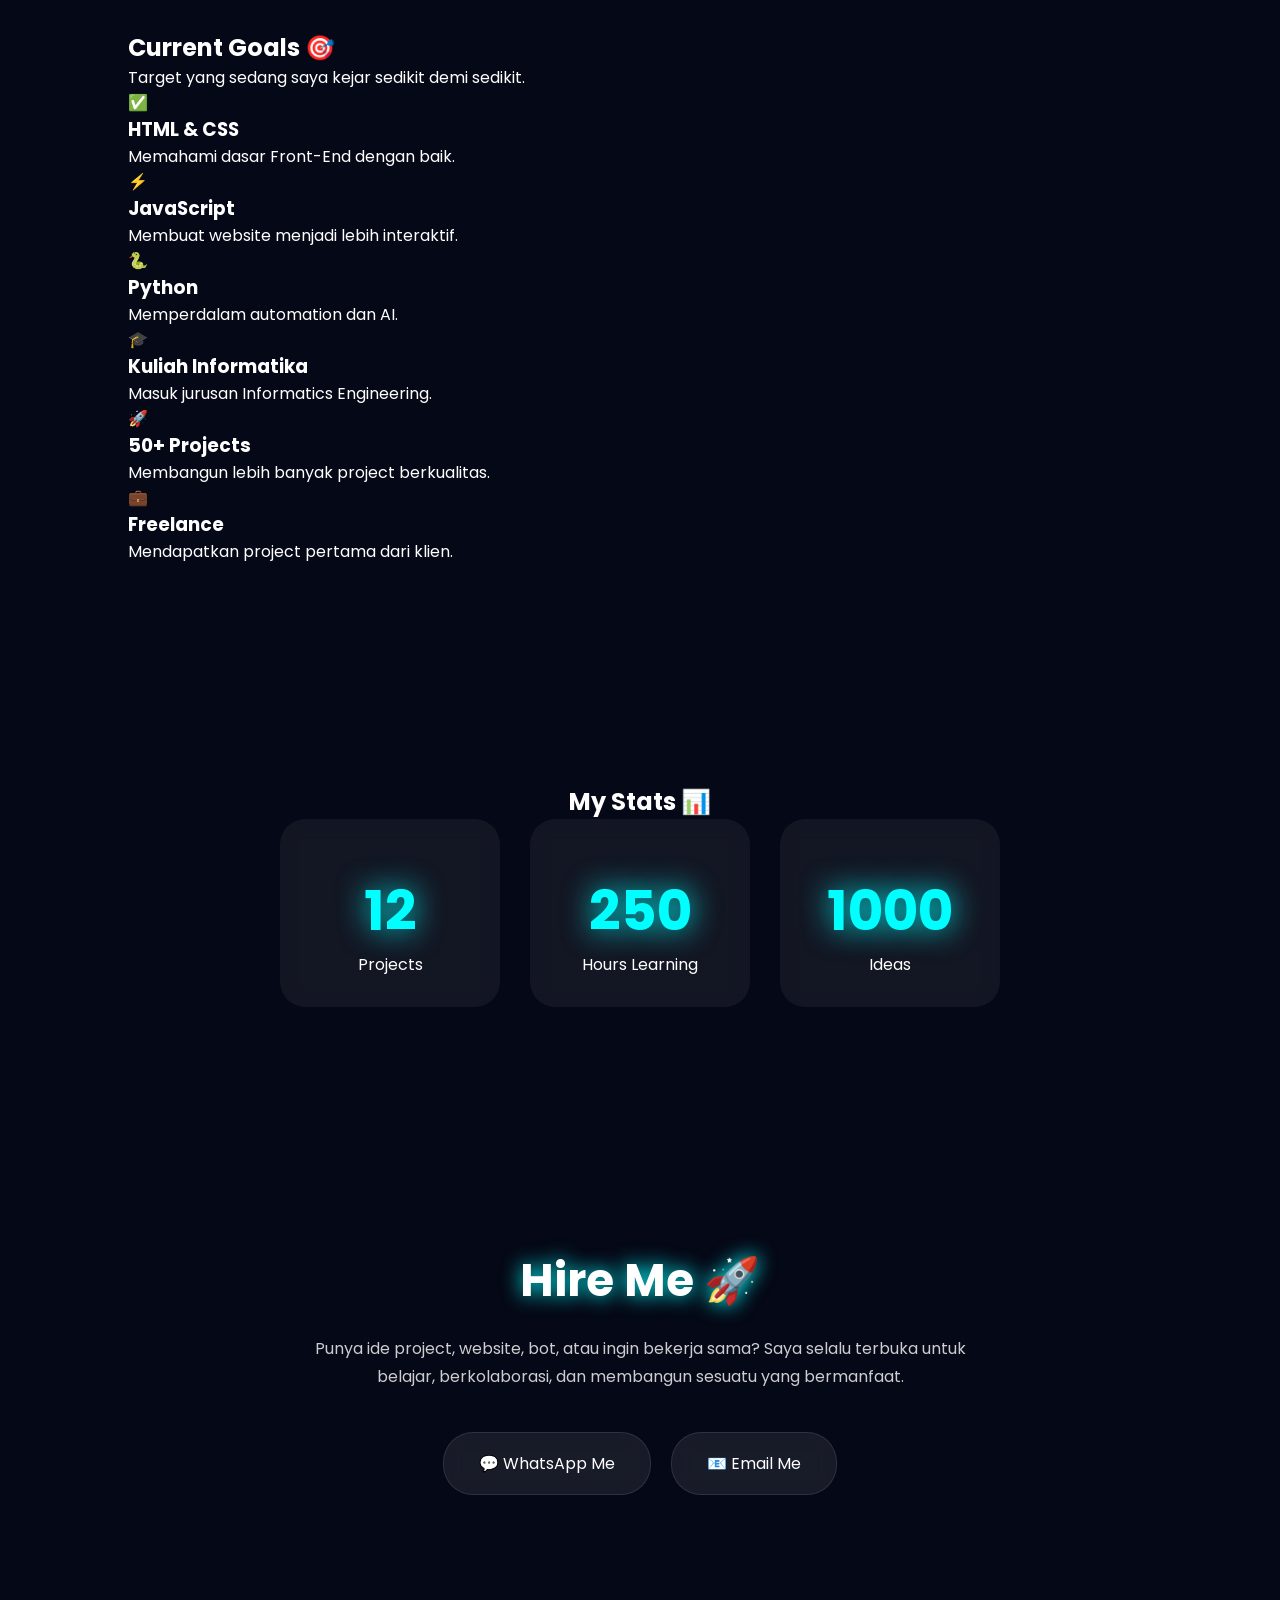
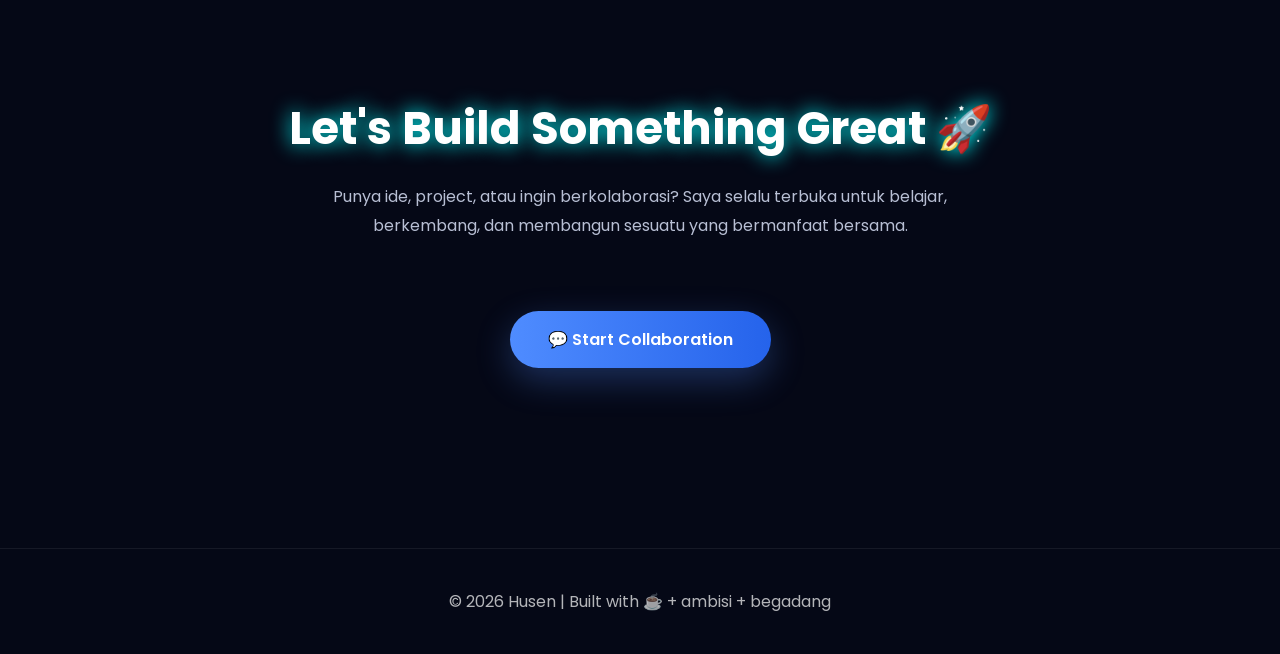
==== commit 164dc376: "Update index.html v2" ====
--- a/index.html
+++ b/index.html
@@ -497,6 +497,55 @@
 </div>
 
 </section>
+<section id="goals" class="hidden">
+
+<h2>Current Goals 🎯</h2>
+
+<p class="goals-text">
+Target yang sedang saya kejar sedikit demi sedikit.
+</p>
+
+<div class="goal-list">
+
+<div class="goal-card">
+<span>✅</span>
+<h3>HTML & CSS</h3>
+<p>Memahami dasar Front-End dengan baik.</p>
+</div>
+
+<div class="goal-card">
+<span>⚡</span>
+<h3>JavaScript</h3>
+<p>Membuat website menjadi lebih interaktif.</p>
+</div>
+
+<div class="goal-card">
+<span>🐍</span>
+<h3>Python</h3>
+<p>Memperdalam automation dan AI.</p>
+</div>
+
+<div class="goal-card">
+<span>🎓</span>
+<h3>Kuliah Informatika</h3>
+<p>Masuk jurusan Informatics Engineering.</p>
+</div>
+
+<div class="goal-card">
+<span>🚀</span>
+<h3>50+ Projects</h3>
+<p>Membangun lebih banyak project berkualitas.</p>
+</div>
+
+<div class="goal-card">
+<span>💼</span>
+<h3>Freelance</h3>
+<p>Mendapatkan project pertama dari klien.</p>
+</div>
+
+</div>
+
+</section>
   
 <section id="stats" class="hidden">
 
--- a/style.css
+++ b/style.css
@@ -2353,3 +2353,27 @@
 .tech-card p{
     color:#b8bfd4;
 }
+#achievement{
+padding:120px 10%;
+text-align:center;
+}
+
+.achievement-grid{
+display:grid;
+grid-template-columns:repeat(auto-fit,minmax(250px,1fr));
+gap:25px;
+margin-top:40px;
+}
+
+.achievement-card{
+padding:25px;
+background:rgba(255,255,255,.06);
+border-radius:20px;
+backdrop-filter:blur(10px);
+transition:.35s;
+}
+
+.achievement-card:hover{
+transform:translateY(-8px);
+box-shadow:0 0 25px cyan;
+   }
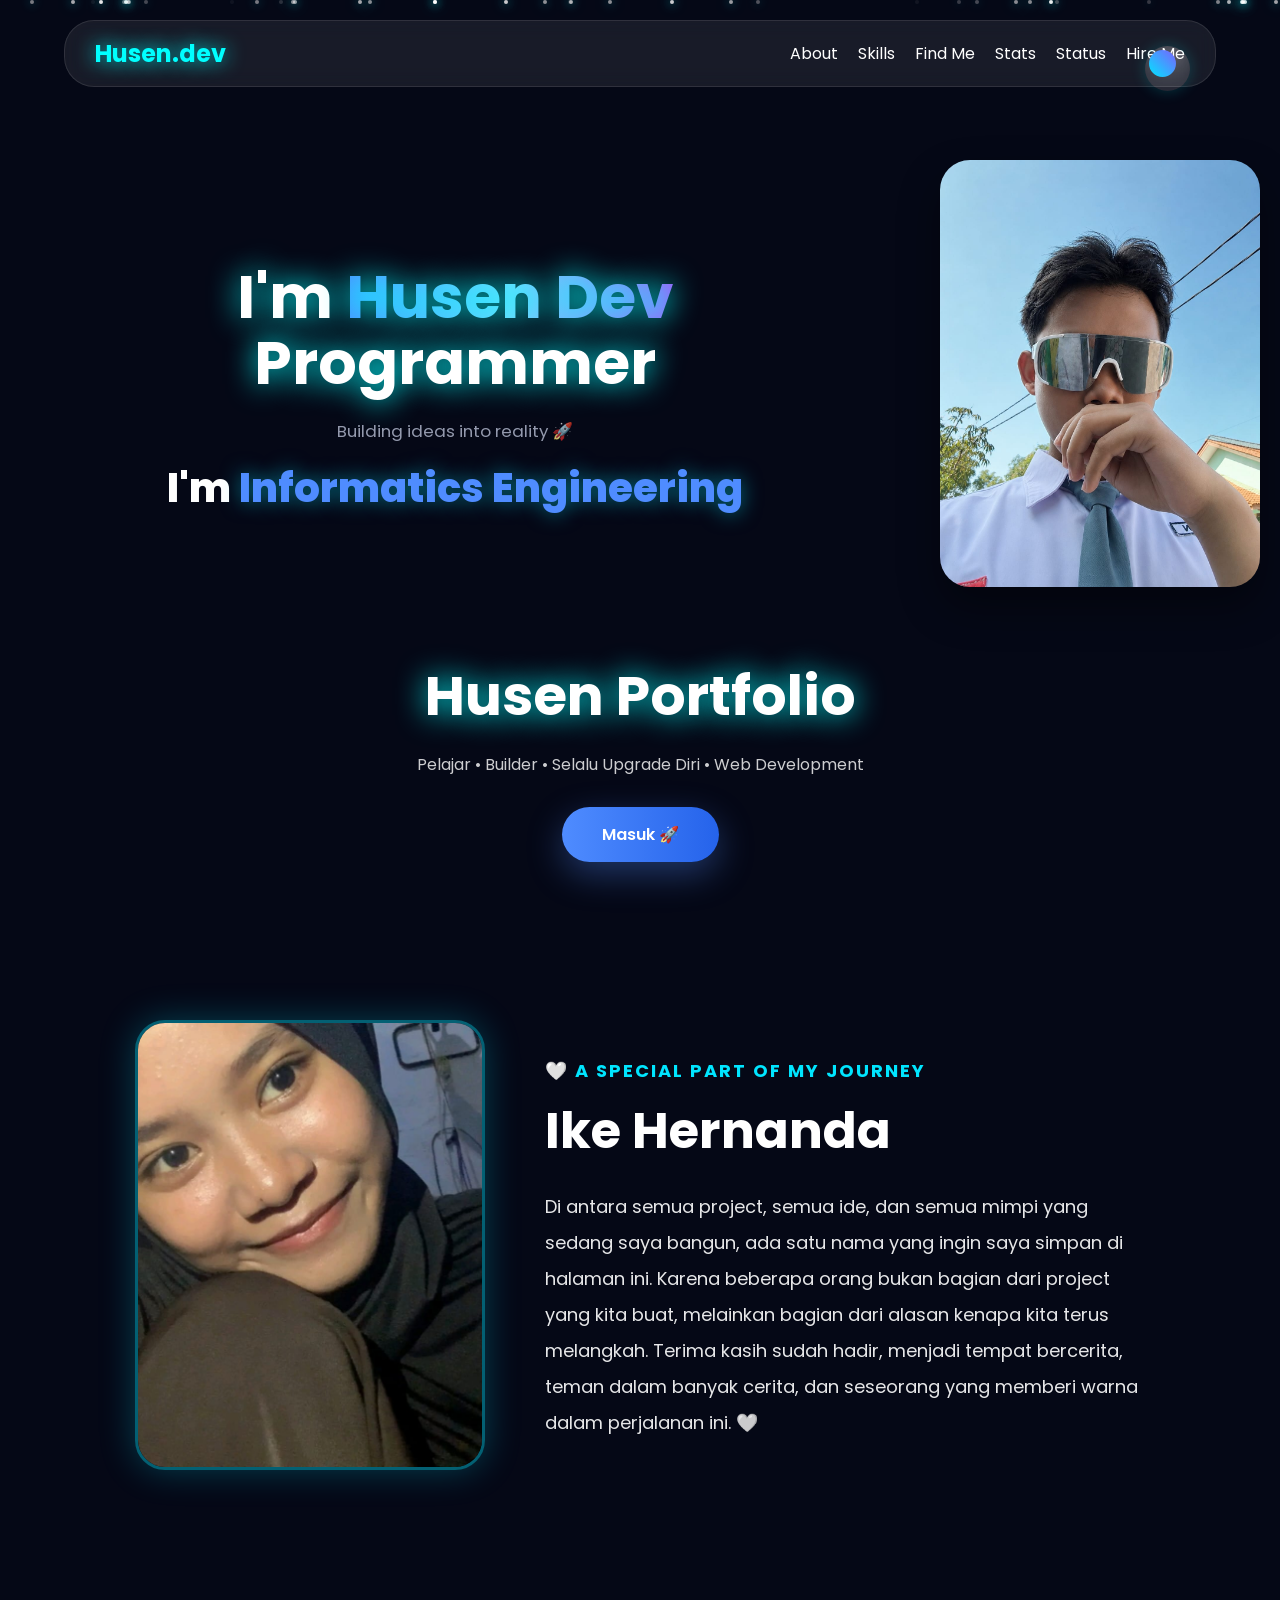
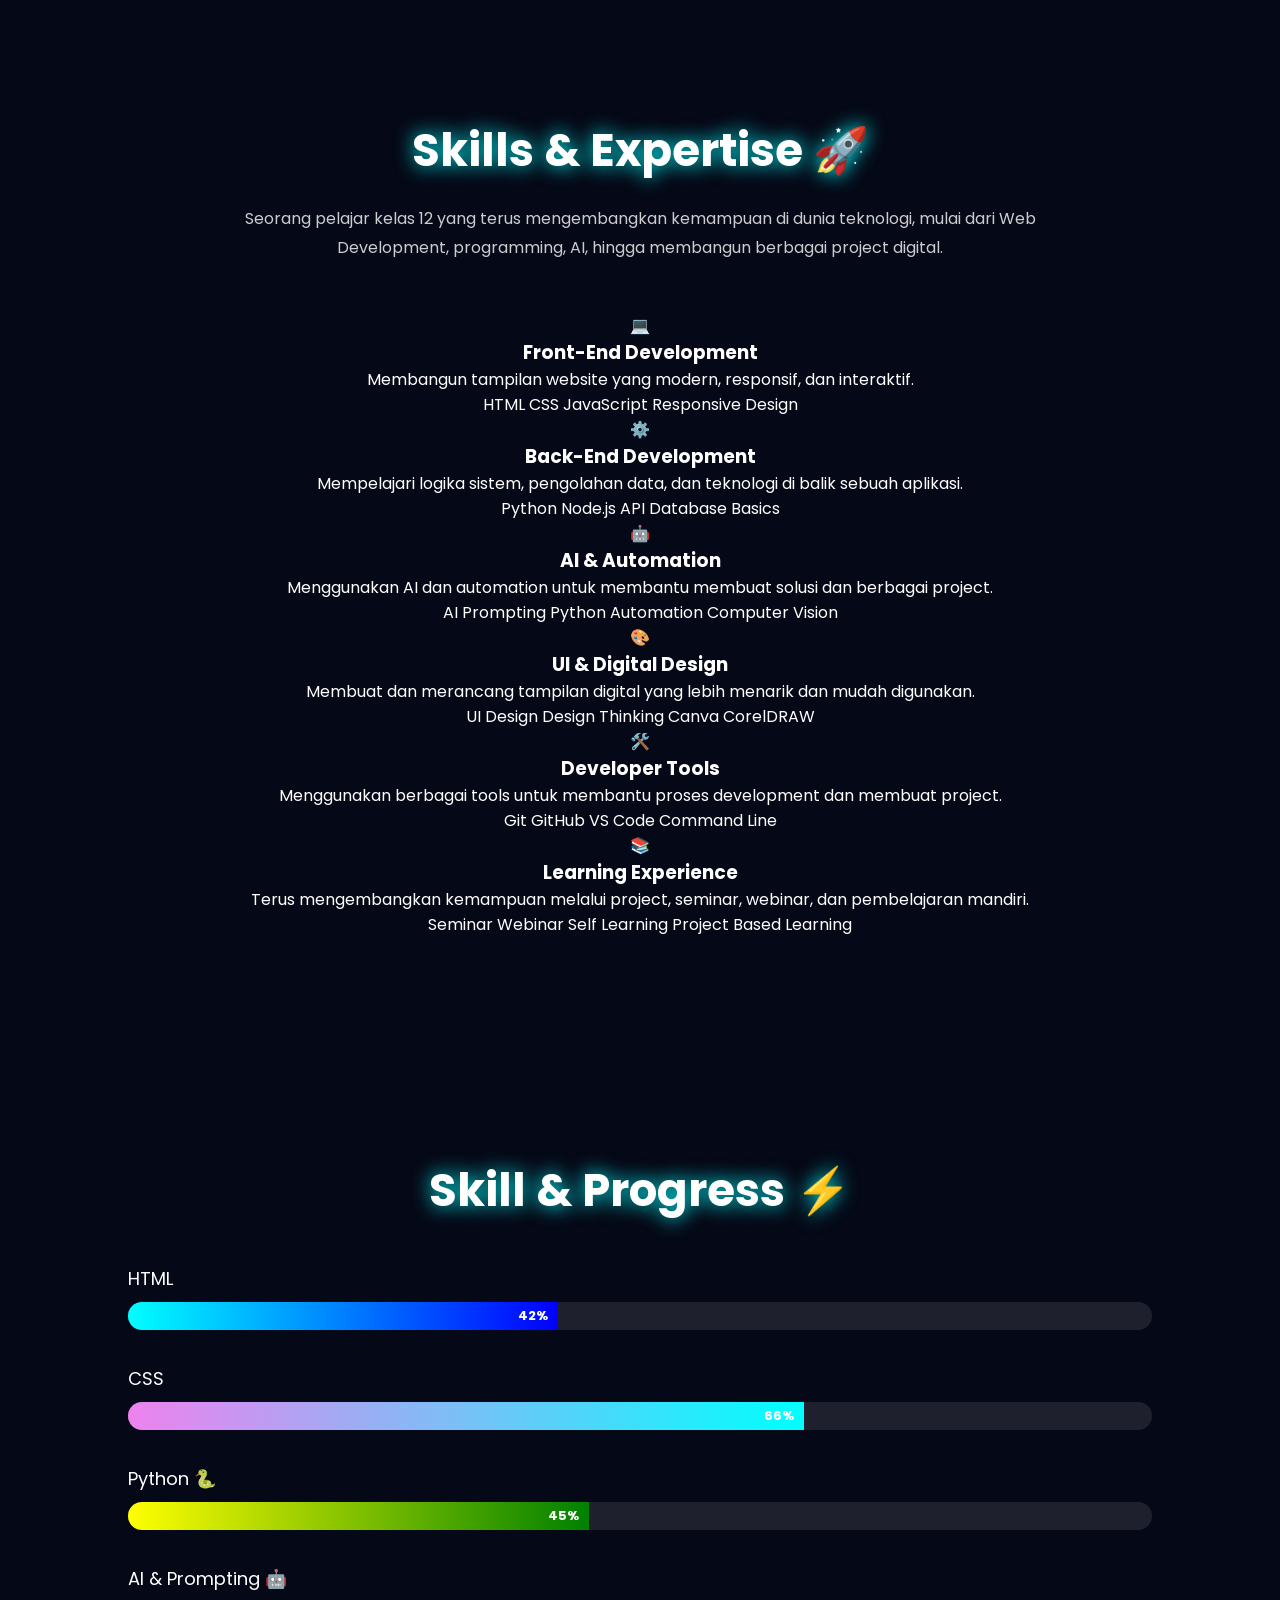
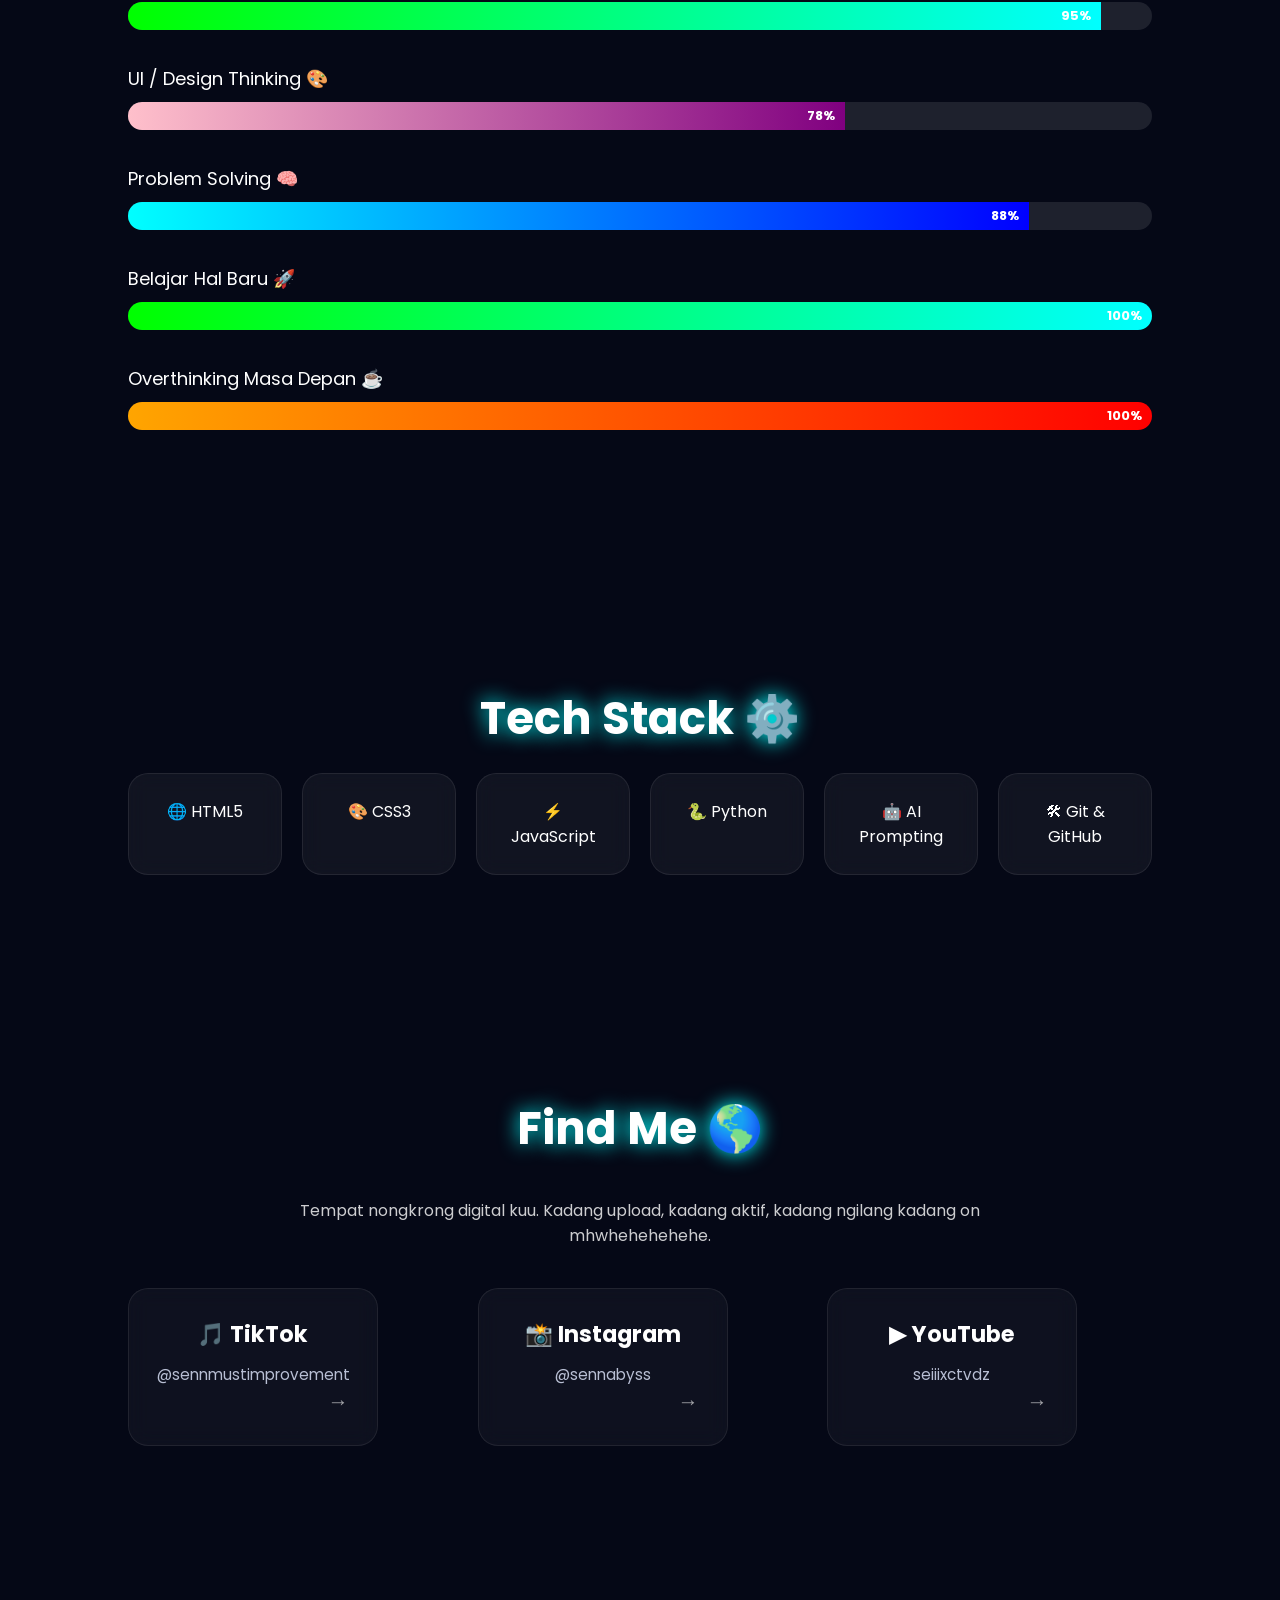
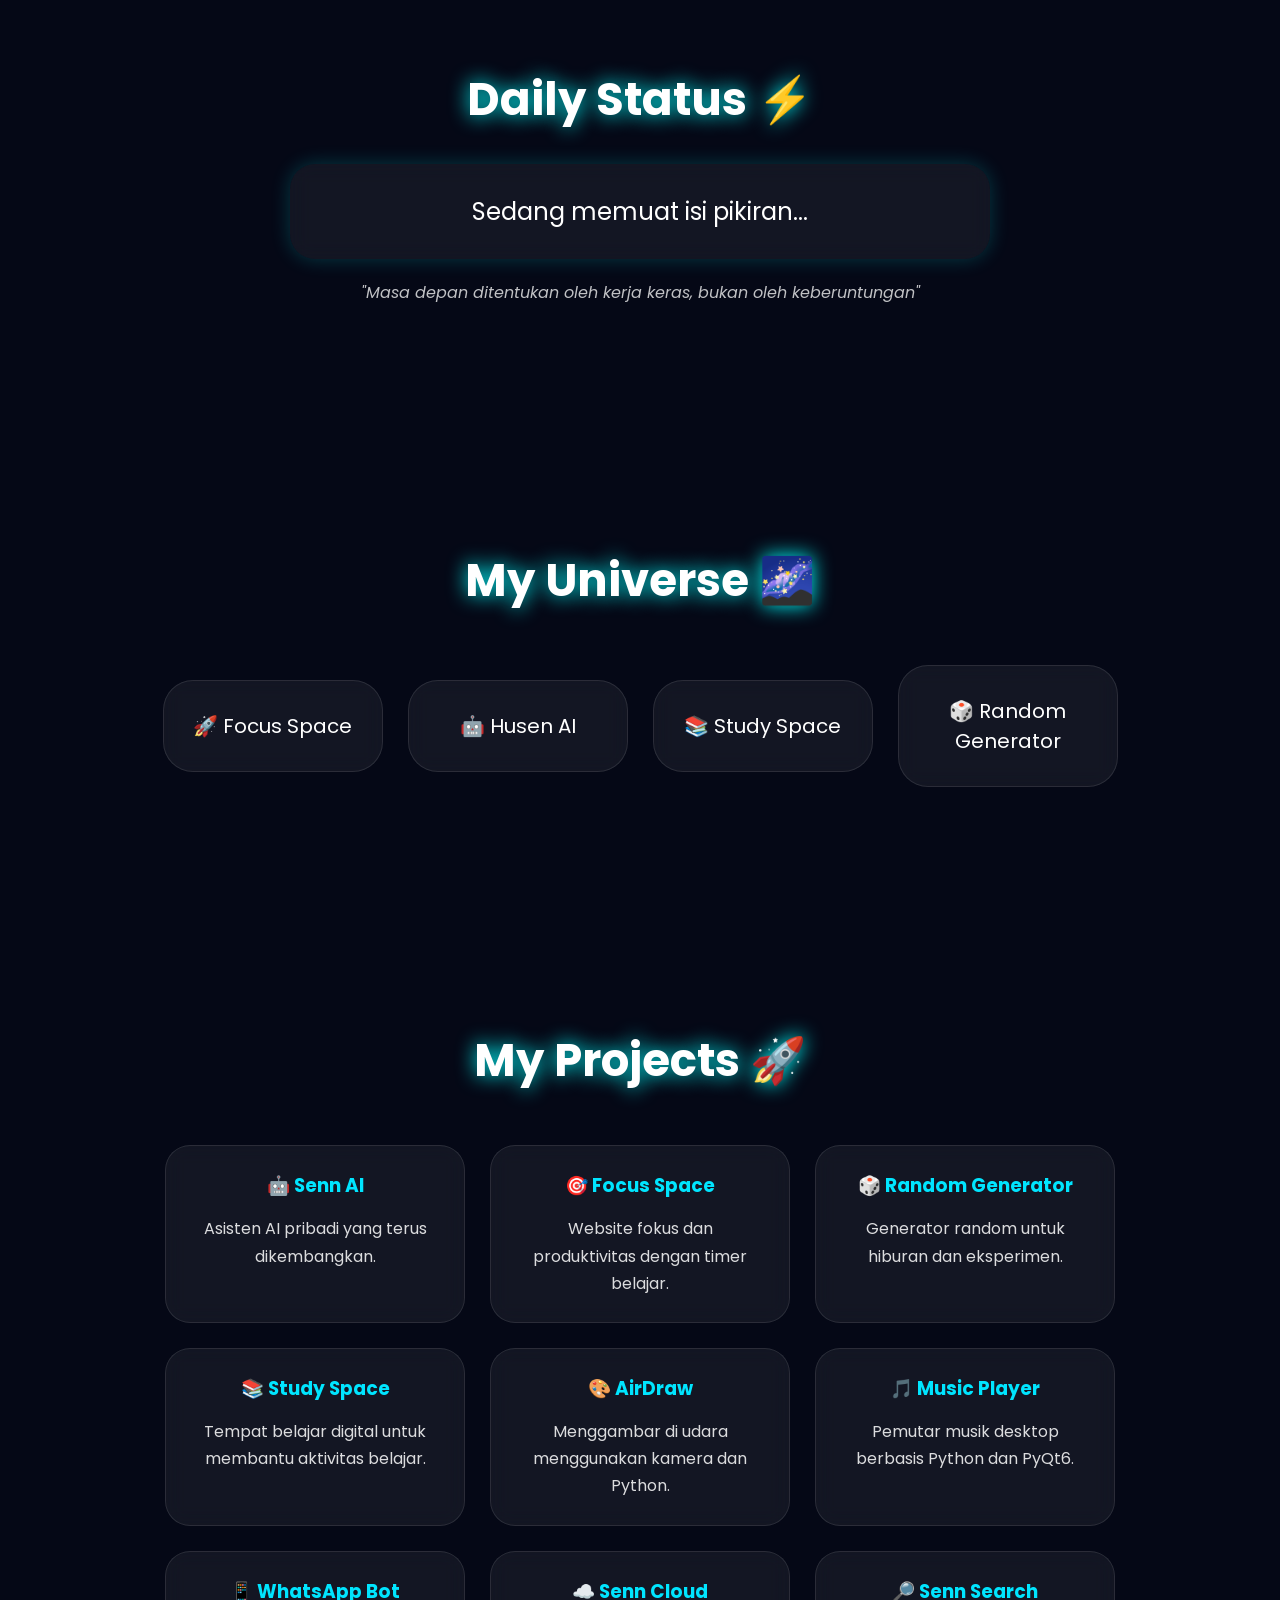
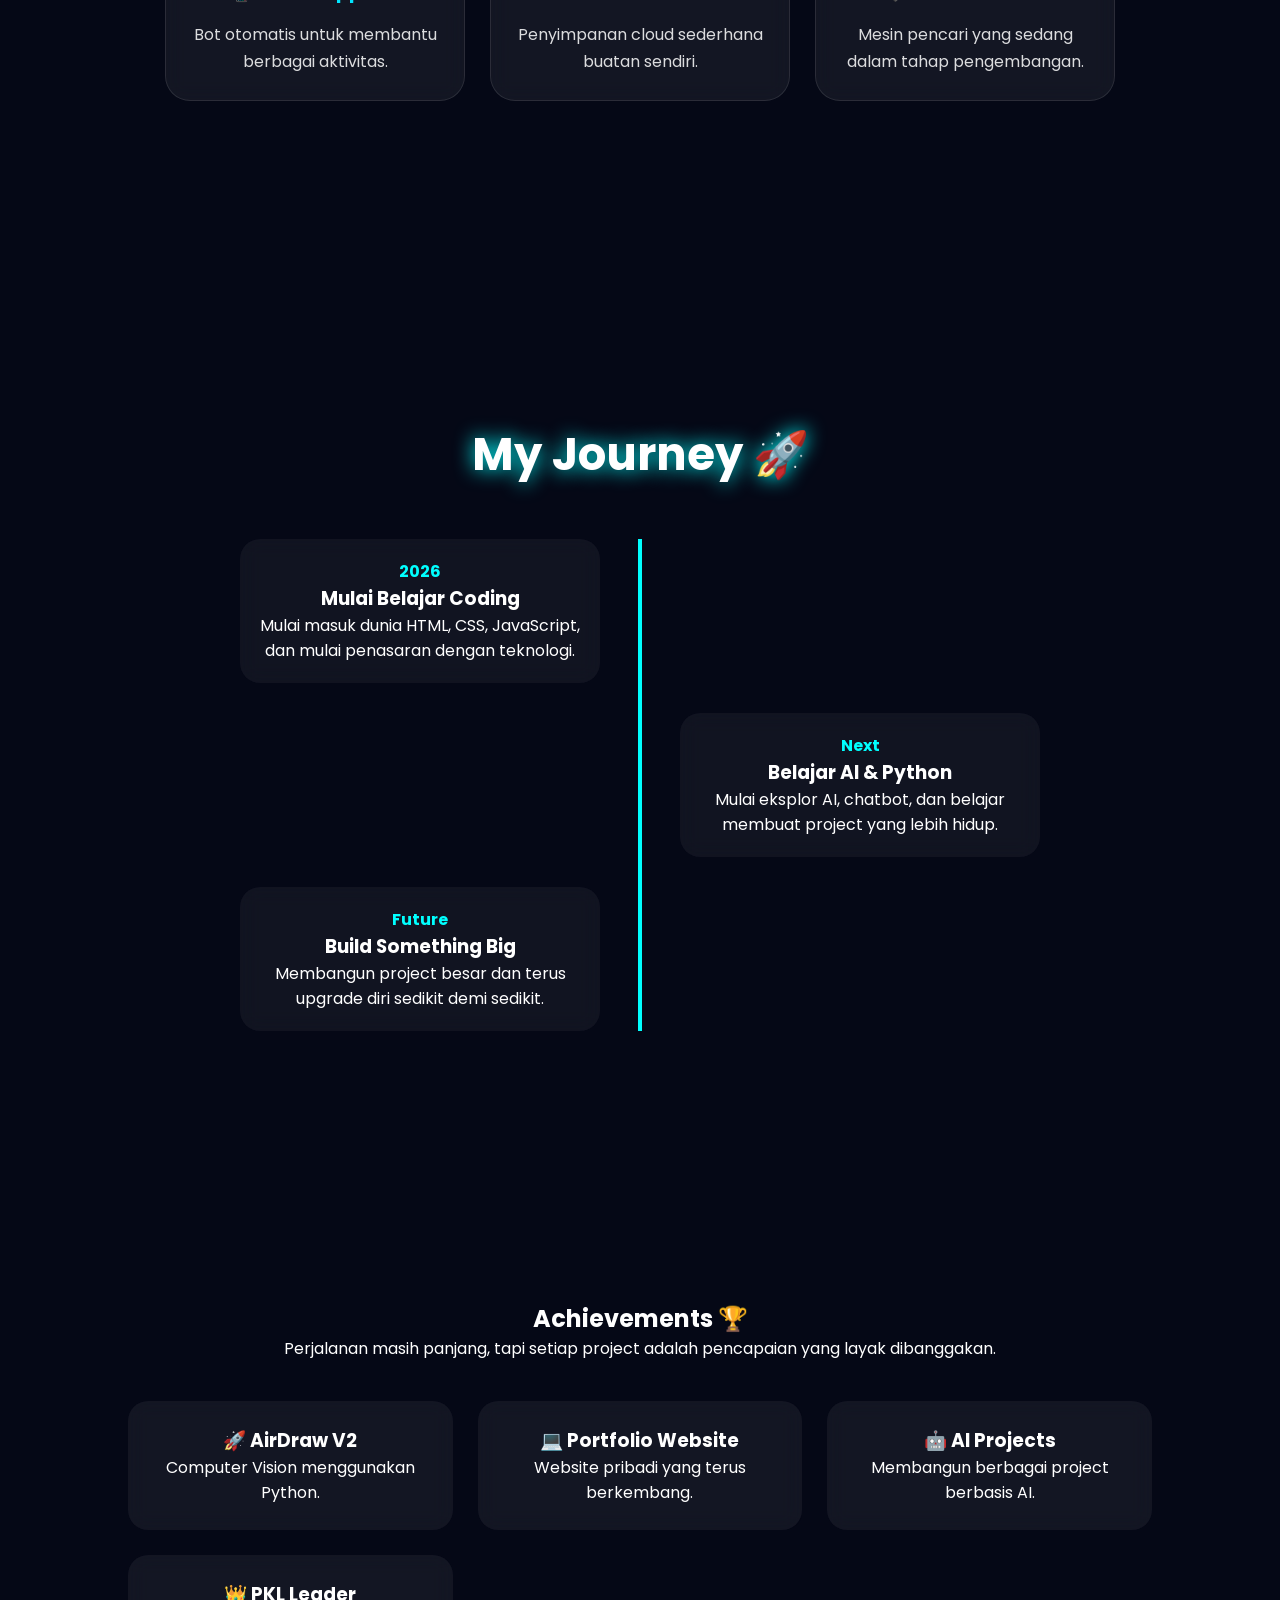
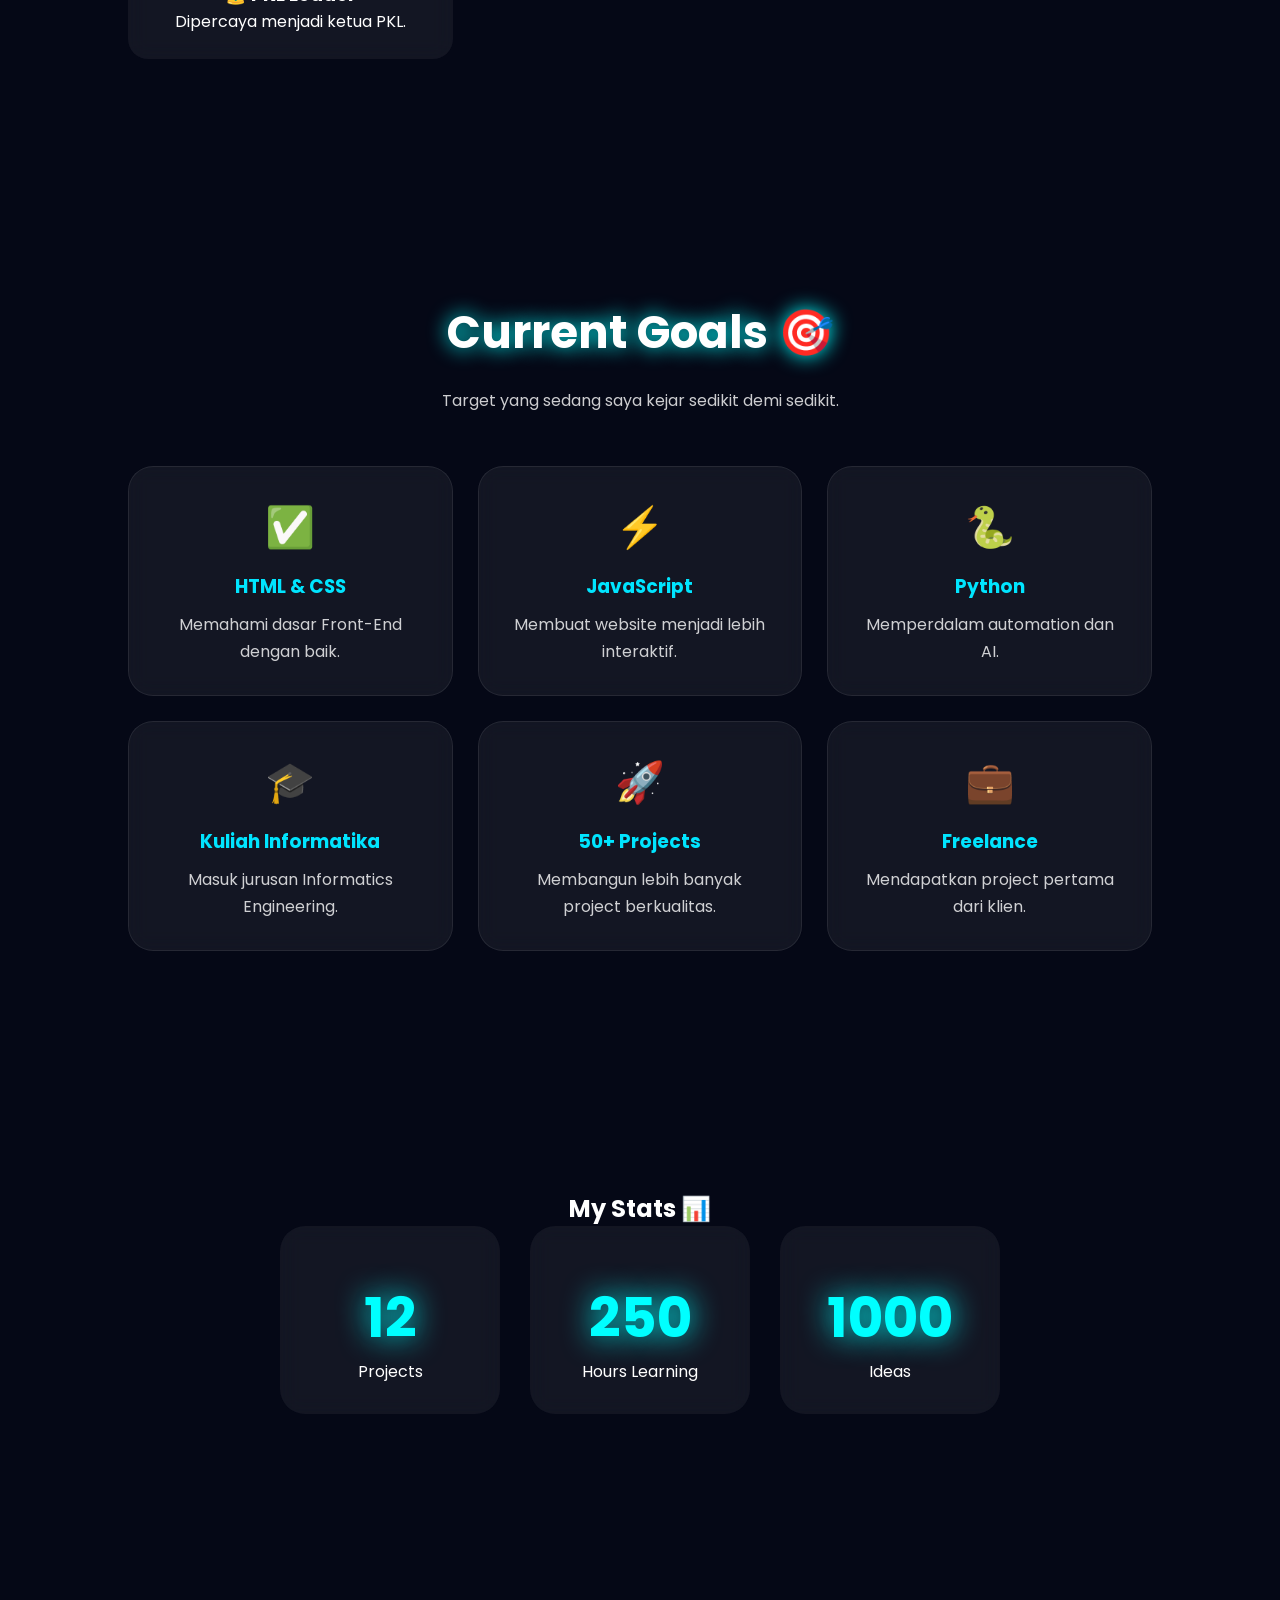
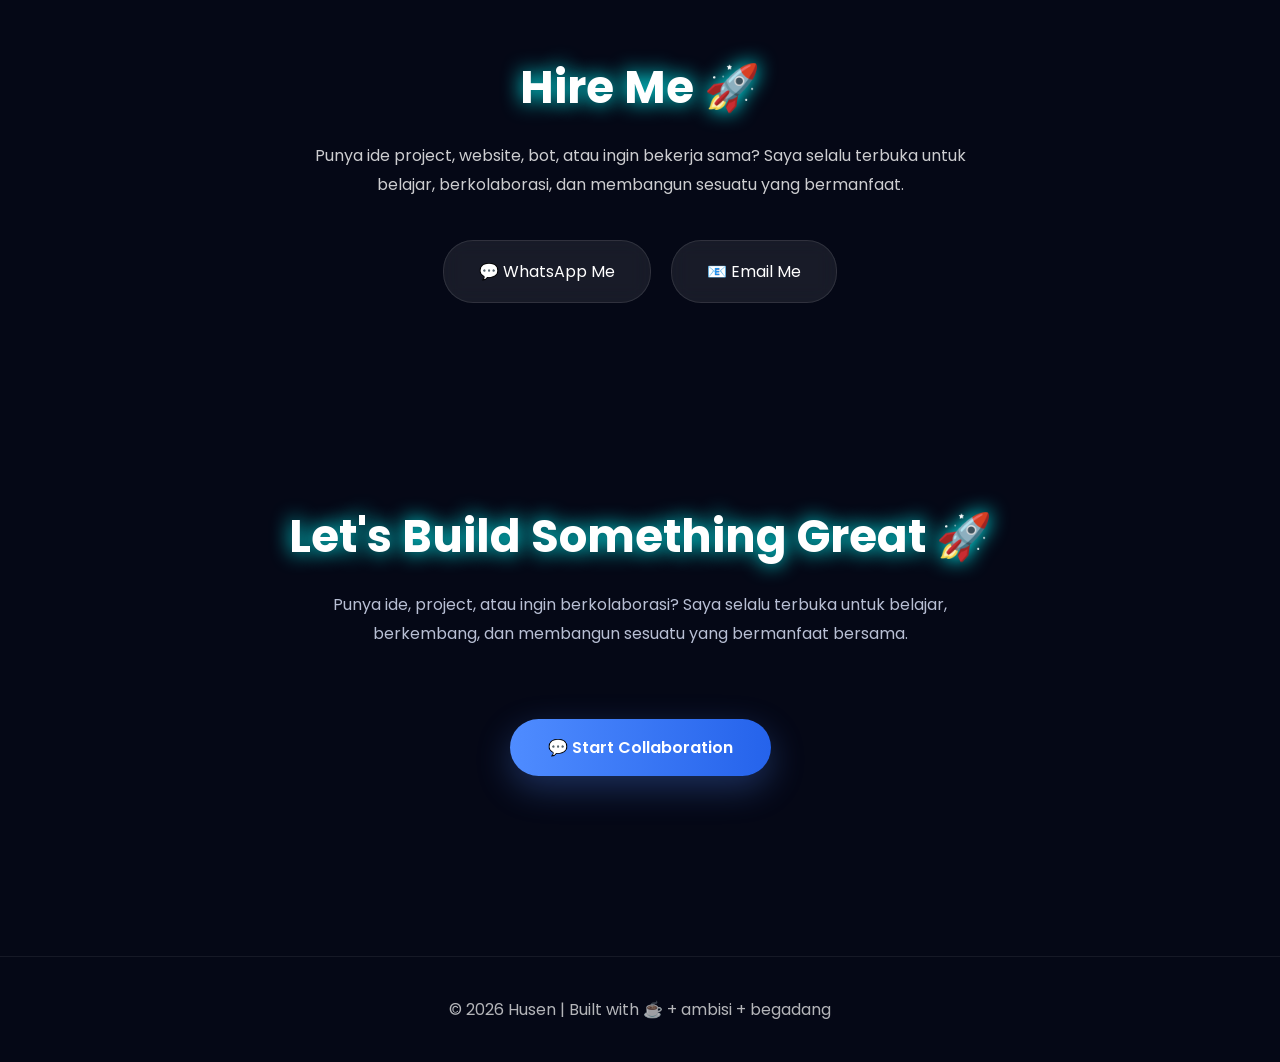
==== commit b8bb5ba8: "Update index.html" ====
--- a/index.html
+++ b/index.html
@@ -152,50 +152,112 @@
 
 <section id="about" class="hidden">
 
-<h2>Tentang Saya 🚀</h2>
+<h2>Skills & Expertise 🚀</h2>
 
 <p class="about-text">
-Halo, saya Husen. Saya seorang pelajar yang sedang belajar coding, website, AI, dan terus mencoba berkembang setiap hari.
-Saya suka mempelajari hal baru, mencoba project, dan menantang diri sendiri untuk upgrade kemampuan sedikit demi sedikit.
-</p>
-
-<div class="card-container">
-
-<div class="card">
-
-<h3>👤 Biodata</h3>
-
-<p>
-Nama: Husen <br>
-Status: Pelajar <br>
-Kelas: 11 <br>
-Fokus: Coding, Website Development, AI, Trading <br>
-Sifat: Ambisius, suka belajar, terus berkembang dan memiliki sifat ADAPTASI terhadap sesuatu yang baru saja dimulai.
-</p>
-
-</div>
-
-
-<div class="card">
-
-<h3>🎯 Tujuan</h3>
-
-<p>
-Membangun masa depan lebih baik yaitu dengan menjadi laki laki yang gila kerja, menjadi laki laki yang mempunyai high value, high mindset dan membuat berbagai website yang berguna.
-</p>
-
-</div>
-
-
-<div class="card">
-
-<h3>⚡ Full Version Of Me</h3>
-
-<p>
-Saya orang yang suka berkembang dan mencoba hal baru.
-Kadang terlalu memikirkan masa depan, kadang overthinking, tapi tetap ingin bergerak maju.
-Saya percaya proses kecil yang dilakukan terus menerus akan menjadi sesuatu yang besar.
-</p>
+Seorang pelajar kelas 12 yang terus mengembangkan kemampuan di dunia teknologi,
+mulai dari Web Development, programming, AI, hingga membangun berbagai project digital.
+</p>
+
+<div class="expertise-grid">
+
+<div class="expertise-card">
+<div class="expertise-icon">💻</div>
+
+<h3>Front-End Development</h3>
+
+<p>
+Membangun tampilan website yang modern, responsif, dan interaktif.
+</p>
+
+<span>HTML</span>
+<span>CSS</span>
+<span>JavaScript</span>
+<span>Responsive Design</span>
+
+</div>
+
+
+<div class="expertise-card">
+<div class="expertise-icon">⚙️</div>
+
+<h3>Back-End Development</h3>
+
+<p>
+Mempelajari logika sistem, pengolahan data, dan teknologi di balik sebuah aplikasi.
+</p>
+
+<span>Python</span>
+<span>Node.js</span>
+<span>API</span>
+<span>Database Basics</span>
+
+</div>
+
+
+<div class="expertise-card">
+<div class="expertise-icon">🤖</div>
+
+<h3>AI & Automation</h3>
+
+<p>
+Menggunakan AI dan automation untuk membantu membuat solusi dan berbagai project.
+</p>
+
+<span>AI Prompting</span>
+<span>Python Automation</span>
+<span>Computer Vision</span>
+
+</div>
+
+
+<div class="expertise-card">
+<div class="expertise-icon">🎨</div>
+
+<h3>UI & Digital Design</h3>
+
+<p>
+Membuat dan merancang tampilan digital yang lebih menarik dan mudah digunakan.
+</p>
+
+<span>UI Design</span>
+<span>Design Thinking</span>
+<span>Canva</span>
+<span>CorelDRAW</span>
+
+</div>
+
+
+<div class="expertise-card">
+<div class="expertise-icon">🛠️</div>
+
+<h3>Developer Tools</h3>
+
+<p>
+Menggunakan berbagai tools untuk membantu proses development dan membuat project.
+</p>
+
+<span>Git</span>
+<span>GitHub</span>
+<span>VS Code</span>
+<span>Command Line</span>
+
+</div>
+
+
+<div class="expertise-card">
+<div class="expertise-icon">📚</div>
+
+<h3>Learning Experience</h3>
+
+<p>
+Terus mengembangkan kemampuan melalui project, seminar, webinar, dan pembelajaran mandiri.
+</p>
+
+<span>Seminar</span>
+<span>Webinar</span>
+<span>Self Learning</span>
+<span>Project Based Learning</span>
 
 </div>
 
--- a/style.css
+++ b/style.css
@@ -2377,3 +2377,60 @@
 transform:translateY(-8px);
 box-shadow:0 0 25px cyan;
    }
+/* =========================
+   CURRENT GOALS
+========================= */
+
+#goals{
+padding:120px 10%;
+text-align:center;
+}
+
+#goals h2{
+font-size:45px;
+margin-bottom:20px;
+text-shadow:0 0 20px cyan;
+}
+
+.goals-text{
+max-width:700px;
+margin:0 auto 50px;
+opacity:.8;
+line-height:1.8;
+}
+
+.goal-list{
+display:grid;
+grid-template-columns:repeat(auto-fit,minmax(250px,1fr));
+gap:25px;
+}
+
+.goal-card{
+padding:30px;
+background:rgba(255,255,255,.06);
+border:1px solid rgba(255,255,255,.08);
+border-radius:25px;
+backdrop-filter:blur(10px);
+transition:.35s;
+}
+
+.goal-card:hover{
+transform:translateY(-10px);
+box-shadow:0 0 30px cyan;
+}
+
+.goal-card span{
+font-size:40px;
+display:block;
+margin-bottom:15px;
+}
+
+.goal-card h3{
+margin-bottom:10px;
+color:#00e5ff;
+}
+
+.goal-card p{
+opacity:.8;
+line-height:1.7;
+}
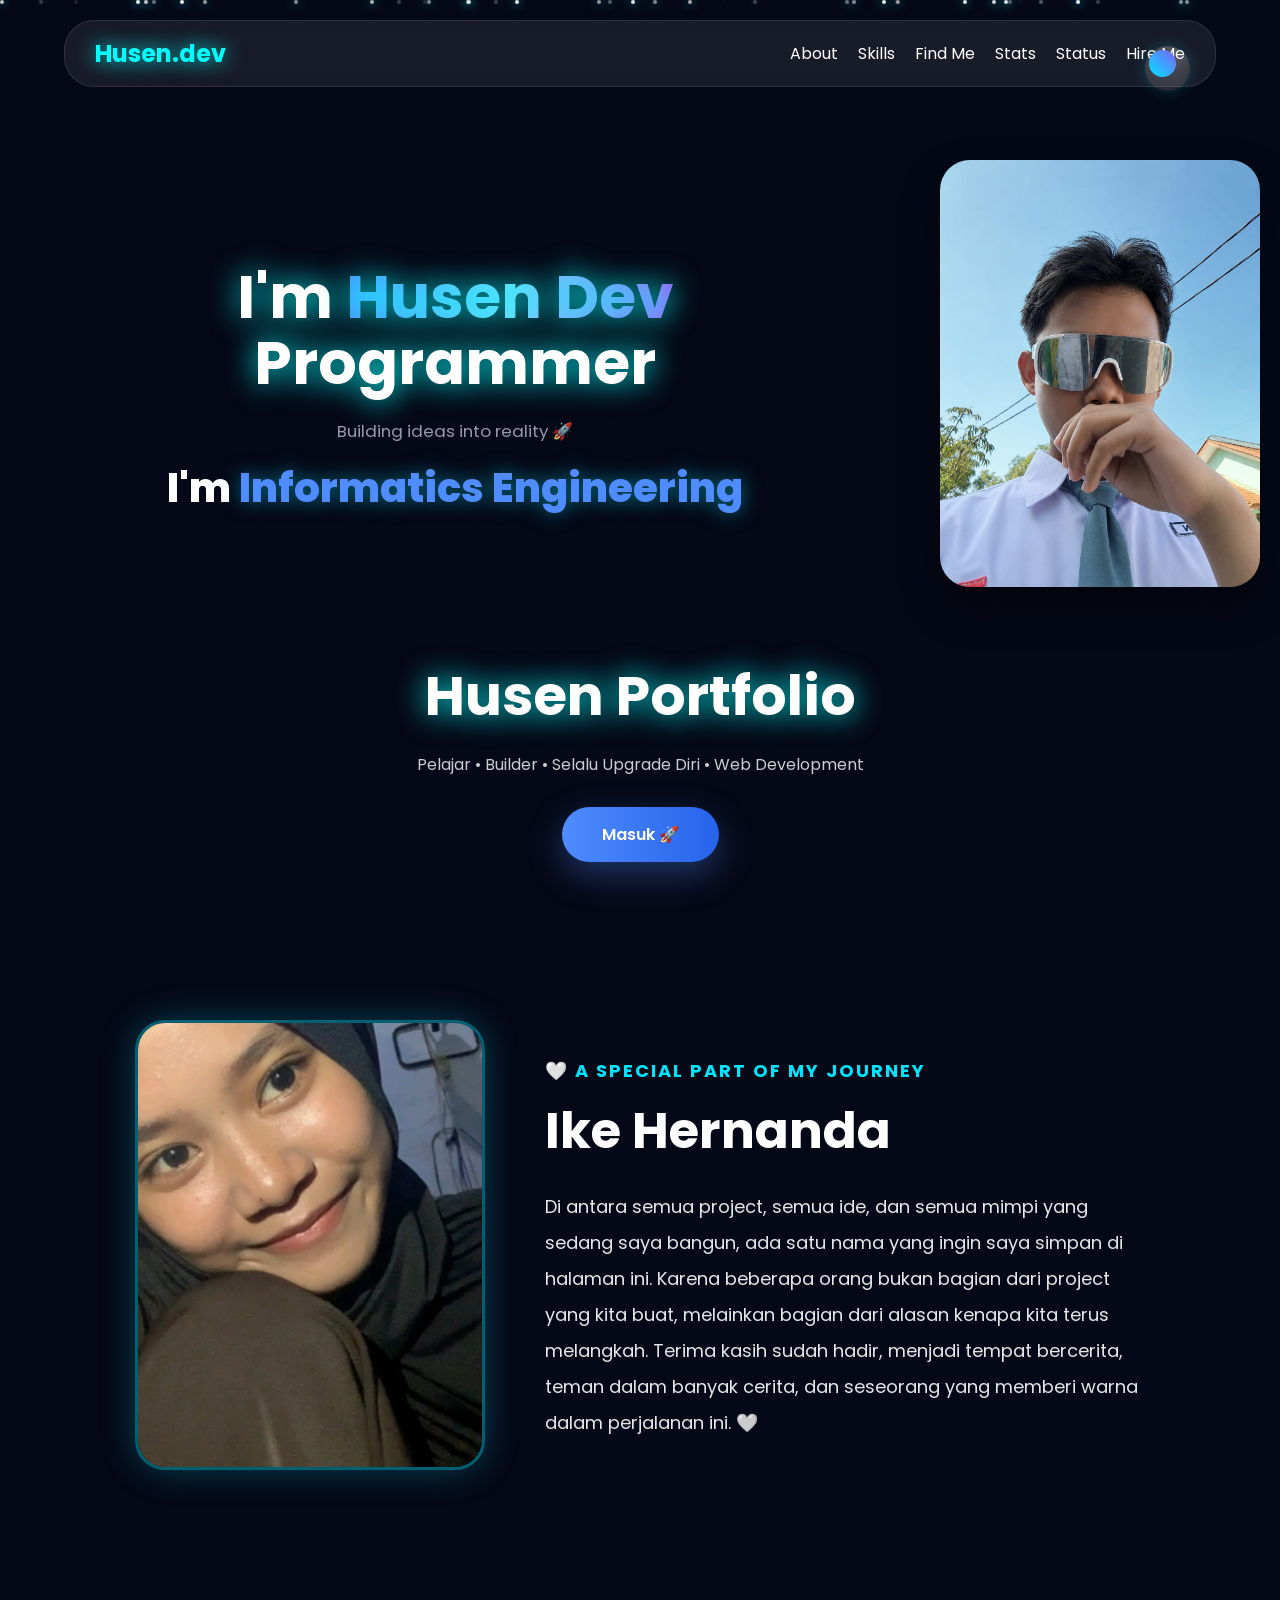
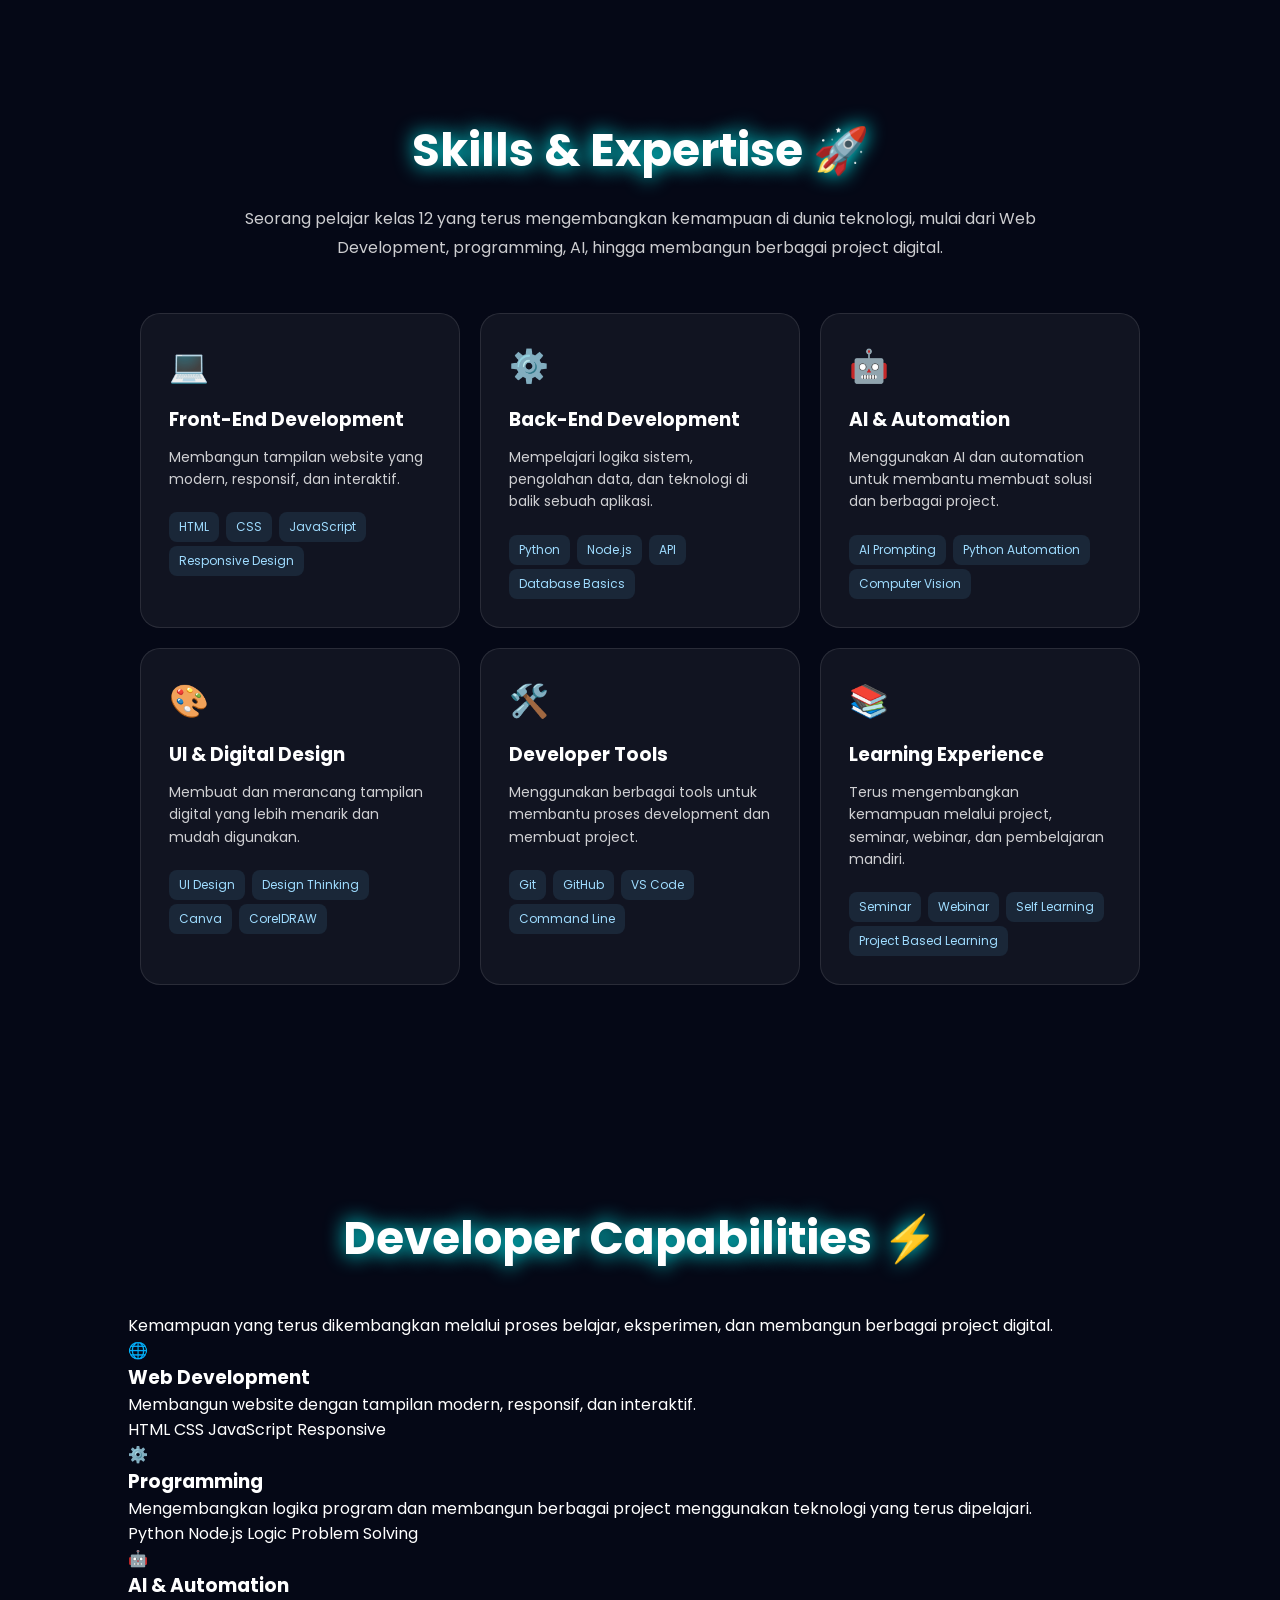
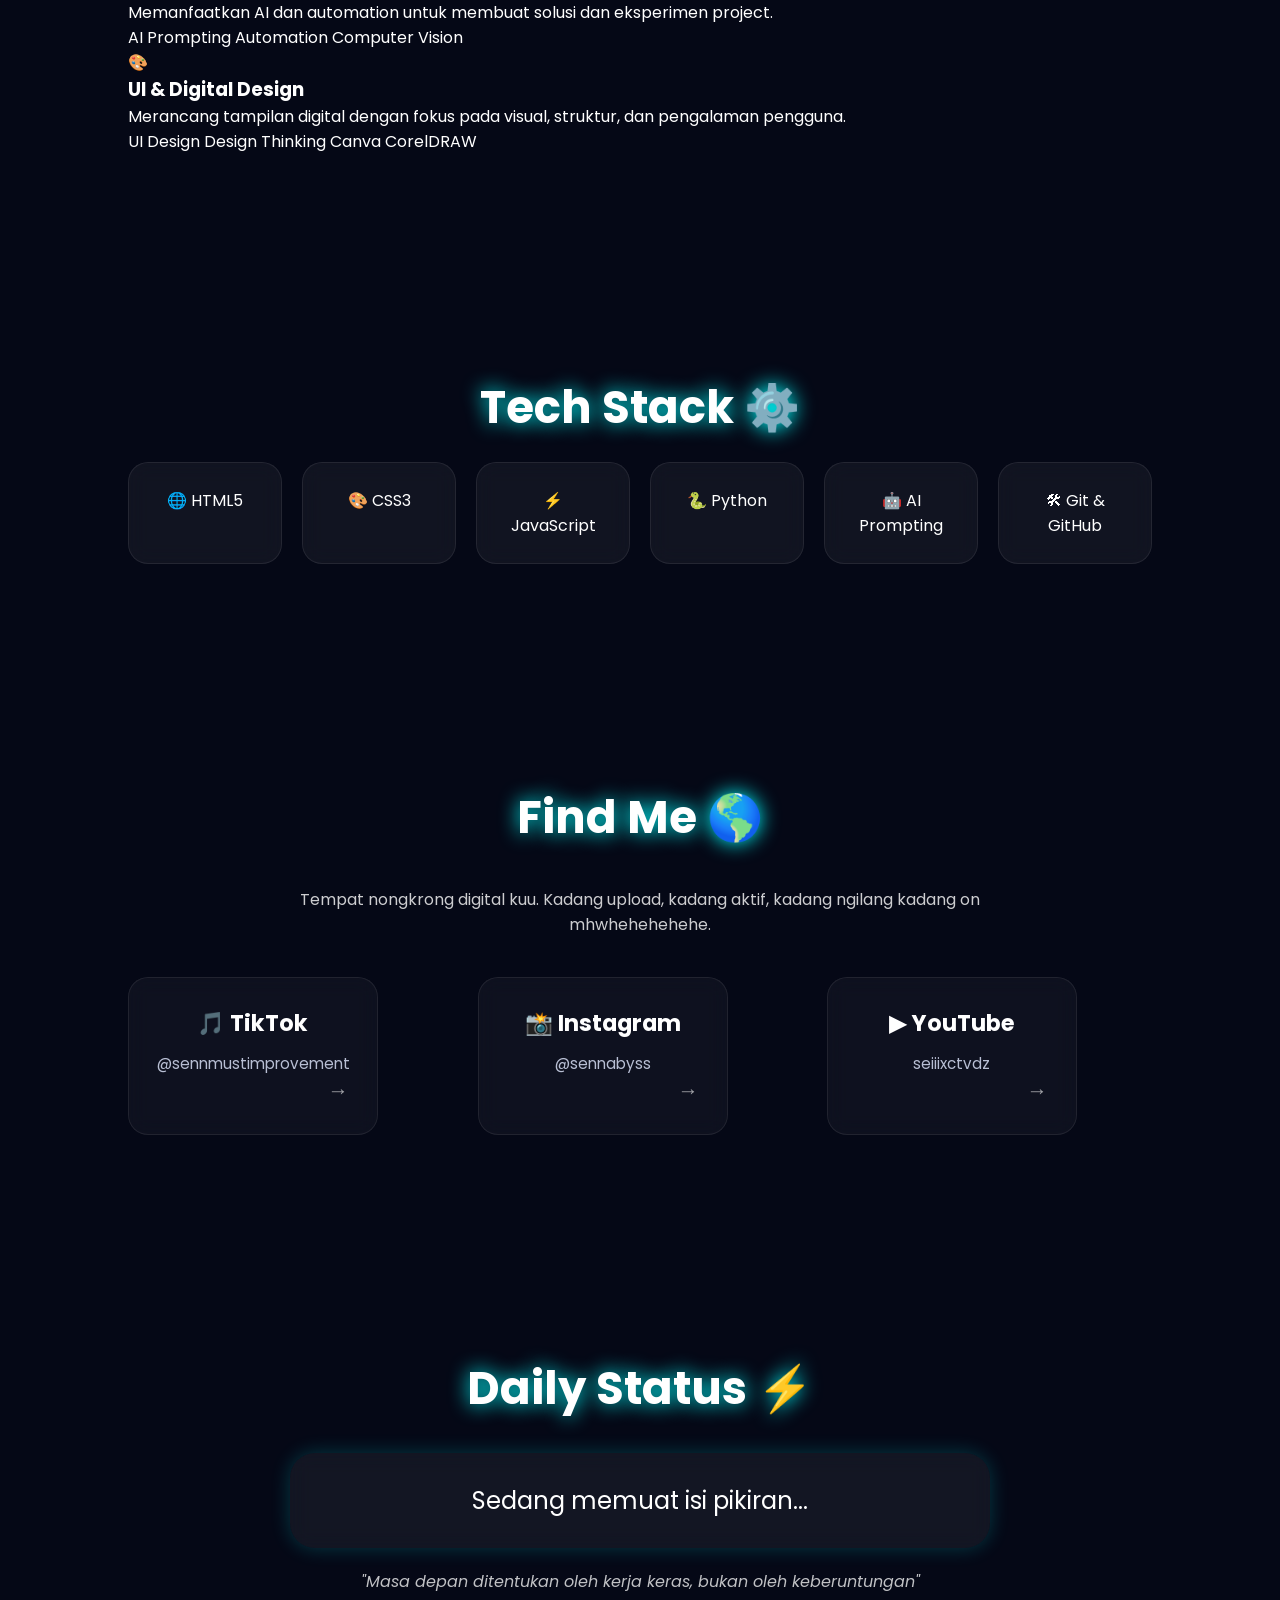
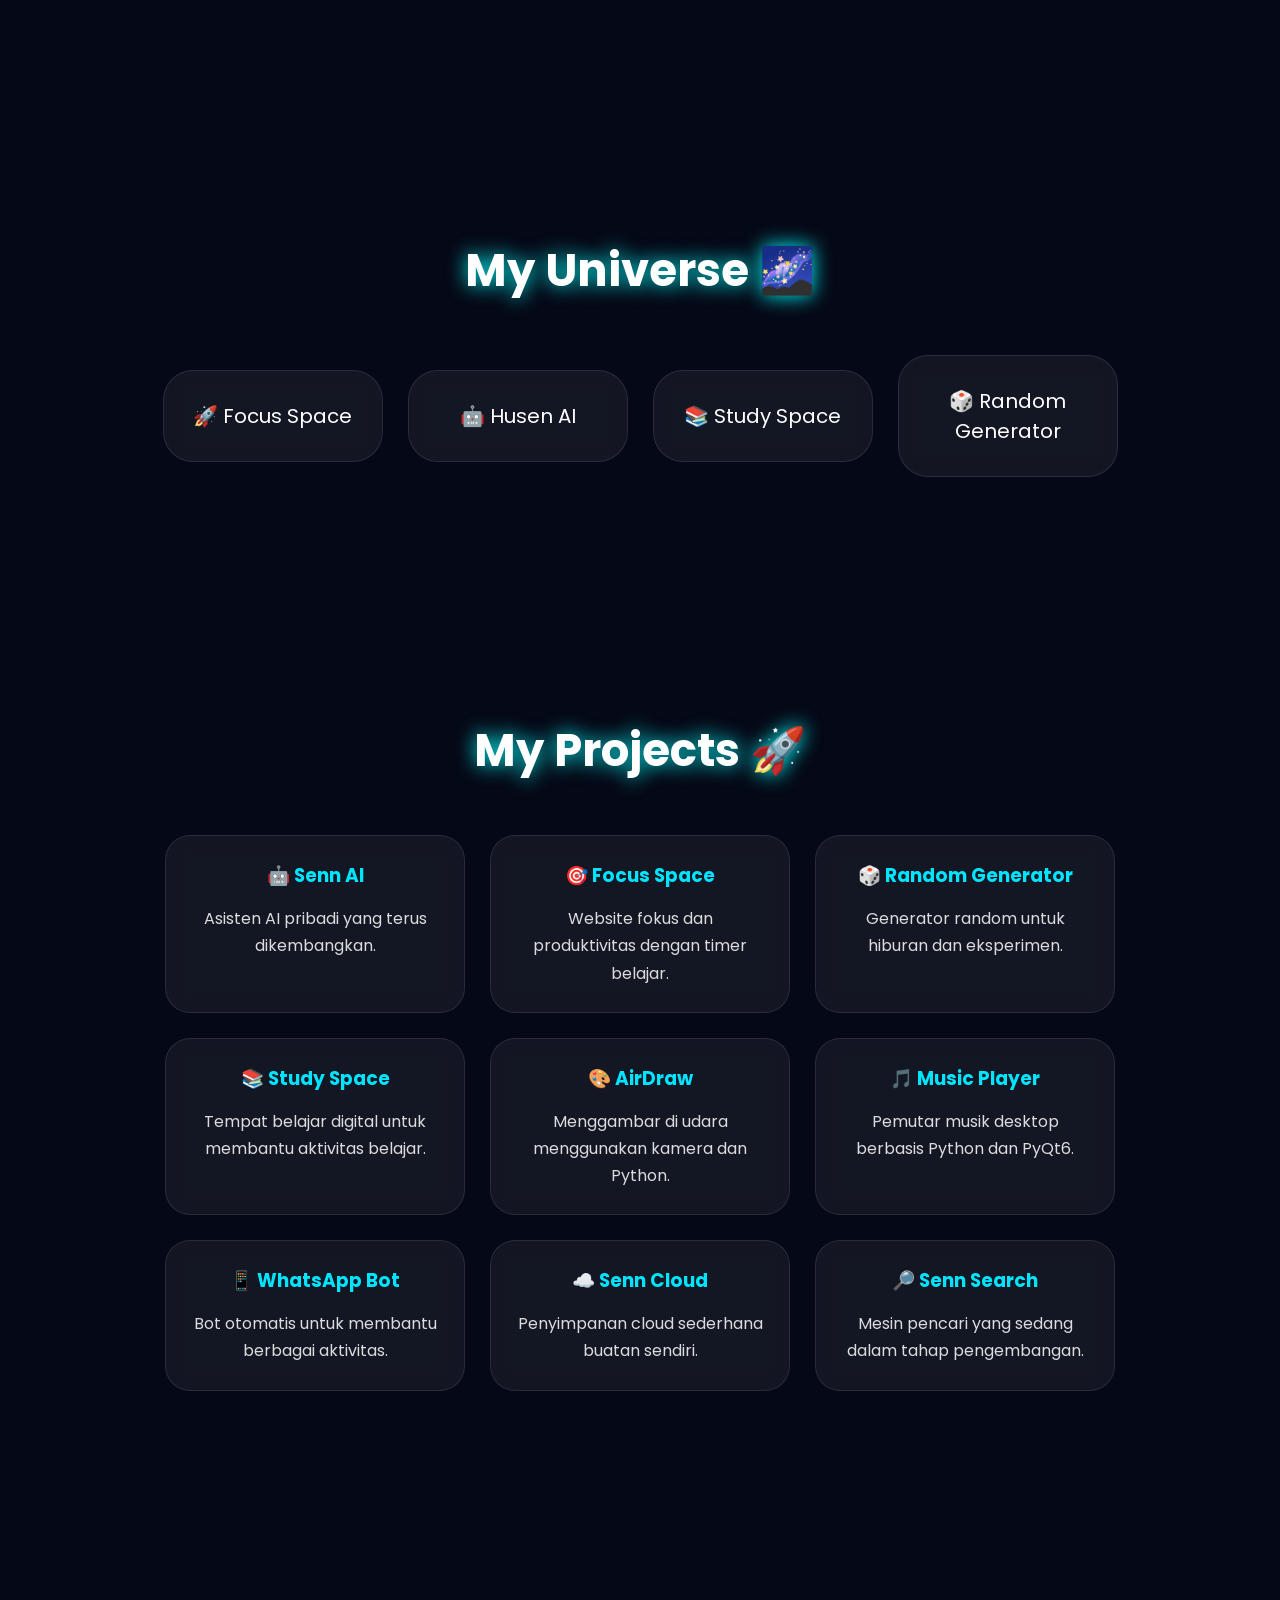
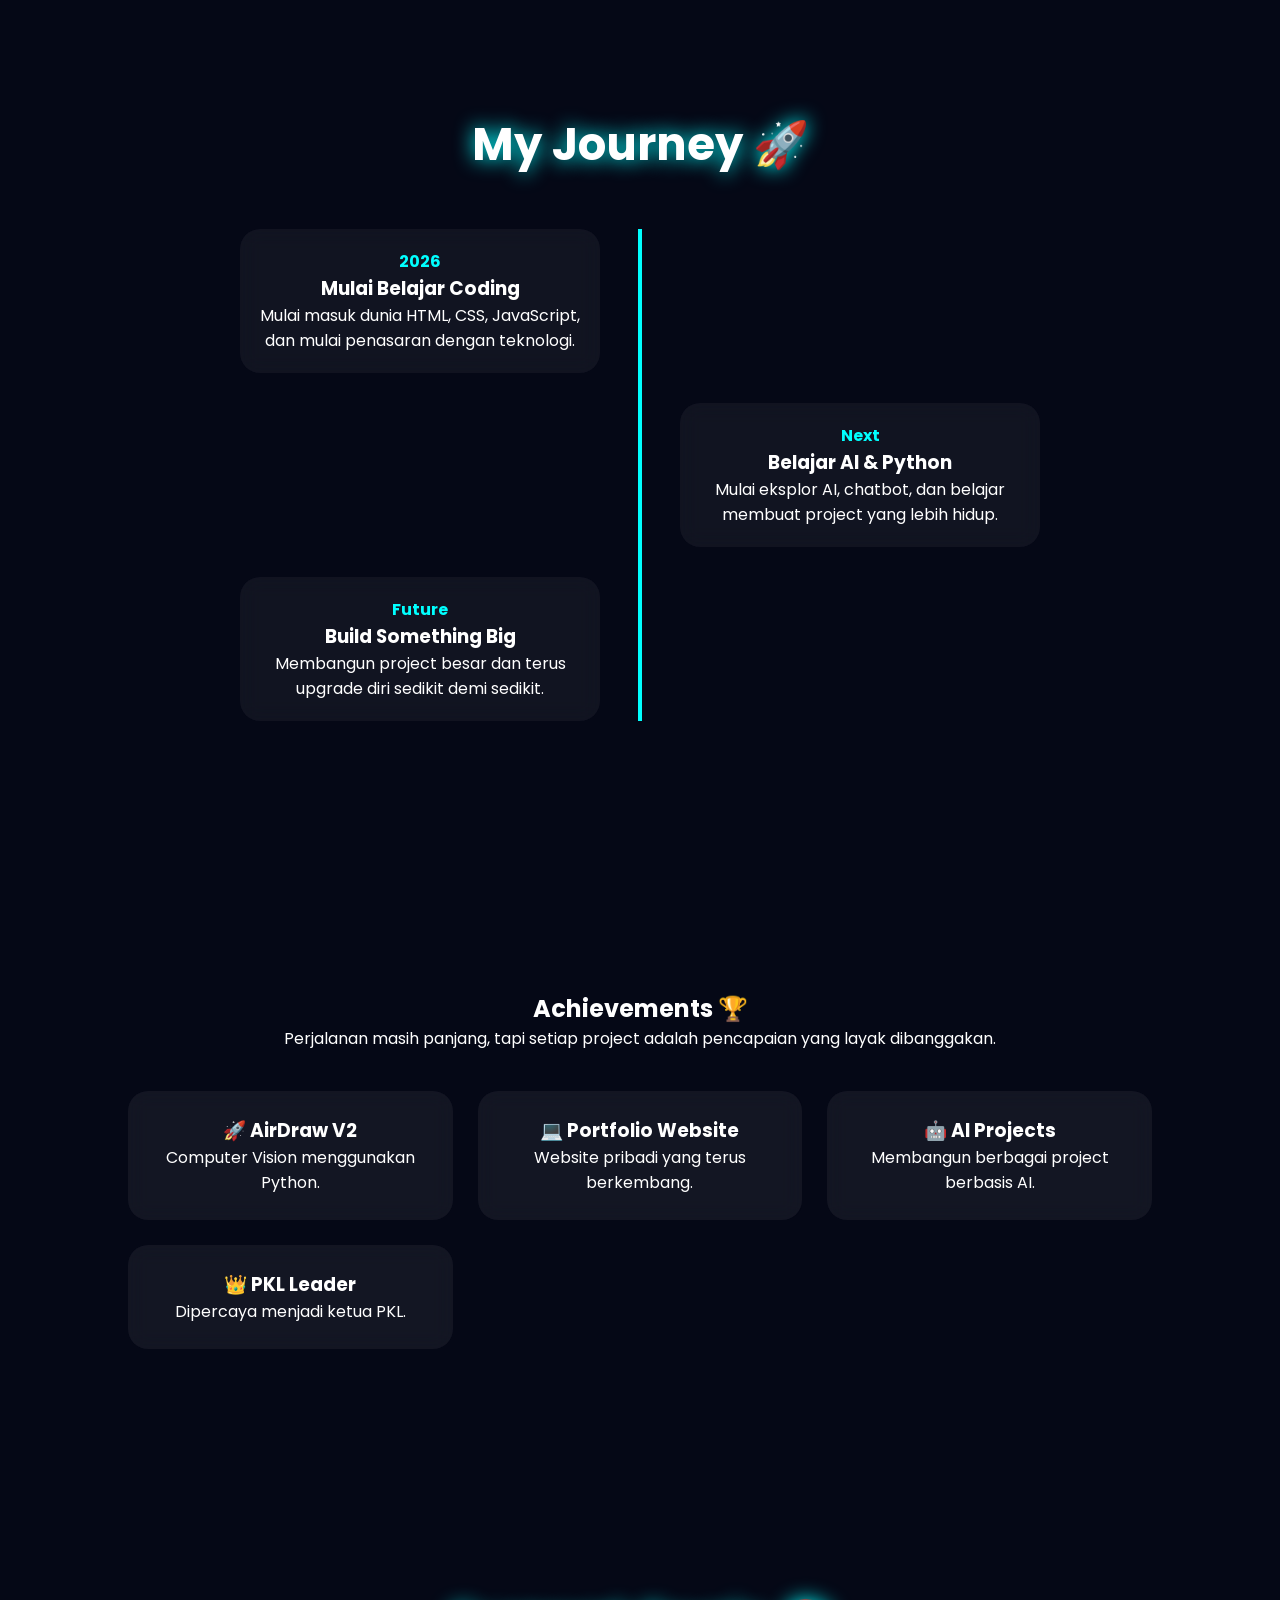
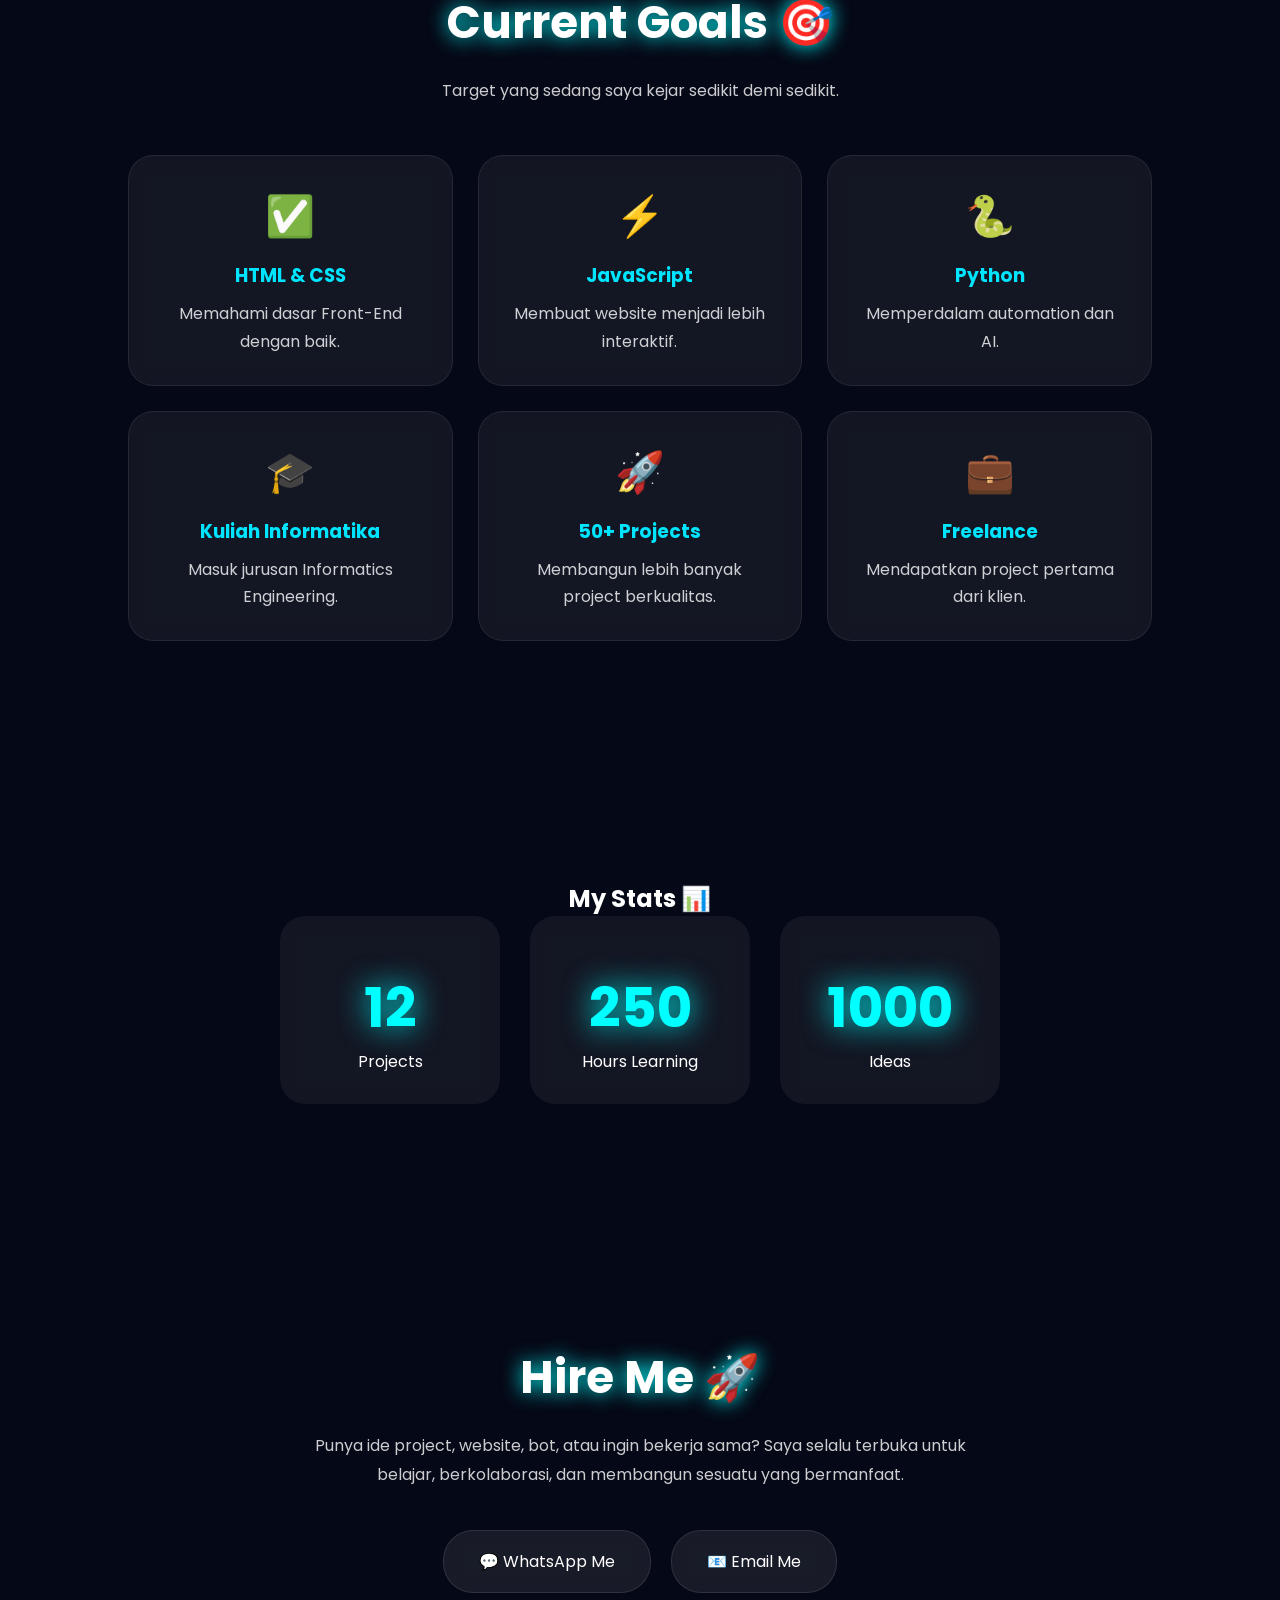
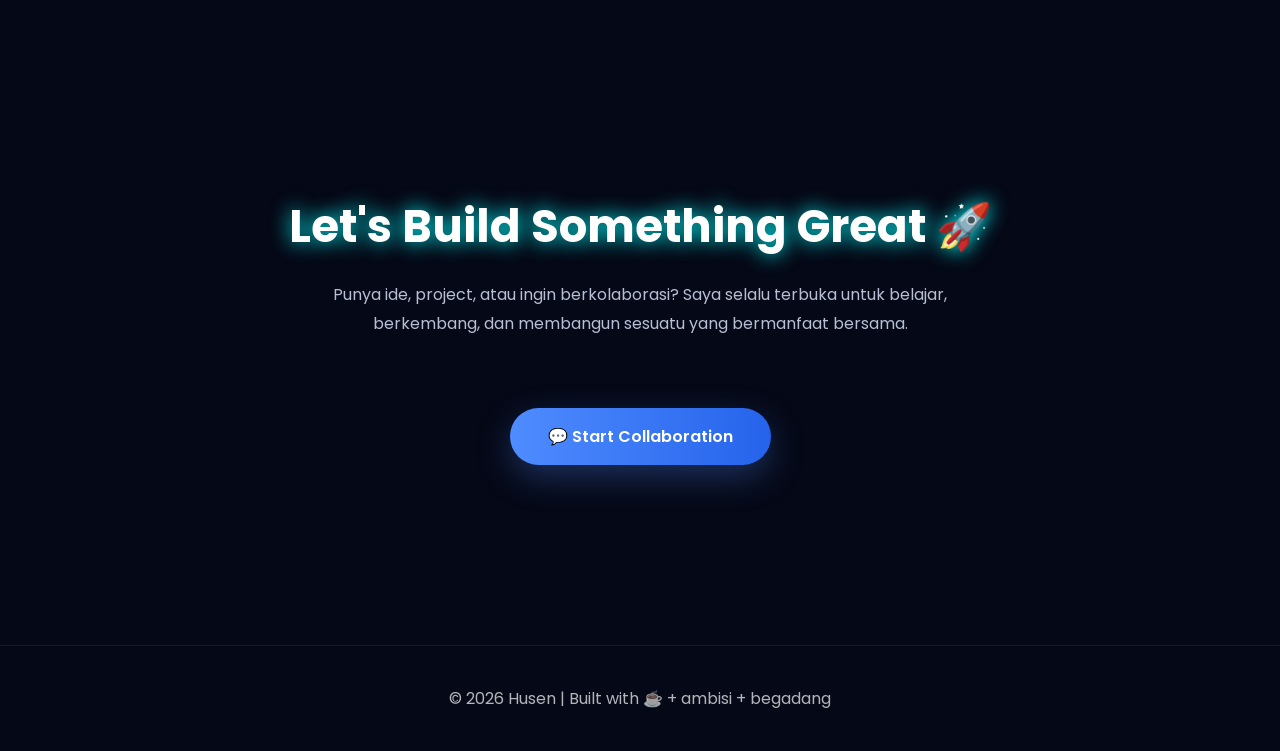
==== commit c08dfa4e: "Update index.html" ====
--- a/index.html
+++ b/index.html
@@ -267,93 +267,85 @@
 
 <section id="skills" class="hidden">
 
-<h2>Skill & Progress ⚡</h2>
-
-<div class="skill">
-<p>HTML</p>
-
-<div class="bar">
-<div class="fill html">42%</div>
-</div>
-
-</div>
-
-
-<div class="skill">
-<p>CSS</p>
-
-<div class="bar">
-<div class="fill css">66%</div>
-</div>
-
-</div>
-
-<div class="skill">
-
-<p>Python 🐍</p>
-
-<div class="bar">
-<div class="fill python">45%</div>
-</div>
-
-</div>
-
-
-<div class="skill">
-
-<p>AI & Prompting 🤖</p>
-
-<div class="bar">
-<div class="fill ai">95%</div>
-</div>
-
-</div>
-
-
-<div class="skill">
-
-<p>UI / Design Thinking 🎨</p>
-
-<div class="bar">
-<div class="fill ui">78%</div>
-</div>
-
-</div>
-
-
-<div class="skill">
-
-<p>Problem Solving 🧠</p>
-
-<div class="bar">
-<div class="fill problem">88%</div>
-</div>
-
-</div>
-
-
-<div class="skill">
-
-<p>Belajar Hal Baru 🚀</p>
-
-<div class="bar">
-<div class="fill belajar">100%</div>
-</div>
-
-</div>
-
-
-<div class="skill">
-
-<p>Overthinking Masa Depan ☕</p>
-
-<div class="bar">
-<div class="fill over">100%</div>
-</div>
-
-</div>
-
-</section>
+<h2>Developer Capabilities ⚡</h2>
+
+<p class="skills-intro">
+Kemampuan yang terus dikembangkan melalui proses belajar,
+eksperimen, dan membangun berbagai project digital.
+</p>
+
+<div class="capabilities-grid">
+
+    <div class="capability-card">
+        <div class="capability-icon">🌐</div>
+        <h3>Web Development</h3>
+        <p>
+            Membangun website dengan tampilan modern, responsif,
+            dan interaktif.
+        </p>
+
+        <div class="capability-tags">
+            <span>HTML</span>
+            <span>CSS</span>
+            <span>JavaScript</span>
+            <span>Responsive</span>
+        </div>
+    </div>
+
+
+    <div class="capability-card">
+        <div class="capability-icon">⚙️</div>
+        <h3>Programming</h3>
+        <p>
+            Mengembangkan logika program dan membangun berbagai
+            project menggunakan teknologi yang terus dipelajari.
+        </p>
+
+        <div class="capability-tags">
+            <span>Python</span>
+            <span>Node.js</span>
+            <span>Logic</span>
+            <span>Problem Solving</span>
+        </div>
+    </div>
+
+
+    <div class="capability-card">
+        <div class="capability-icon">🤖</div>
+        <h3>AI & Automation</h3>
+        <p>
+            Memanfaatkan AI dan automation untuk membuat solusi
+            dan eksperimen project.
+        </p>
+
+        <div class="capability-tags">
+            <span>AI Prompting</span>
+            <span>Automation</span>
+            <span>Computer Vision</span>
+        </div>
+    </div>
+
+
+    <div class="capability-card">
+        <div class="capability-icon">🎨</div>
+        <h3>UI & Digital Design</h3>
+        <p>
+            Merancang tampilan digital dengan fokus pada visual,
+            struktur, dan pengalaman pengguna.
+        </p>
+
+        <div class="capability-tags">
+            <span>UI Design</span>
+            <span>Design Thinking</span>
+            <span>Canva</span>
+            <span>CorelDRAW</span>
+        </div>
+    </div>
+
+</div>
+
+</section>
+  
 <section id="tech" class="hidden">
 
 <h2>Tech Stack ⚙️</h2>
--- a/style.css
+++ b/style.css
@@ -2434,3 +2434,63 @@
 opacity:.8;
 line-height:1.7;
 }
+.expertise-grid {
+    max-width: 1000px;
+    margin: 50px auto 0;
+    display: grid;
+    grid-template-columns: repeat(3, 1fr);
+    gap: 20px;
+}
+
+.expertise-card {
+    background: rgba(255, 255, 255, 0.05);
+    border: 1px solid rgba(255, 255, 255, 0.1);
+    border-radius: 20px;
+    padding: 28px;
+    text-align: left;
+    transition: 0.3s;
+}
+
+.expertise-card:hover {
+    transform: translateY(-8px);
+    border-color: rgba(100, 200, 255, 0.4);
+}
+
+.expertise-icon {
+    font-size: 32px;
+    margin-bottom: 15px;
+}
+
+.expertise-card h3 {
+    margin-bottom: 12px;
+}
+
+.expertise-card p {
+    font-size: 14px;
+    line-height: 1.6;
+    opacity: 0.8;
+    margin-bottom: 18px;
+}
+
+.expertise-card span {
+    display: inline-block;
+    padding: 6px 10px;
+    margin: 4px 3px 0 0;
+    font-size: 12px;
+    border-radius: 8px;
+    background: rgba(100, 200, 255, 0.1);
+    color: #9fdcff;
+}
+
+@media (max-width: 850px) {
+    .expertise-grid {
+        grid-template-columns: repeat(2, 1fr);
+        padding: 0 20px;
+    }
+}
+
+@media (max-width: 550px) {
+    .expertise-grid {
+        grid-template-columns: 1fr;
+    }
+}
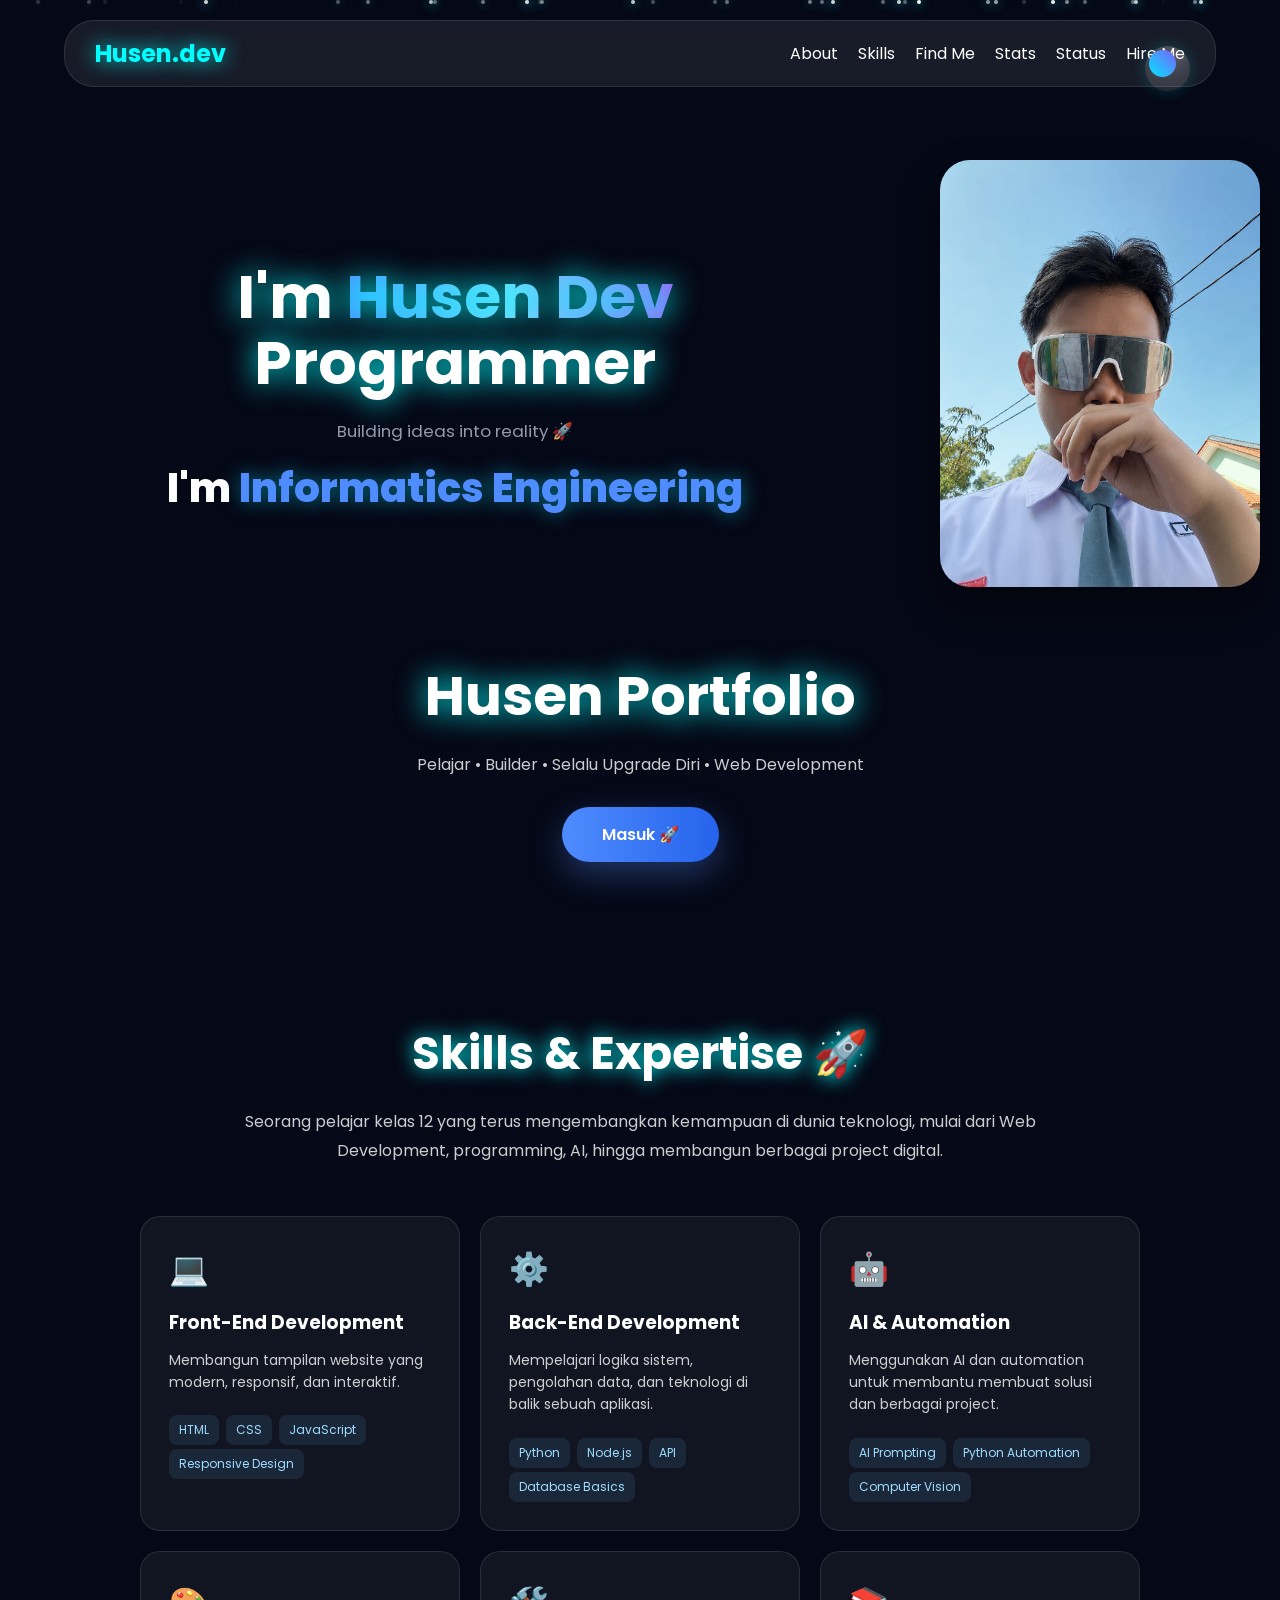
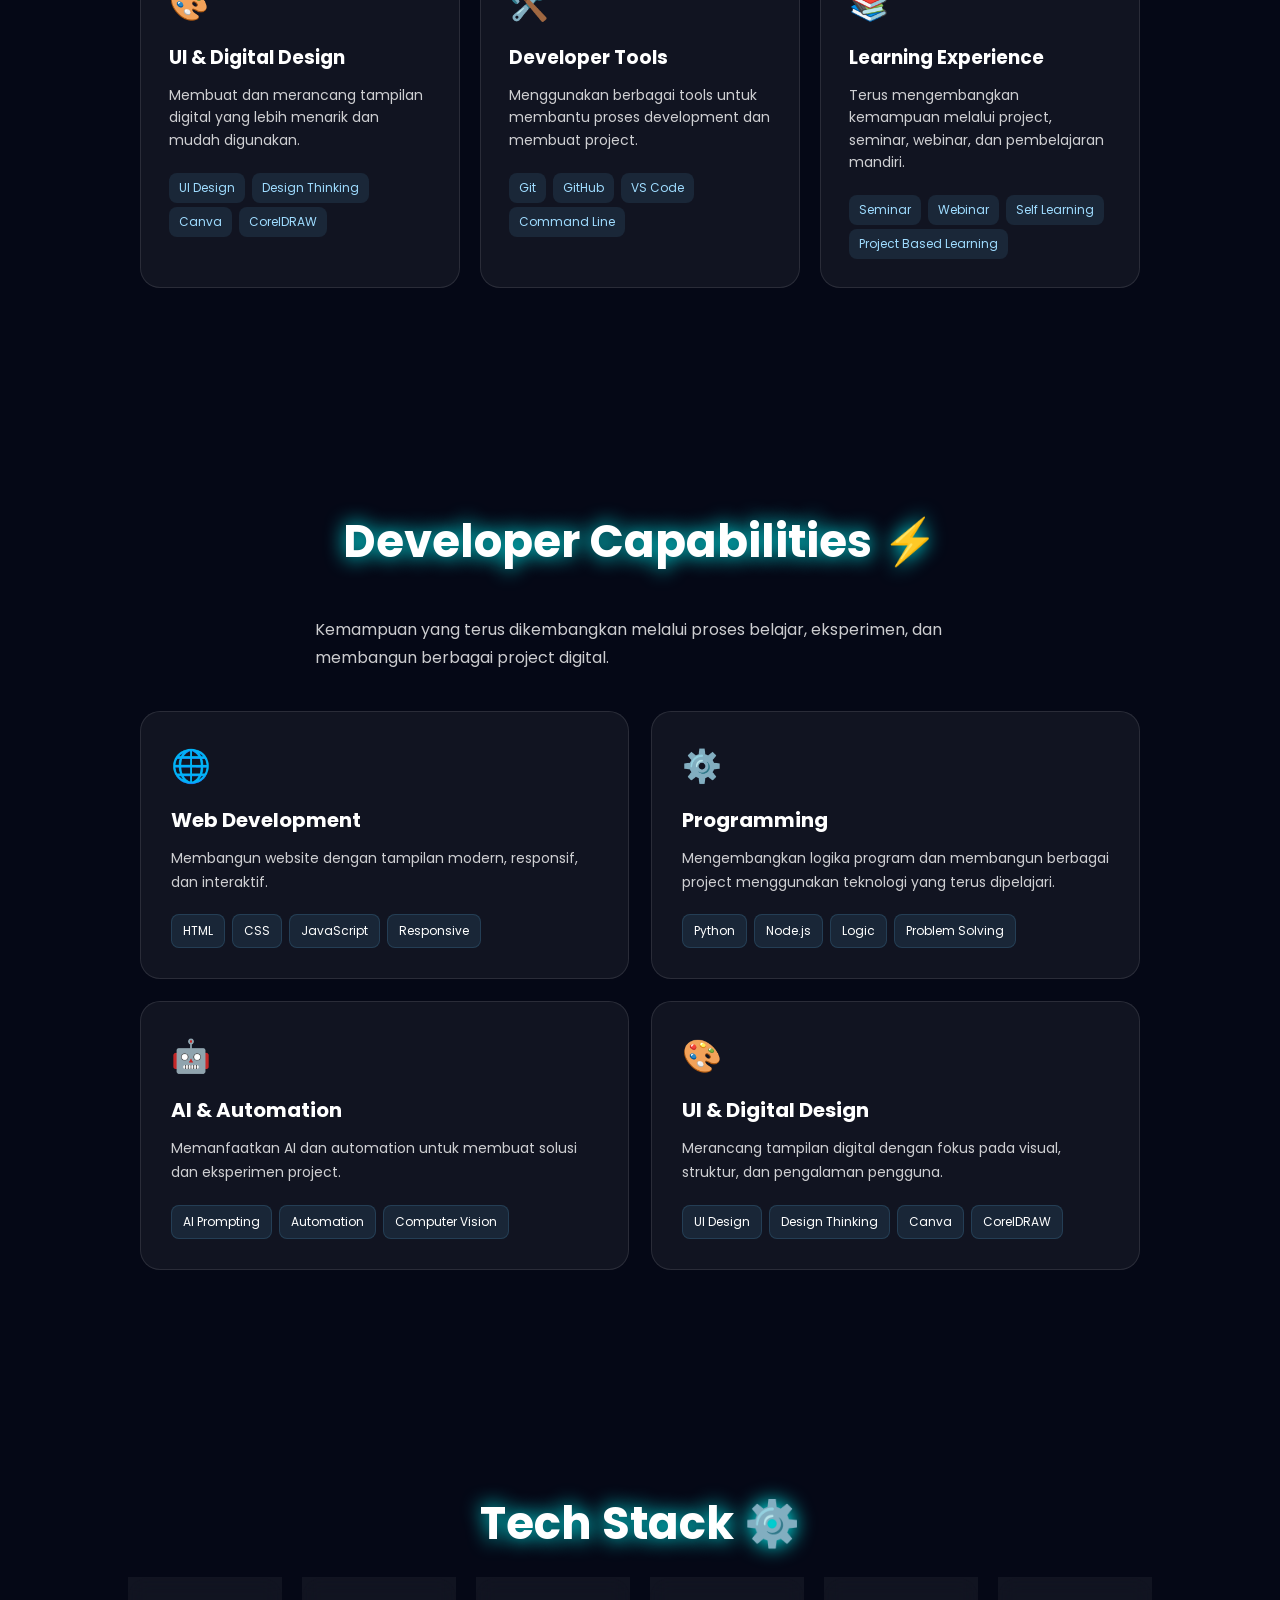
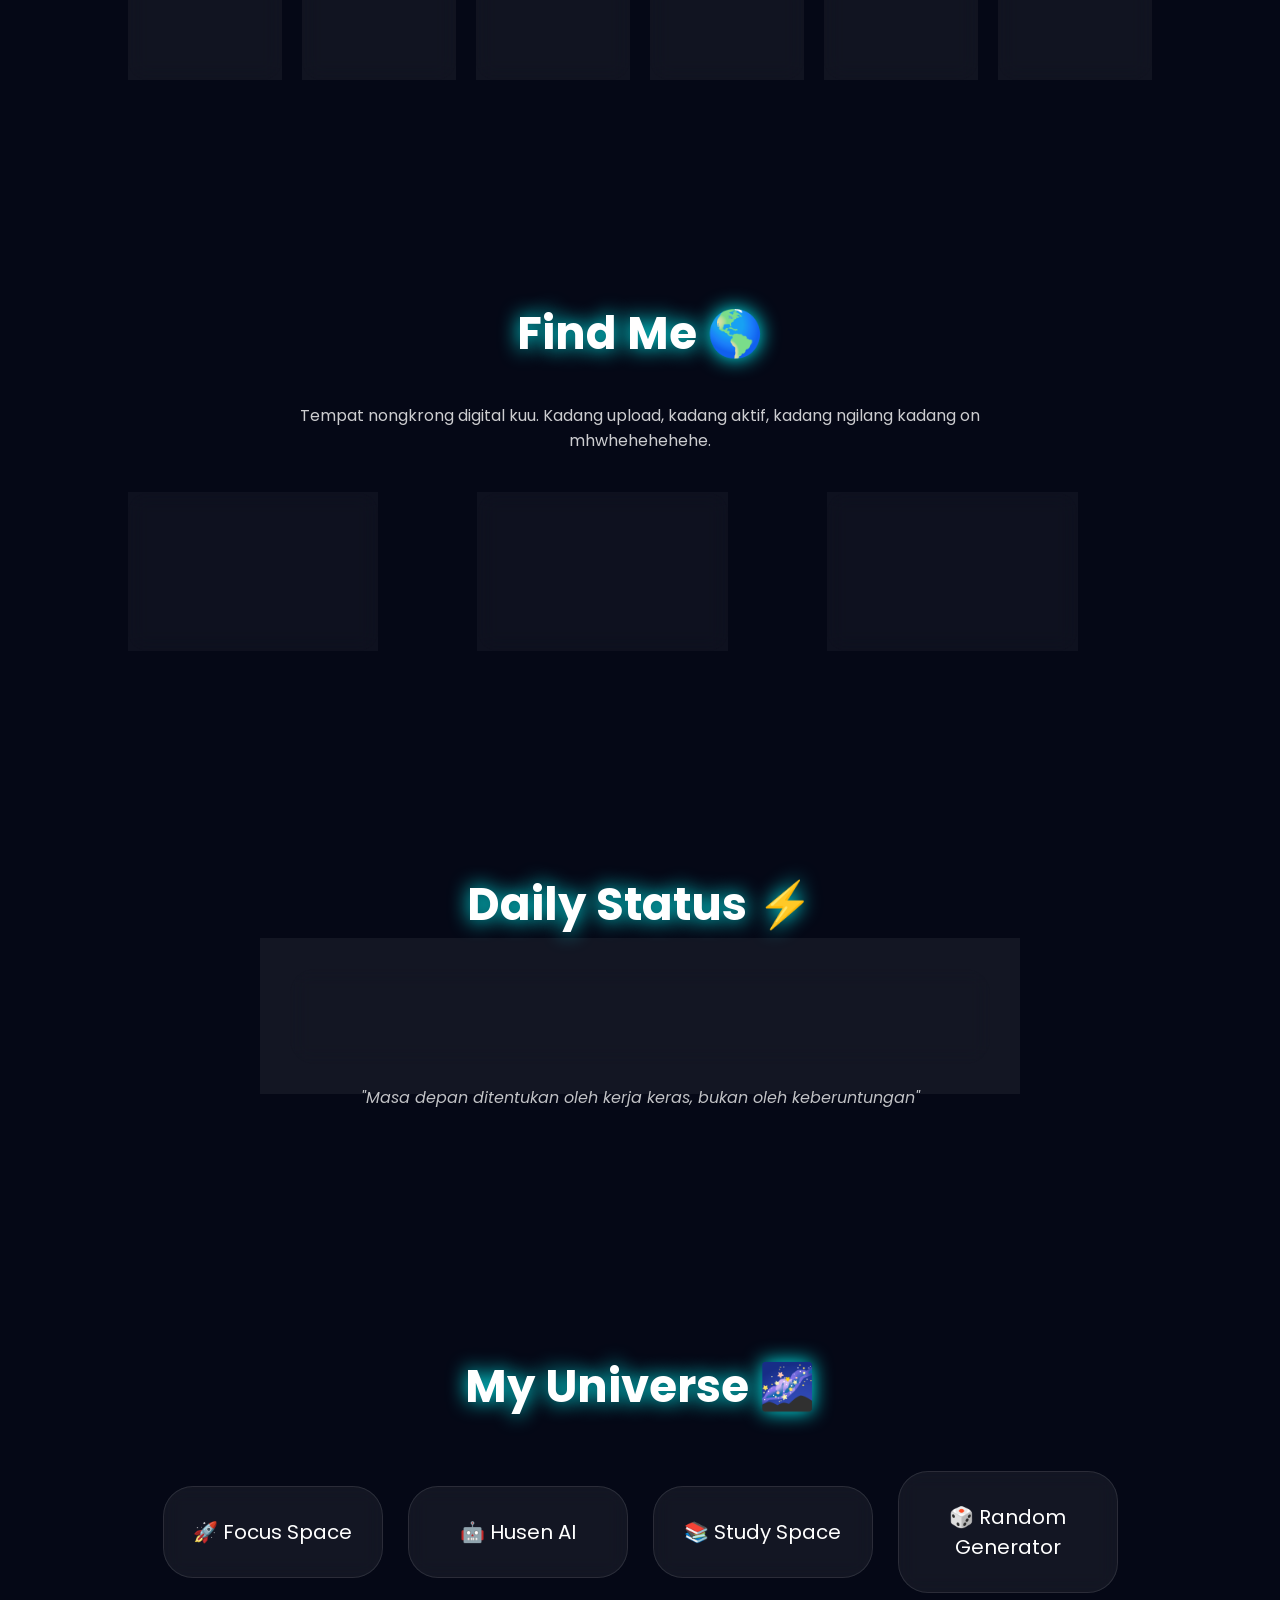
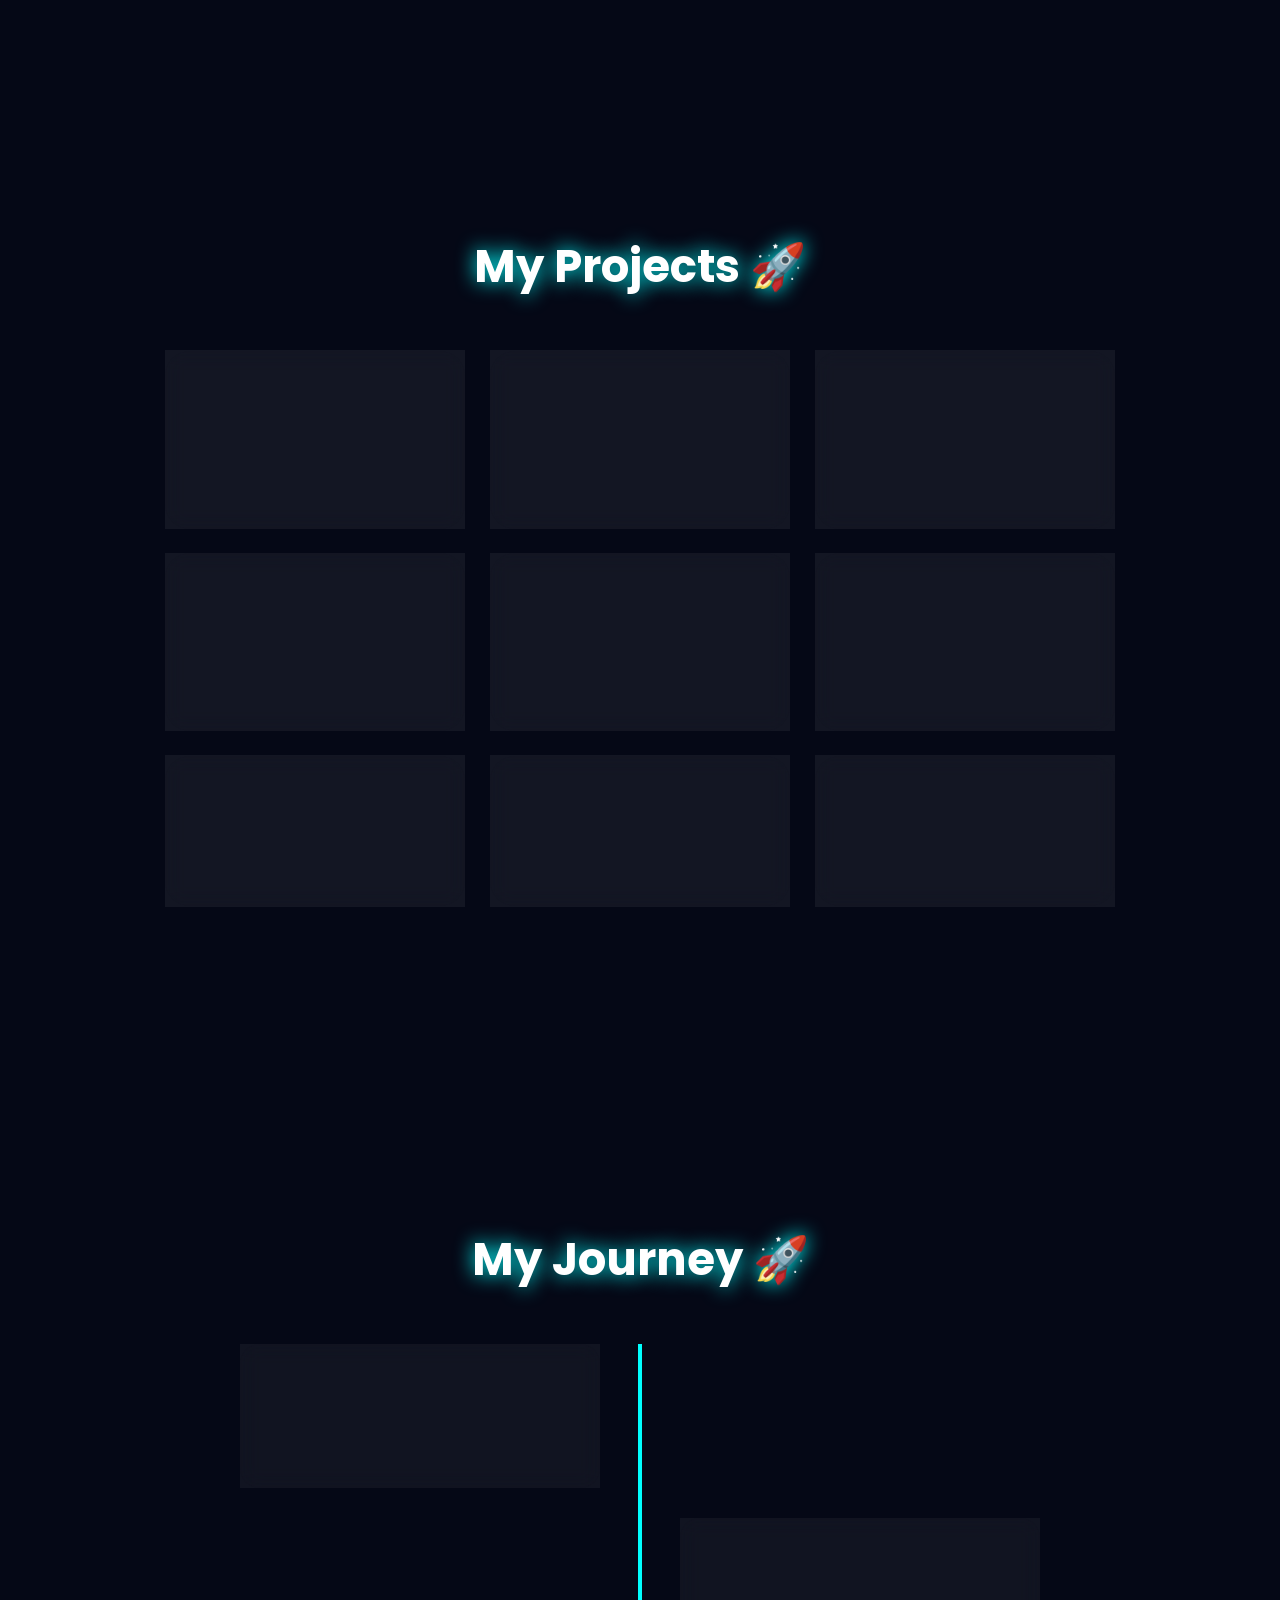
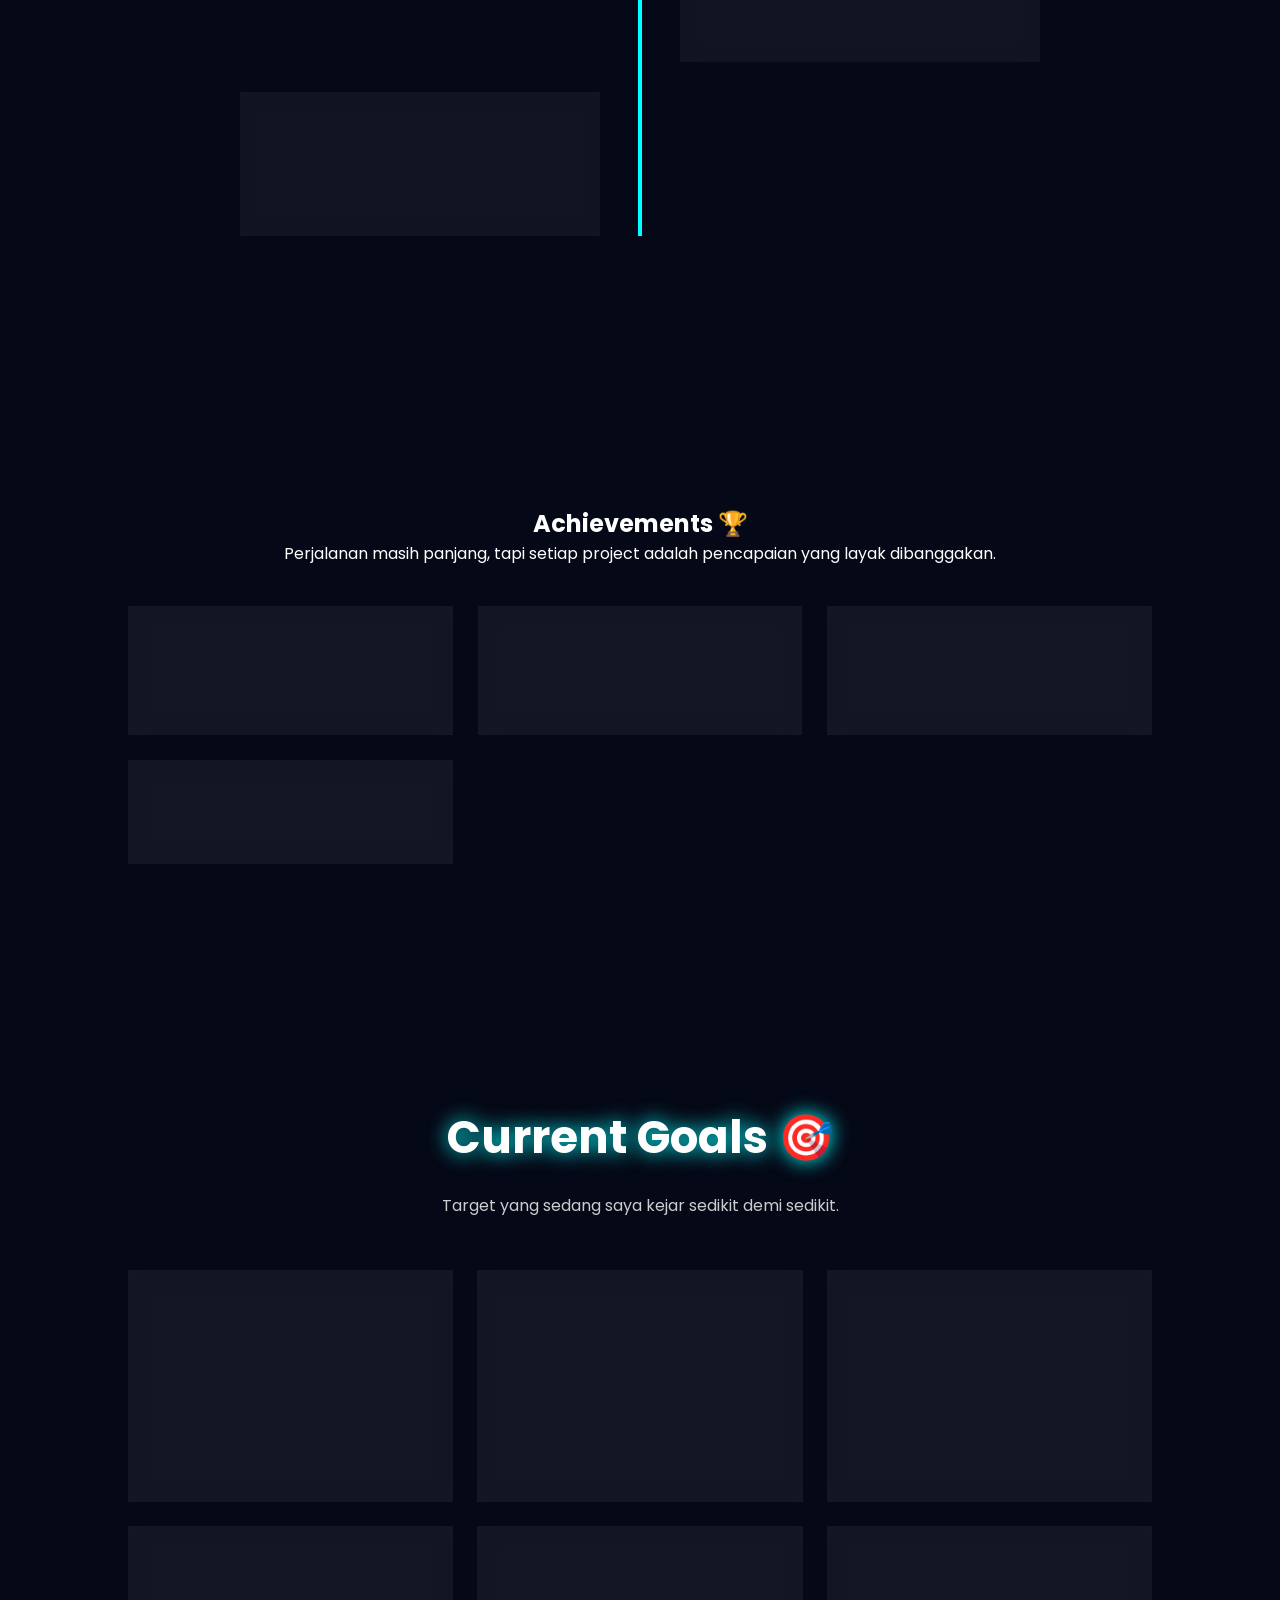
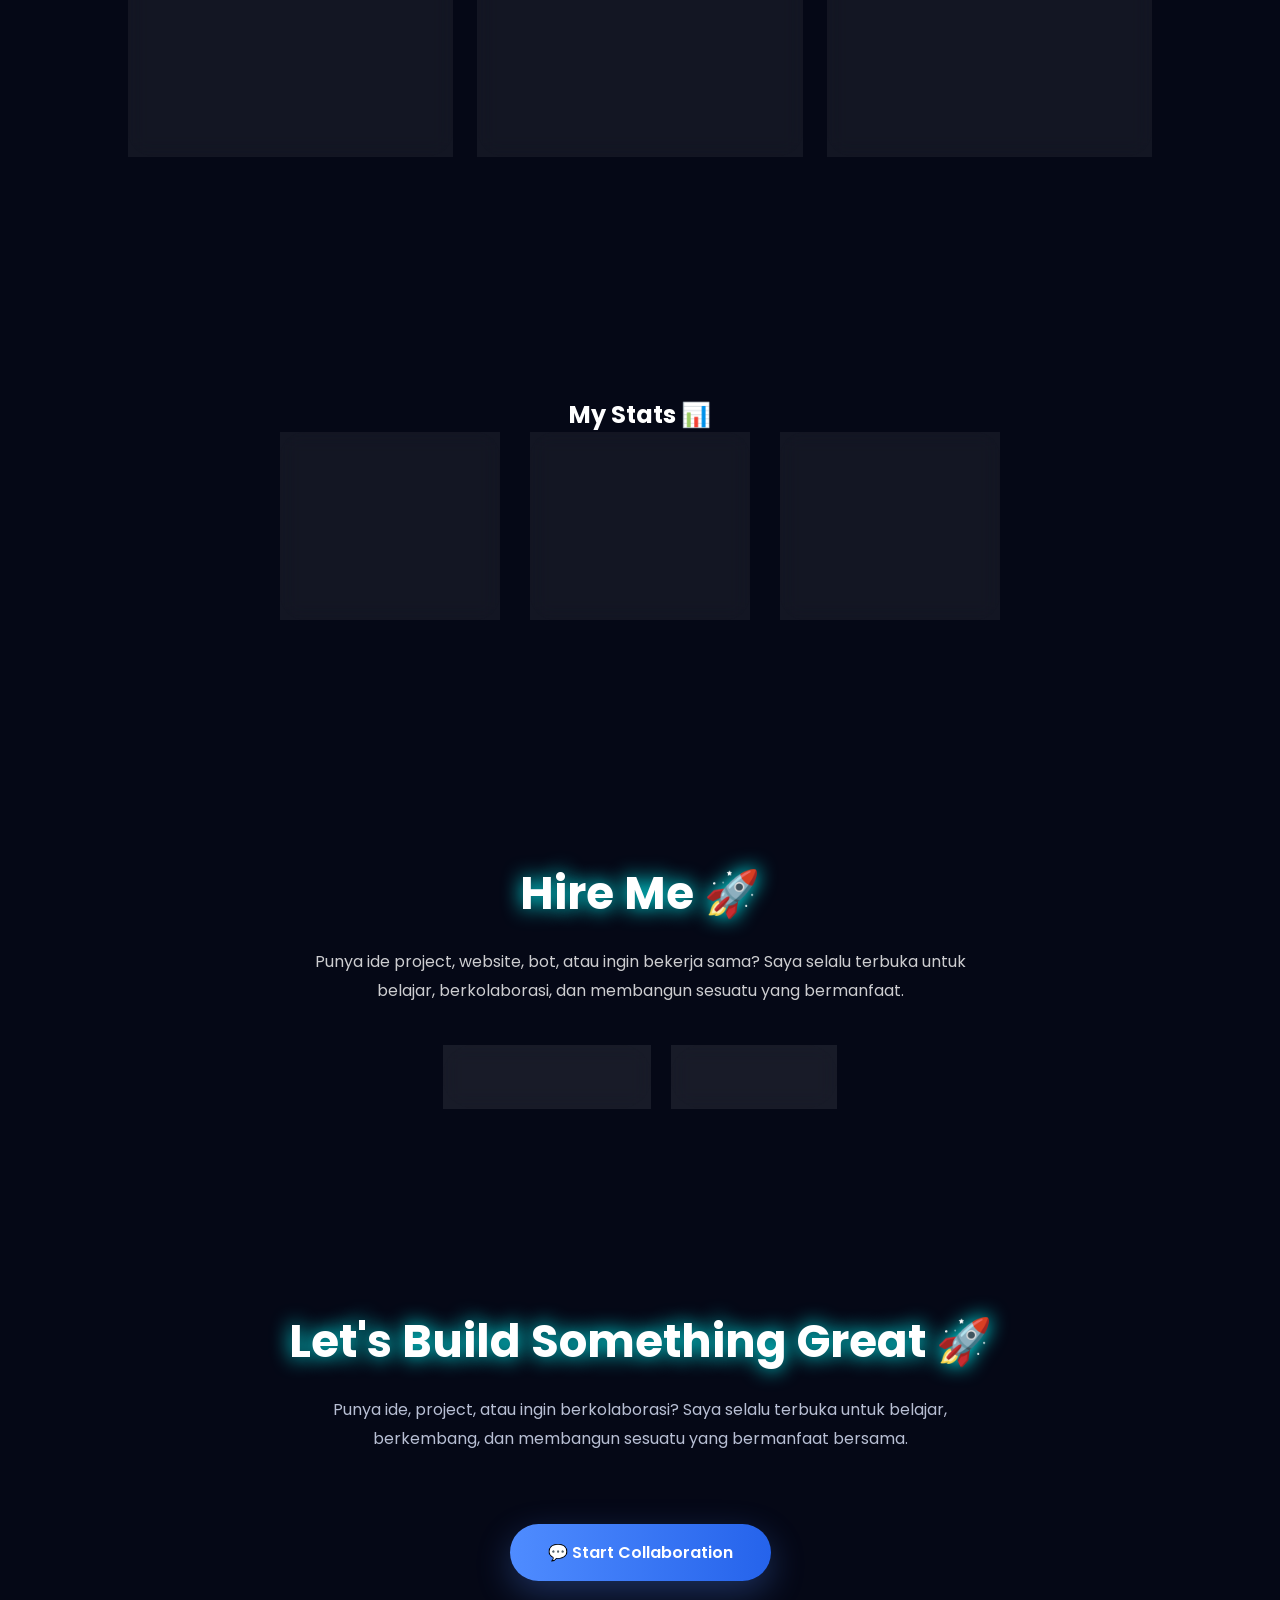
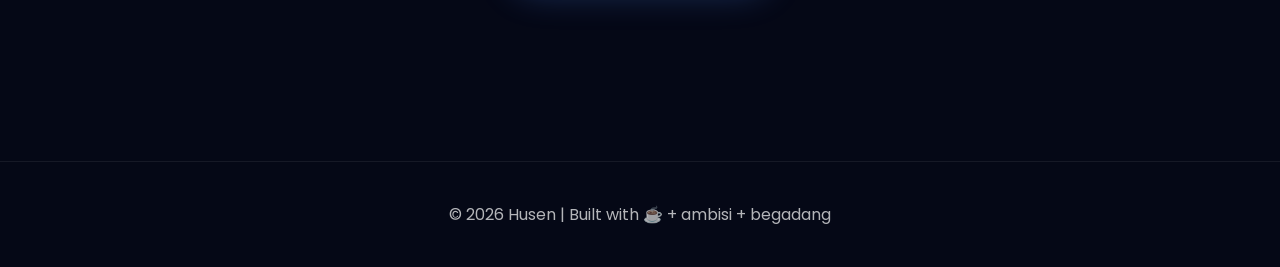
==== commit d74ab52a: "Update index.html" ====
--- a/index.html
+++ b/index.html
@@ -109,46 +109,6 @@
 </a>
 
 </header>
-
-<section id="ikeHero" class="hidden">
-
-<div class="ikeContainer">
-
-<div class="ikeImage">
-<img src="ike.jpeg" alt="Ike Hernanda">
-</div>
-
-<div class="ikeText">
-
-<h3>🤍 A Special Part Of My Journey</h3>
-
-<h2>Ike Hernanda</h2>
-
-<p>
-
-Di antara semua project,
-semua ide,
-dan semua mimpi yang sedang saya bangun,
-
-ada satu nama yang ingin saya simpan di halaman ini.
-
-Karena beberapa orang bukan bagian dari project yang kita buat,
-melainkan bagian dari alasan kenapa kita terus melangkah.
-
-Terima kasih sudah hadir,
-menjadi tempat bercerita,
-teman dalam banyak cerita,
-dan seseorang yang memberi warna dalam perjalanan ini.
-
-🤍
-
-</p>
-
-</div>
-
-</div>
-
-</section>
 
 <section id="about" class="hidden">
 
--- a/style.css
+++ b/style.css
@@ -2494,3 +2494,91 @@
         grid-template-columns: 1fr;
     }
 }
+/* Developer Capabilities */
+
+.skills-intro {
+    max-width: 650px;
+    margin: 15px auto 40px;
+    line-height: 1.7;
+    opacity: 0.8;
+}
+
+.capabilities-grid {
+    max-width: 1000px;
+    margin: auto;
+    display: grid;
+    grid-template-columns: repeat(2, 1fr);
+    gap: 22px;
+}
+
+.capability-card {
+    padding: 30px;
+    text-align: left;
+
+    background: rgba(255, 255, 255, 0.05);
+    border: 1px solid rgba(255, 255, 255, 0.1);
+
+    border-radius: 20px;
+
+    transition: 
+        transform 0.3s ease,
+        border-color 0.3s ease,
+        background 0.3s ease;
+}
+
+.capability-card:hover {
+    transform: translateY(-7px);
+    border-color: rgba(100, 200, 255, 0.5);
+    background: rgba(255, 255, 255, 0.08);
+}
+
+.capability-icon {
+    font-size: 32px;
+    margin-bottom: 15px;
+}
+
+.capability-card h3 {
+    font-size: 20px;
+    margin-bottom: 12px;
+}
+
+.capability-card p {
+    font-size: 14px;
+    line-height: 1.7;
+    opacity: 0.8;
+    margin-bottom: 20px;
+}
+
+.capability-tags {
+    display: flex;
+    flex-wrap: wrap;
+    gap: 7px;
+}
+
+.capability-tags span {
+    padding: 7px 11px;
+
+    font-size: 12px;
+
+    border-radius: 8px;
+
+    background: rgba(100, 200, 255, 0.1);
+
+    border: 1px solid rgba(100, 200, 255, 0.15);
+}
+
+
+/* Mobile */
+
+@media (max-width: 700px) {
+
+    .capabilities-grid {
+        grid-template-columns: 1fr;
+        padding: 0 20px;
+    }
+
+    .capability-card {
+        padding: 25px;
+    }
+
+}
